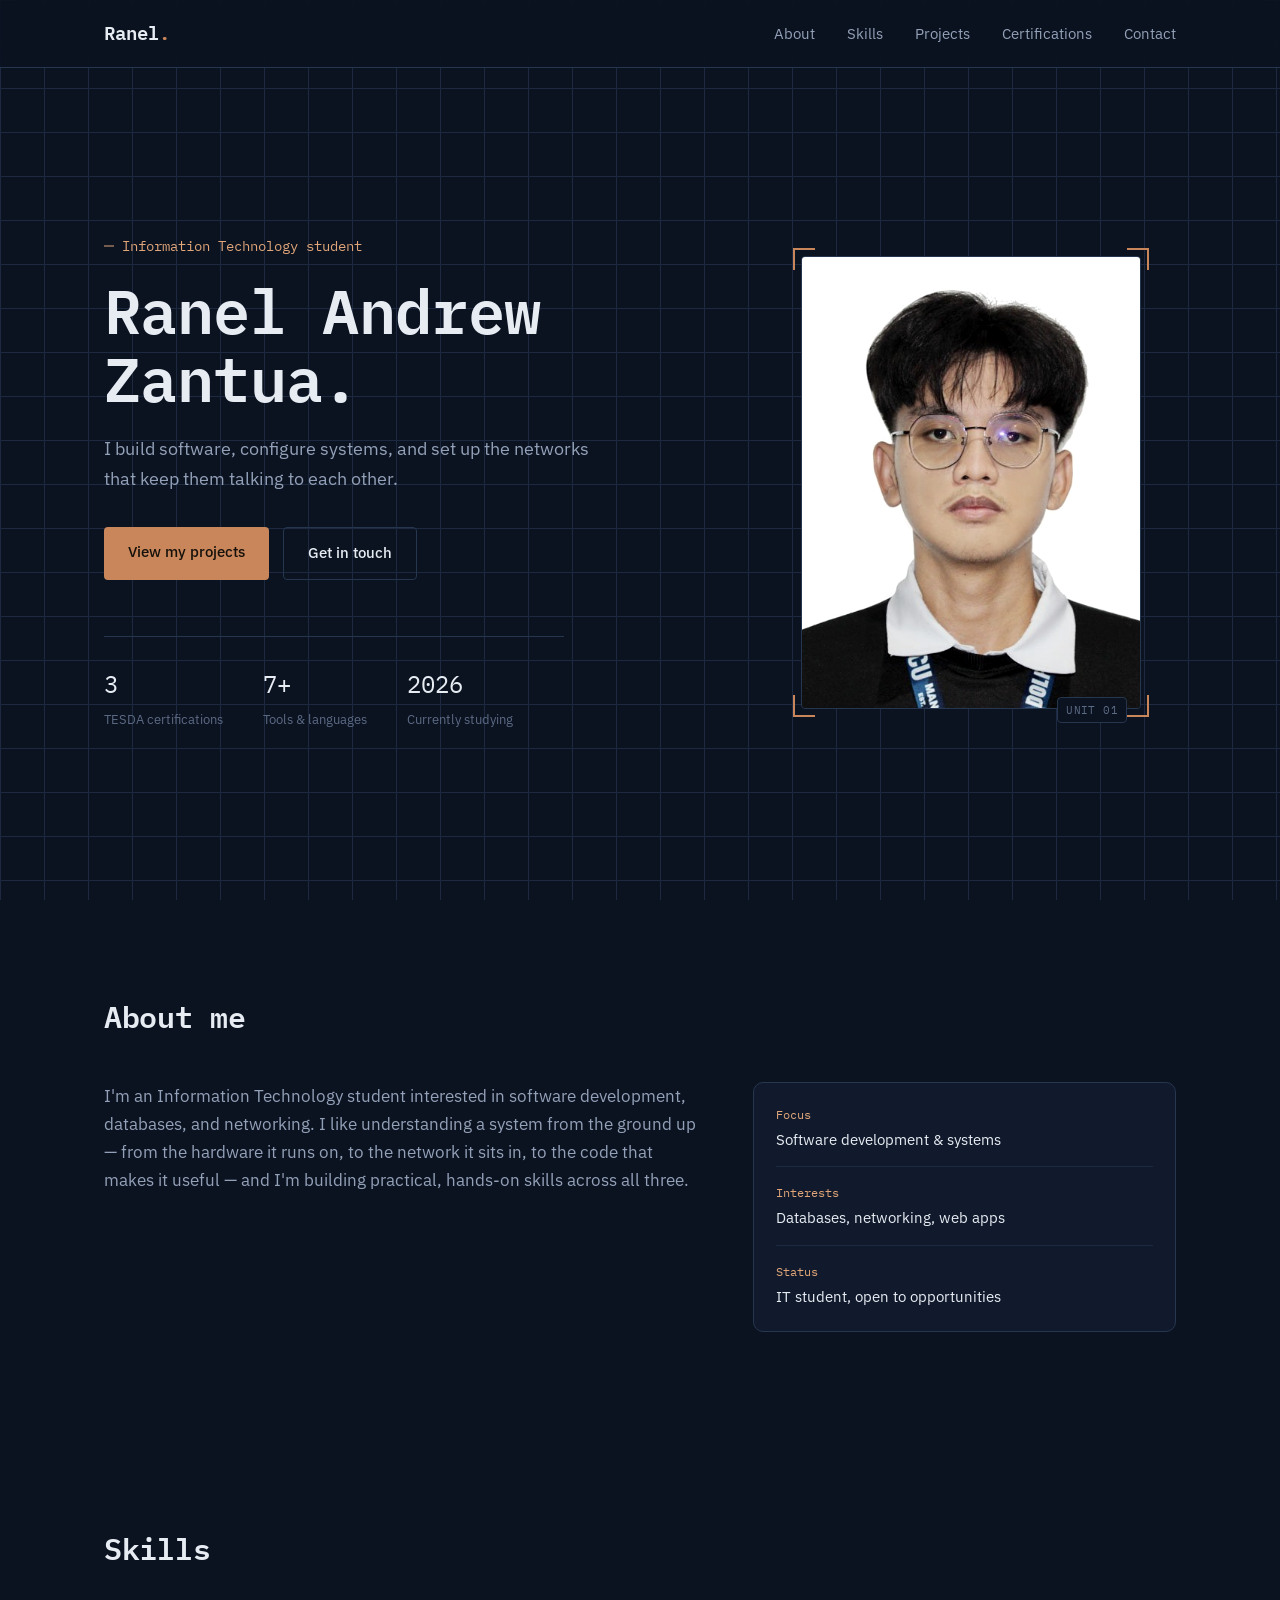
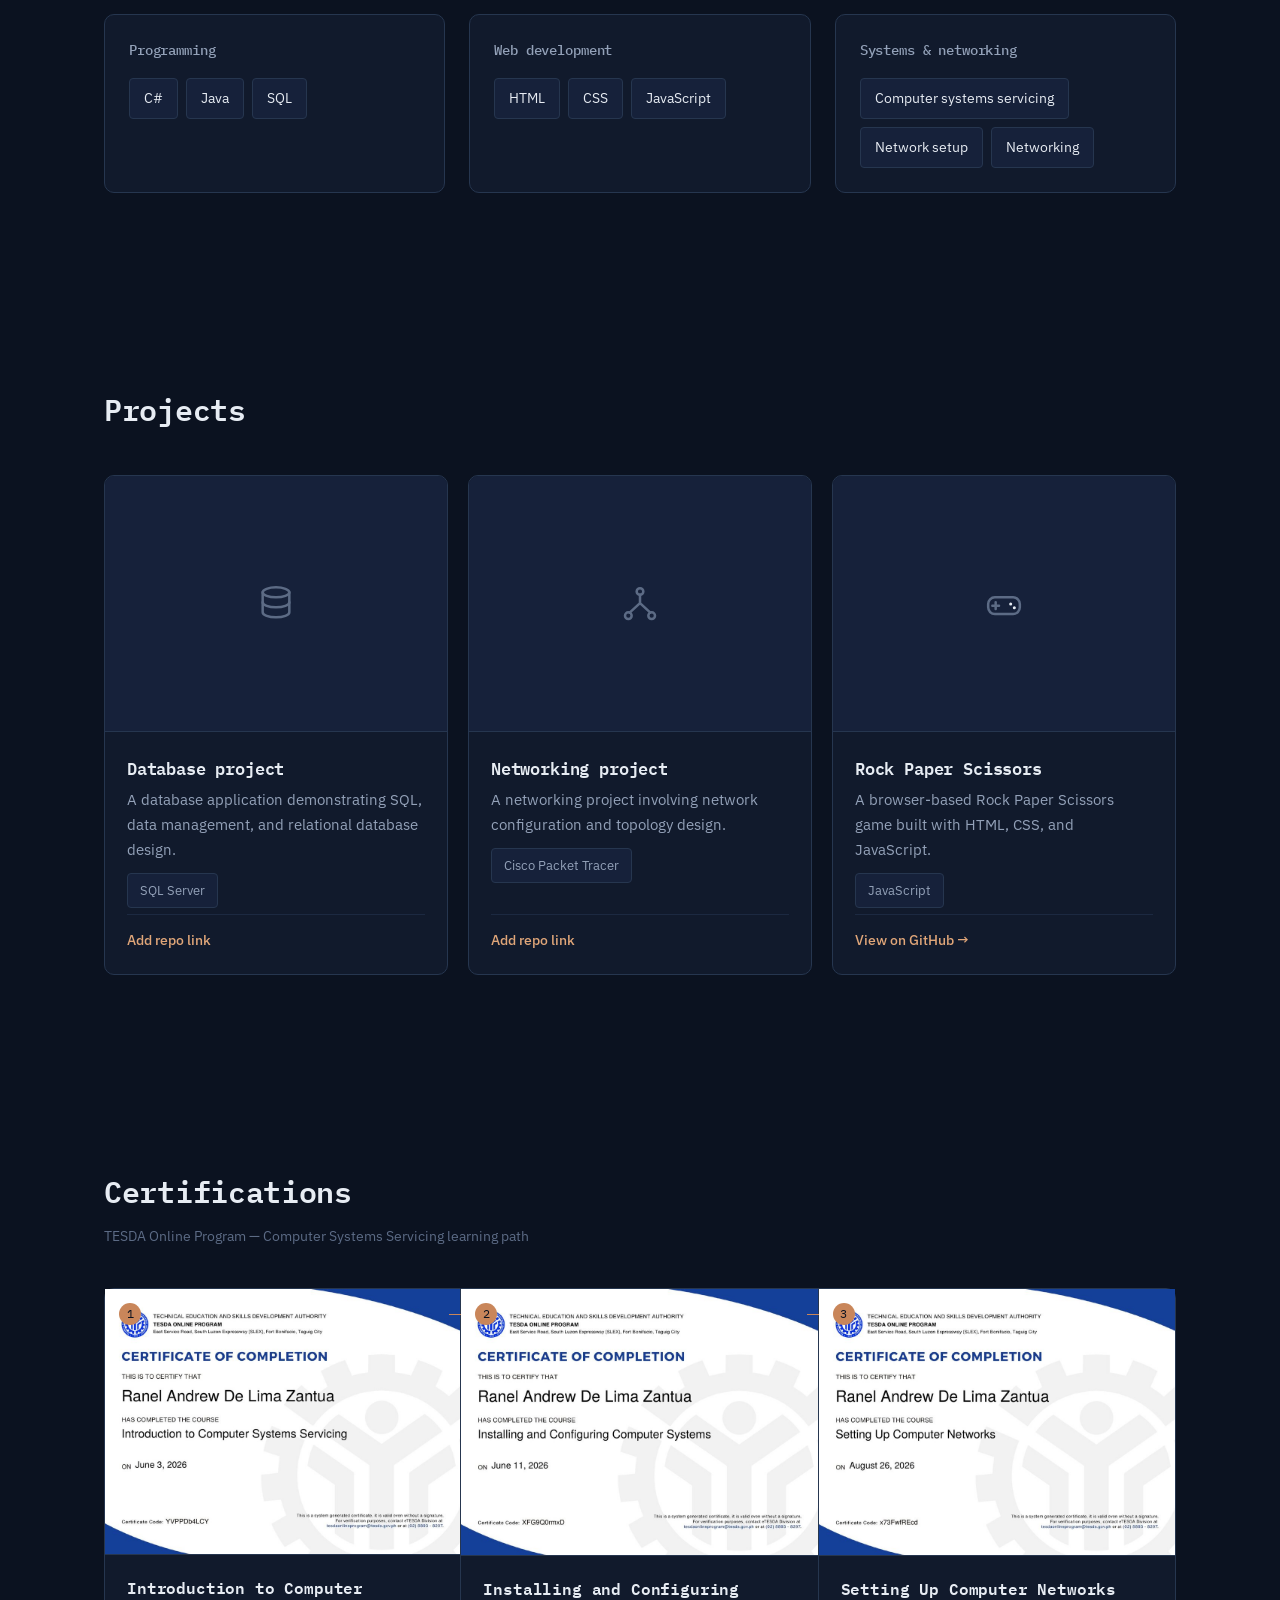
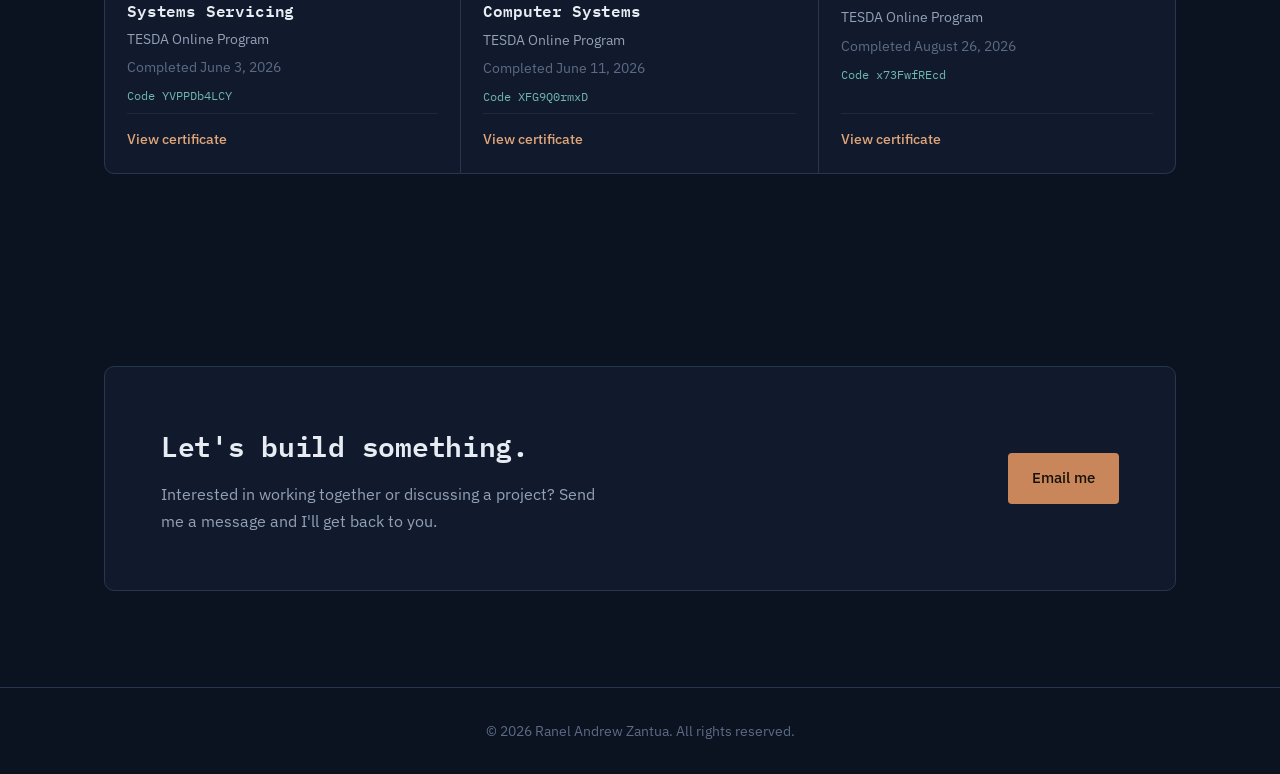
==== index.html @ e92982bd "Add files via upload" ====
<!DOCTYPE html>
<html lang="en">

<head>
    <meta charset="UTF-8">
    <meta name="viewport" content="width=device-width, initial-scale=1.0">

    <title>Ranel Zantua — IT Student & Developer</title>
    <meta name="description" content="Portfolio of Ranel Andrew Zantua, an Information Technology student focused on software development, databases, and networking.">

    <link rel="preconnect" href="https://fonts.googleapis.com">
    <link rel="preconnect" href="https://fonts.gstatic.com" crossorigin>
    <link href="https://fonts.googleapis.com/css2?family=IBM+Plex+Mono:wght@400;500;600&family=IBM+Plex+Sans:wght@400;500;600;700&display=swap" rel="stylesheet">

    <link rel="stylesheet" href="style.css">
</head>

<body>

    <header>
        <nav>
            <a href="#top" class="logo">Ranel<span>.</span></a>

            <button class="nav-toggle" id="navToggle" aria-label="Toggle menu" aria-expanded="false">
                <span></span><span></span><span></span>
            </button>

            <ul id="navList">
                <li><a href="#about">About</a></li>
                <li><a href="#skills">Skills</a></li>
                <li><a href="#projects">Projects</a></li>
                <li><a href="#certifications">Certifications</a></li>
                <li><a href="#contact">Contact</a></li>
            </ul>
        </nav>
    </header>


    <main id="top">

        <section id="hero">
            <div class="hero-copy">
                <p class="hero-kicker">Information Technology student</p>

                <h1>Ranel Andrew Zantua.</h1>

                <p class="hero-lede">
                    I build software, configure systems, and set up the networks
                    that keep them talking to each other.
                </p>

                <div class="hero-actions">
                    <a href="#projects" class="btn btn-primary">View my projects</a>
                    <a href="#contact" class="btn btn-ghost">Get in touch</a>
                </div>

                <dl class="hero-stats">
                    <div>
                        <dt>3</dt>
                        <dd>TESDA certifications</dd>
                    </div>
                    <div>
                        <dt>7+</dt>
                        <dd>Tools &amp; languages</dd>
                    </div>
                    <div>
                        <dt>2026</dt>
                        <dd>Currently studying</dd>
                    </div>
                </dl>
            </div>

            <div class="hero-frame">
                <div class="hero-frame-inner">
                    <img src="assets/img/profile.jpg" alt="Portrait of Ranel Andrew Zantua">
                </div>
                <span class="corner corner-tl"></span>
                <span class="corner corner-tr"></span>
                <span class="corner corner-bl"></span>
                <span class="corner corner-br"></span>
                <span class="hero-frame-tag">UNIT&nbsp;01</span>
            </div>
        </section>


        <section id="about">
            <div class="section-head">
                <h2>About me</h2>
            </div>

            <div class="about-grid">
                <p class="about-text">
                    I'm an Information Technology student interested in software development,
                    databases, and networking. I like understanding a system from the ground up —
                    from the hardware it runs on, to the network it sits in, to the code that
                    makes it useful — and I'm building practical, hands-on skills across all three.
                </p>

                <ul class="about-facts">
                    <li>
                        <span class="fact-label">Focus</span>
                        <span>Software development &amp; systems</span>
                    </li>
                    <li>
                        <span class="fact-label">Interests</span>
                        <span>Databases, networking, web apps</span>
                    </li>
                    <li>
                        <span class="fact-label">Status</span>
                        <span>IT student, open to opportunities</span>
                    </li>
                </ul>
            </div>
        </section>


        <section id="skills">
            <div class="section-head">
                <h2>Skills</h2>
            </div>

            <div class="skills-grid">
                <div class="skill-group">
                    <h3>Programming</h3>
                    <div class="tag-row">
                        <span class="tag">C#</span>
                        <span class="tag">Java</span>
                        <span class="tag">SQL</span>
                    </div>
                </div>

                <div class="skill-group">
                    <h3>Web development</h3>
                    <div class="tag-row">
                        <span class="tag">HTML</span>
                        <span class="tag">CSS</span>
                        <span class="tag">JavaScript</span>
                    </div>
                </div>

                <div class="skill-group">
                    <h3>Systems &amp; networking</h3>
                    <div class="tag-row">
                        <span class="tag">Computer systems servicing</span>
                        <span class="tag">Network setup</span>
                        <span class="tag">Networking</span>
                    </div>
                </div>
            </div>
        </section>


        <section id="projects">
            <div class="section-head">
                <h2>Projects</h2>
            </div>

            <div class="project-grid">
                <article class="project-card">
                    <div class="project-thumb">
                        <svg viewBox="0 0 24 24" fill="none" stroke-width="1.5" stroke-linecap="round" stroke-linejoin="round" aria-hidden="true">
                            <ellipse cx="12" cy="5" rx="8" ry="3"></ellipse>
                            <path d="M4 5v6c0 1.66 3.58 3 8 3s8-1.34 8-3V5"></path>
                            <path d="M4 11v6c0 1.66 3.58 3 8 3s8-1.34 8-3v-6"></path>
                        </svg>
                    </div>

                    <div class="project-body">
                        <h3>Database project</h3>

                        <p>
                            A database application demonstrating SQL, data management,
                            and relational database design.
                        </p>

                        <div class="tag-row">
                            <span class="tag tag-small">SQL Server</span>
                        </div>

                        <!-- TODO: swap href="#" for the real repo/demo link once available -->
                        <a href="#" class="project-link">Add repo link</a>
                    </div>
                </article>


                <article class="project-card">
                    <div class="project-thumb">
                        <svg viewBox="0 0 24 24" fill="none" stroke-width="1.5" stroke-linecap="round" stroke-linejoin="round" aria-hidden="true">
                            <circle cx="12" cy="4.5" r="2"></circle>
                            <circle cx="5" cy="19" r="2"></circle>
                            <circle cx="19" cy="19" r="2"></circle>
                            <path d="M12 6.5v5M12 11.5l-6.2 5.7M12 11.5l6.2 5.7"></path>
                        </svg>
                    </div>

                    <div class="project-body">
                        <h3>Networking project</h3>

                        <p>
                            A networking project involving network configuration
                            and topology design.
                        </p>

                        <div class="tag-row">
                            <span class="tag tag-small">Cisco Packet Tracer</span>
                        </div>

                        <!-- TODO: swap href="#" for the real repo/demo link once available -->
                        <a href="#" class="project-link">Add repo link</a>
                    </div>
                </article>


                <article class="project-card">
                    <div class="project-thumb">
                        <svg viewBox="0 0 24 24" fill="none" stroke-width="1.5" stroke-linecap="round" stroke-linejoin="round" aria-hidden="true">
                            <rect x="2.5" y="8" width="19" height="10" rx="4"></rect>
                            <path d="M7 11v4M5 13h4"></path>
                            <circle cx="16" cy="12" r="0.9" fill="currentColor" stroke="none"></circle>
                            <circle cx="18.2" cy="14.2" r="0.9" fill="currentColor" stroke="none"></circle>
                        </svg>
                    </div>

                    <div class="project-body">
                        <h3>Rock Paper Scissors</h3>

                        <p>
                            A browser-based Rock Paper Scissors game built with HTML, CSS,
                            and JavaScript.
                        </p>

                        <div class="tag-row">
                            <span class="tag tag-small">JavaScript</span>
                        </div>

                        <a href="https://rzantua022.github.io/rock-paper-scissors/" target="_blank" rel="noopener" class="project-link">
                            View on GitHub →
                        </a>
                    </div>
                </article>
            </div>
        </section>


        <section id="certifications">
            <div class="section-head">
                <h2>Certifications</h2>
                <p class="section-note">TESDA Online Program — Computer Systems Servicing learning path</p>
            </div>

            <ol class="certification-container">

                <li class="certification-card">
                    <button class="cert-thumb" data-cert="intro" aria-label="View Introduction to Computer Systems Servicing certificate">
                        <img src="assets/certs/intro-computer-systems-servicing.jpg" alt="Certificate: Introduction to Computer Systems Servicing">
                    </button>

                    <div class="cert-body">
                        <h3>Introduction to Computer Systems Servicing</h3>
                        <p class="issuer">TESDA Online Program</p>
                        <p class="date">Completed June 3, 2026</p>
                        <p class="cert-code">Code&nbsp;YVPPDb4LCY</p>
                        <a href="assets/certs/intro-computer-systems-servicing.pdf" target="_blank" rel="noopener">
                            View certificate
                        </a>
                    </div>
                </li>


                <li class="certification-card">
                    <button class="cert-thumb" data-cert="install" aria-label="View Installing and Configuring Computer Systems certificate">
                        <img src="assets/certs/installing-configuring-computer-systems.jpg" alt="Certificate: Installing and Configuring Computer Systems">
                    </button>

                    <div class="cert-body">
                        <h3>Installing and Configuring Computer Systems</h3>
                        <p class="issuer">TESDA Online Program</p>
                        <p class="date">Completed June 11, 2026</p>
                        <p class="cert-code">Code&nbsp;XFG9Q0rmxD</p>
                        <a href="assets/certs/installing-configuring-computer-systems.pdf" target="_blank" rel="noopener">
                            View certificate
                        </a>
                    </div>
                </li>


                <li class="certification-card">
                    <button class="cert-thumb" data-cert="network" aria-label="View Setting Up Computer Networks certificate">
                        <img src="assets/certs/setting-up-computer-networks.jpg" alt="Certificate: Setting Up Computer Networks">
                    </button>

                    <div class="cert-body">
                        <h3>Setting Up Computer Networks</h3>
                        <p class="issuer">TESDA Online Program</p>
                        <p class="date">Completed August 26, 2026</p>
                        <p class="cert-code">Code&nbsp;x73FwfREcd</p>
                        <a href="assets/certs/setting-up-computer-networks.pdf" target="_blank" rel="noopener">
                            View certificate
                        </a>
                    </div>
                </li>

            </ol>
        </section>


        <section id="contact">
            <div class="contact-panel">
                <div>
                    <h2>Let's build something.</h2>
                    <p>
                        Interested in working together or discussing a project?
                        Send me a message and I'll get back to you.
                    </p>
                </div>

                <a href="mailto:ranel.zantua28@gmail.com" class="btn btn-primary">Email me</a>
            </div>
        </section>

    </main>


    <footer>
        <p>&copy; 2026 Ranel Andrew Zantua. All rights reserved.</p>
    </footer>

    <div class="lightbox" id="certLightbox" hidden>
        <div class="lightbox-backdrop" data-close></div>
        <div class="lightbox-content">
            <button class="lightbox-close" data-close aria-label="Close">&times;</button>
            <img src="" alt="" id="lightboxImage">
        </div>
    </div>

    <script src="script.js"></script>

</body>

</html>
---- style.css ----
/* -------------------------------------------------------
   Tokens
------------------------------------------------------- */
:root {
    --bg: #0b1220;
    --panel: #111a2c;
    --panel-raised: #16213a;
    --line: #26364f;
    --line-soft: #1c2941;

    --text: #e7ecf3;
    --text-muted: #93a1b8;
    --text-faint: #5c6b85;

    --copper: #c9865a;
    --copper-bright: #e0a679;
    --teal: #6fb7ae;

    --font-mono: 'IBM Plex Mono', ui-monospace, 'SFMono-Regular', Menlo, monospace;
    --font-sans: 'IBM Plex Sans', -apple-system, BlinkMacSystemFont, 'Segoe UI', sans-serif;

    --radius-s: 4px;
    --radius-m: 10px;

    --content-w: 1120px;
}

* {
    margin: 0;
    padding: 0;
    box-sizing: border-box;
}

html {
    scroll-behavior: smooth;
}

@media (prefers-reduced-motion: reduce) {
    html {
        scroll-behavior: auto;
    }
    * {
        animation-duration: 0.001ms !important;
        transition-duration: 0.001ms !important;
    }
}

body {
    font-family: var(--font-sans);
    font-size: 16px;
    line-height: 1.65;
    background:
        linear-gradient(var(--line-soft) 1px, transparent 1px) 0 0 / 100% 44px,
        linear-gradient(90deg, var(--line-soft) 1px, transparent 1px) 0 0 / 44px 100%,
        var(--bg);
    background-attachment: fixed;
    color: var(--text);
}

::selection {
    background: var(--copper);
    color: #14100c;
}

a {
    color: inherit;
}

img {
    display: block;
    max-width: 100%;
}

:focus-visible {
    outline: 2px solid var(--copper-bright);
    outline-offset: 3px;
}

h1, h2, h3 {
    font-family: var(--font-mono);
    font-weight: 600;
    letter-spacing: -0.01em;
}

/* -------------------------------------------------------
   Header / nav
------------------------------------------------------- */
header {
    position: sticky;
    top: 0;
    z-index: 1000;
    background: rgba(11, 18, 32, 0.86);
    backdrop-filter: blur(10px);
    border-bottom: 1px solid var(--line);
}

nav {
    max-width: var(--content-w);
    margin: auto;
    padding: 18px 24px;

    display: flex;
    justify-content: space-between;
    align-items: center;
}

.logo {
    font-family: var(--font-mono);
    font-size: 19px;
    font-weight: 600;
    text-decoration: none;
    color: var(--text);
}

.logo span {
    color: var(--copper);
}

nav ul {
    list-style: none;
    display: flex;
    gap: 32px;
}

nav ul a {
    font-family: var(--font-sans);
    font-size: 15px;
    color: var(--text-muted);
    text-decoration: none;
    padding-bottom: 2px;
    border-bottom: 1px solid transparent;
    transition: color 0.15s ease, border-color 0.15s ease;
}

nav ul a:hover {
    color: var(--text);
    border-color: var(--copper);
}

.nav-toggle {
    display: none;
    flex-direction: column;
    justify-content: center;
    gap: 5px;
    width: 34px;
    height: 34px;
    background: none;
    border: 1px solid var(--line);
    border-radius: var(--radius-s);
    cursor: pointer;
}

.nav-toggle span {
    display: block;
    height: 2px;
    background: var(--text);
    margin: 0 7px;
}

/* -------------------------------------------------------
   Layout helpers
------------------------------------------------------- */
section {
    max-width: var(--content-w);
    margin: auto;
    padding: 96px 24px;
}

.section-head {
    margin-bottom: 40px;
}

.section-head h2 {
    font-size: 30px;
    color: var(--text);
}

.section-note {
    margin-top: 8px;
    color: var(--text-faint);
    font-size: 14px;
}

/* -------------------------------------------------------
   Hero
------------------------------------------------------- */
#hero {
    min-height: 92vh;
    display: grid;
    grid-template-columns: 1.2fr 0.8fr;
    gap: 48px;
    align-items: center;
    padding-top: 60px;
    padding-bottom: 60px;
}

.hero-kicker {
    font-family: var(--font-mono);
    font-size: 14px;
    color: var(--copper-bright);
    margin-bottom: 18px;
    position: relative;
    padding-left: 18px;
}

.hero-kicker::before {
    content: '';
    position: absolute;
    left: 0;
    top: 50%;
    transform: translateY(-50%);
    width: 10px;
    height: 1px;
    background: var(--copper-bright);
}

#hero h1 {
    font-size: clamp(38px, 5.4vw, 62px);
    line-height: 1.1;
    color: var(--text);
    max-width: 13ch;
    animation: rise 0.7s ease both;
}

.hero-lede {
    margin-top: 22px;
    max-width: 46ch;
    color: var(--text-muted);
    font-size: 18px;
    animation: rise 0.7s 0.08s ease both;
}

.hero-actions {
    display: flex;
    gap: 14px;
    margin-top: 34px;
    flex-wrap: wrap;
    animation: rise 0.7s 0.16s ease both;
}

.btn {
    display: inline-block;
    padding: 13px 24px;
    border-radius: var(--radius-s);
    font-size: 15px;
    font-weight: 500;
    text-decoration: none;
    transition: transform 0.15s ease, background 0.15s ease, border-color 0.15s ease;
}

.btn-primary {
    background: var(--copper);
    color: #16110b;
}

.btn-primary:hover {
    background: var(--copper-bright);
    transform: translateY(-1px);
}

.btn-ghost {
    border: 1px solid var(--line);
    color: var(--text);
}

.btn-ghost:hover {
    border-color: var(--copper);
    color: var(--copper-bright);
}

.hero-stats {
    display: flex;
    gap: 40px;
    margin-top: 56px;
    padding-top: 28px;
    border-top: 1px solid var(--line);
    max-width: 46ch;
    animation: rise 0.7s 0.24s ease both;
}

.hero-stats dt {
    font-family: var(--font-mono);
    font-size: 24px;
    color: var(--text);
}

.hero-stats dd {
    font-size: 13px;
    color: var(--text-faint);
    margin-top: 4px;
}

@keyframes rise {
    from { opacity: 0; transform: translateY(14px); }
    to { opacity: 1; transform: translateY(0); }
}

/* Hero photo — schematic component frame */
.hero-frame {
    position: relative;
    justify-self: center;
    width: min(340px, 100%);
    aspect-ratio: 3 / 4;
    animation: rise 0.8s 0.1s ease both;
}

.hero-frame-inner {
    width: 100%;
    height: 100%;
    overflow: hidden;
    border-radius: var(--radius-s);
    border: 1px solid var(--line);
    background: var(--panel);
}

.hero-frame-inner img {
    width: 100%;
    height: 100%;
    object-fit: cover;
    filter: grayscale(0.25) contrast(1.03);
}

.corner {
    position: absolute;
    width: 22px;
    height: 22px;
    border: 2px solid var(--copper);
}

.corner-tl { top: -8px; left: -8px; border-right: none; border-bottom: none; }
.corner-tr { top: -8px; right: -8px; border-left: none; border-bottom: none; }
.corner-bl { bottom: -8px; left: -8px; border-right: none; border-top: none; }
.corner-br { bottom: -8px; right: -8px; border-left: none; border-top: none; }

.hero-frame-tag {
    position: absolute;
    bottom: -14px;
    right: 14px;
    background: var(--bg);
    border: 1px solid var(--line);
    color: var(--text-faint);
    font-family: var(--font-mono);
    font-size: 11px;
    padding: 3px 8px;
    border-radius: var(--radius-s);
    letter-spacing: 0.04em;
}

/* -------------------------------------------------------
   About
------------------------------------------------------- */
.about-grid {
    display: grid;
    grid-template-columns: 1.4fr 1fr;
    gap: 56px;
    align-items: start;
}

.about-text {
    color: var(--text-muted);
    font-size: 17px;
    max-width: 60ch;
}

.about-facts {
    list-style: none;
    display: flex;
    flex-direction: column;
    gap: 16px;
    padding: 22px;
    background: var(--panel);
    border: 1px solid var(--line);
    border-radius: var(--radius-m);
}

.about-facts li {
    display: flex;
    flex-direction: column;
    gap: 3px;
    font-size: 15px;
    padding-bottom: 14px;
    border-bottom: 1px solid var(--line-soft);
}

.about-facts li:last-child {
    border-bottom: none;
    padding-bottom: 0;
}

.fact-label {
    font-family: var(--font-mono);
    font-size: 12px;
    color: var(--copper-bright);
}

/* -------------------------------------------------------
   Skills
------------------------------------------------------- */
.skills-grid {
    display: grid;
    grid-template-columns: repeat(3, 1fr);
    gap: 24px;
}

.skill-group {
    padding: 24px;
    background: var(--panel);
    border: 1px solid var(--line);
    border-radius: var(--radius-m);
}

.skill-group h3 {
    font-size: 14px;
    color: var(--text-muted);
    font-weight: 500;
    margin-bottom: 16px;
}

.tag-row {
    display: flex;
    flex-wrap: wrap;
    gap: 8px;
}

.tag {
    padding: 8px 14px;
    border: 1px solid var(--line);
    border-radius: var(--radius-s);
    font-size: 14px;
    color: var(--text);
    background: var(--panel-raised);
}

.tag-small {
    font-size: 13px;
    padding: 6px 12px;
    color: var(--text-muted);
}

/* -------------------------------------------------------
   Certifications
------------------------------------------------------- */
.certification-container {
    list-style: none;
    display: grid;
    grid-template-columns: repeat(3, 1fr);
    gap: 0;
    counter-reset: cert;
    position: relative;
}

.certification-card {
    position: relative;
    display: flex;
    flex-direction: column;
    background: var(--panel);
    border: 1px solid var(--line);
}

.certification-card + .certification-card {
    border-left: none;
}

.certification-card:first-child {
    border-radius: var(--radius-m) 0 0 var(--radius-m);
}

.certification-card:last-child {
    border-radius: 0 var(--radius-m) var(--radius-m) 0;
}

.certification-card::before {
    counter-increment: cert;
    content: counter(cert);
    position: absolute;
    top: 14px;
    left: 14px;
    z-index: 2;
    width: 22px;
    height: 22px;
    display: flex;
    align-items: center;
    justify-content: center;
    font-family: var(--font-mono);
    font-size: 12px;
    color: var(--bg);
    background: var(--copper);
    border-radius: 50%;
}

.certification-card:not(:last-child)::after {
    content: '';
    position: absolute;
    top: 25px;
    right: -1px;
    width: 12px;
    height: 1px;
    background: var(--copper);
    z-index: 3;
}

.cert-thumb {
    display: block;
    width: 100%;
    aspect-ratio: 4 / 3;
    padding: 0;
    border: none;
    border-bottom: 1px solid var(--line);
    background: #fff;
    cursor: zoom-in;
    overflow: hidden;
}

.cert-thumb img {
    width: 100%;
    height: 100%;
    object-fit: cover;
    object-position: top;
    transition: transform 0.25s ease;
}

.cert-thumb:hover img {
    transform: scale(1.04);
}

.cert-body {
    padding: 22px;
    display: flex;
    flex-direction: column;
    gap: 6px;
    flex: 1;
}

.cert-body h3 {
    font-size: 16px;
    line-height: 1.4;
    color: var(--text);
}

.issuer {
    font-size: 13.5px;
    color: var(--text-muted);
}

.date {
    font-size: 13.5px;
    color: var(--text-faint);
}

.cert-code {
    font-family: var(--font-mono);
    font-size: 12px;
    color: var(--teal);
    margin-top: 2px;
}

.cert-body a {
    margin-top: auto;
    padding-top: 14px;
    font-size: 14px;
    font-weight: 500;
    color: var(--copper-bright);
    text-decoration: none;
    border-top: 1px solid var(--line-soft);
}

.cert-body a:hover {
    color: var(--copper);
}

/* -------------------------------------------------------
   Projects
------------------------------------------------------- */
.project-grid {
    display: grid;
    grid-template-columns: repeat(3, 1fr);
    gap: 20px;
}

.project-card {
    display: flex;
    flex-direction: column;
    border: 1px solid var(--line);
    border-radius: var(--radius-m);
    background: var(--panel);
    overflow: hidden;
    transition: border-color 0.15s ease;
}

.project-card:hover {
    border-color: var(--copper);
}

.project-thumb {
    width: 100%;
    aspect-ratio: 4 / 3;
    display: flex;
    align-items: center;
    justify-content: center;
    background: var(--panel-raised);
    border-bottom: 1px solid var(--line);
}

.project-thumb svg {
    width: 40px;
    height: 40px;
    stroke: var(--text-faint);
}

.project-body {
    padding: 22px;
    display: flex;
    flex-direction: column;
    gap: 6px;
    flex: 1;
}

.project-body h3 {
    font-size: 17px;
    color: var(--text);
}

.project-body p {
    color: var(--text-muted);
    font-size: 15px;
    margin-bottom: 4px;
}

.project-link {
    display: inline-block;
    margin-top: auto;
    padding-top: 14px;
    border-top: 1px solid var(--line-soft);
    font-size: 14px;
    font-weight: 500;
    color: var(--copper-bright);
    text-decoration: none;
}

.project-link:hover {
    color: var(--copper);
}

/* -------------------------------------------------------
   Contact
------------------------------------------------------- */
.contact-panel {
    background: var(--panel);
    border: 1px solid var(--line);
    border-radius: var(--radius-m);
    padding: 56px;
    display: flex;
    justify-content: space-between;
    align-items: center;
    gap: 32px;
}

.contact-panel h2 {
    font-size: 28px;
    margin-bottom: 12px;
}

.contact-panel p {
    color: var(--text-muted);
    max-width: 46ch;
}

/* -------------------------------------------------------
   Footer
------------------------------------------------------- */
footer {
    text-align: center;
    padding: 32px;
    border-top: 1px solid var(--line);
    color: var(--text-faint);
    font-size: 13.5px;
}

/* -------------------------------------------------------
   Lightbox
------------------------------------------------------- */
.lightbox {
    position: fixed;
    inset: 0;
    z-index: 2000;
    display: flex;
    align-items: center;
    justify-content: center;
    padding: 40px;
}

.lightbox[hidden] {
    display: none;
}

.lightbox-backdrop {
    position: absolute;
    inset: 0;
    background: rgba(6, 10, 18, 0.88);
    backdrop-filter: blur(2px);
}

.lightbox-content {
    position: relative;
    z-index: 1;
    max-width: min(900px, 100%);
    max-height: 100%;
}

.lightbox-content img {
    max-width: 100%;
    max-height: 82vh;
    border-radius: var(--radius-s);
    border: 1px solid var(--line);
}

.lightbox-close {
    position: absolute;
    top: -42px;
    right: 0;
    width: 34px;
    height: 34px;
    border-radius: 50%;
    border: 1px solid var(--line);
    background: var(--panel);
    color: var(--text);
    font-size: 20px;
    line-height: 1;
    cursor: pointer;
}

.lightbox-close:hover {
    border-color: var(--copper);
    color: var(--copper-bright);
}

/* -------------------------------------------------------
   Responsive
------------------------------------------------------- */
@media (max-width: 860px) {
    .about-grid {
        grid-template-columns: 1fr;
    }

    .skills-grid {
        grid-template-columns: 1fr;
    }

    .certification-container {
        grid-template-columns: 1fr;
    }

    .certification-card,
    .certification-card:first-child,
    .certification-card:last-child {
        border-radius: var(--radius-m);
    }

    .certification-card + .certification-card {
        border-left: 1px solid var(--line);
        margin-top: 20px;
    }

    .certification-card:not(:last-child)::after {
        display: none;
    }

    .project-grid {
        grid-template-columns: 1fr;
    }

    .contact-panel {
        flex-direction: column;
        align-items: flex-start;
        padding: 36px;
    }
}

@media (max-width: 760px) {
    nav ul {
        position: absolute;
        top: 100%;
        left: 0;
        right: 0;
        flex-direction: column;
        gap: 0;
        background: var(--bg);
        border-bottom: 1px solid var(--line);
        max-height: 0;
        overflow: hidden;
        transition: max-height 0.25s ease;
    }

    nav ul.open {
        max-height: 300px;
    }

    nav ul li {
        border-top: 1px solid var(--line-soft);
    }

    nav ul a {
        display: block;
        padding: 16px 24px;
        border-bottom: none;
    }

    .nav-toggle {
        display: flex;
    }

    #hero {
        grid-template-columns: 1fr;
        text-align: left;
        padding-top: 40px;
    }

    .hero-frame {
        order: -1;
        width: min(240px, 60vw);
        margin: 0 auto 20px;
    }

    .hero-stats {
        gap: 24px;
    }

    section {
        padding: 64px 20px;
    }
}
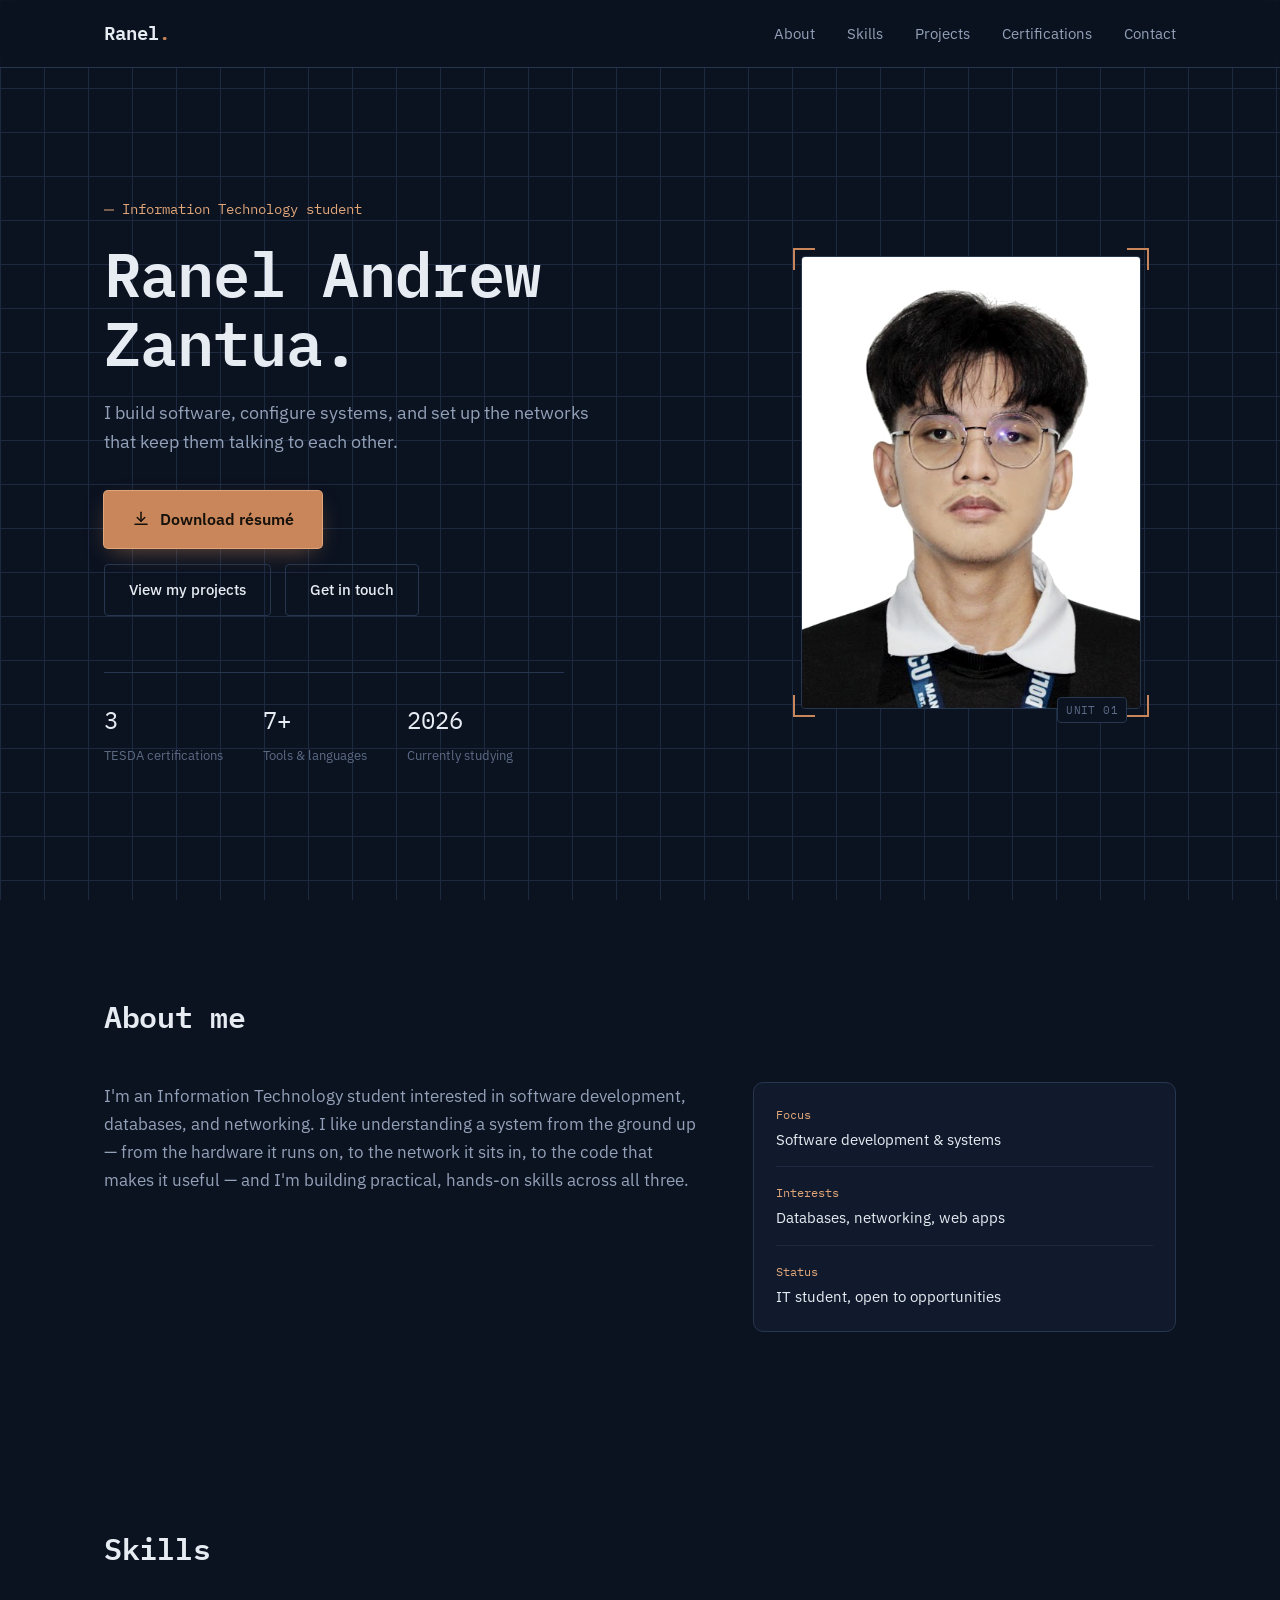
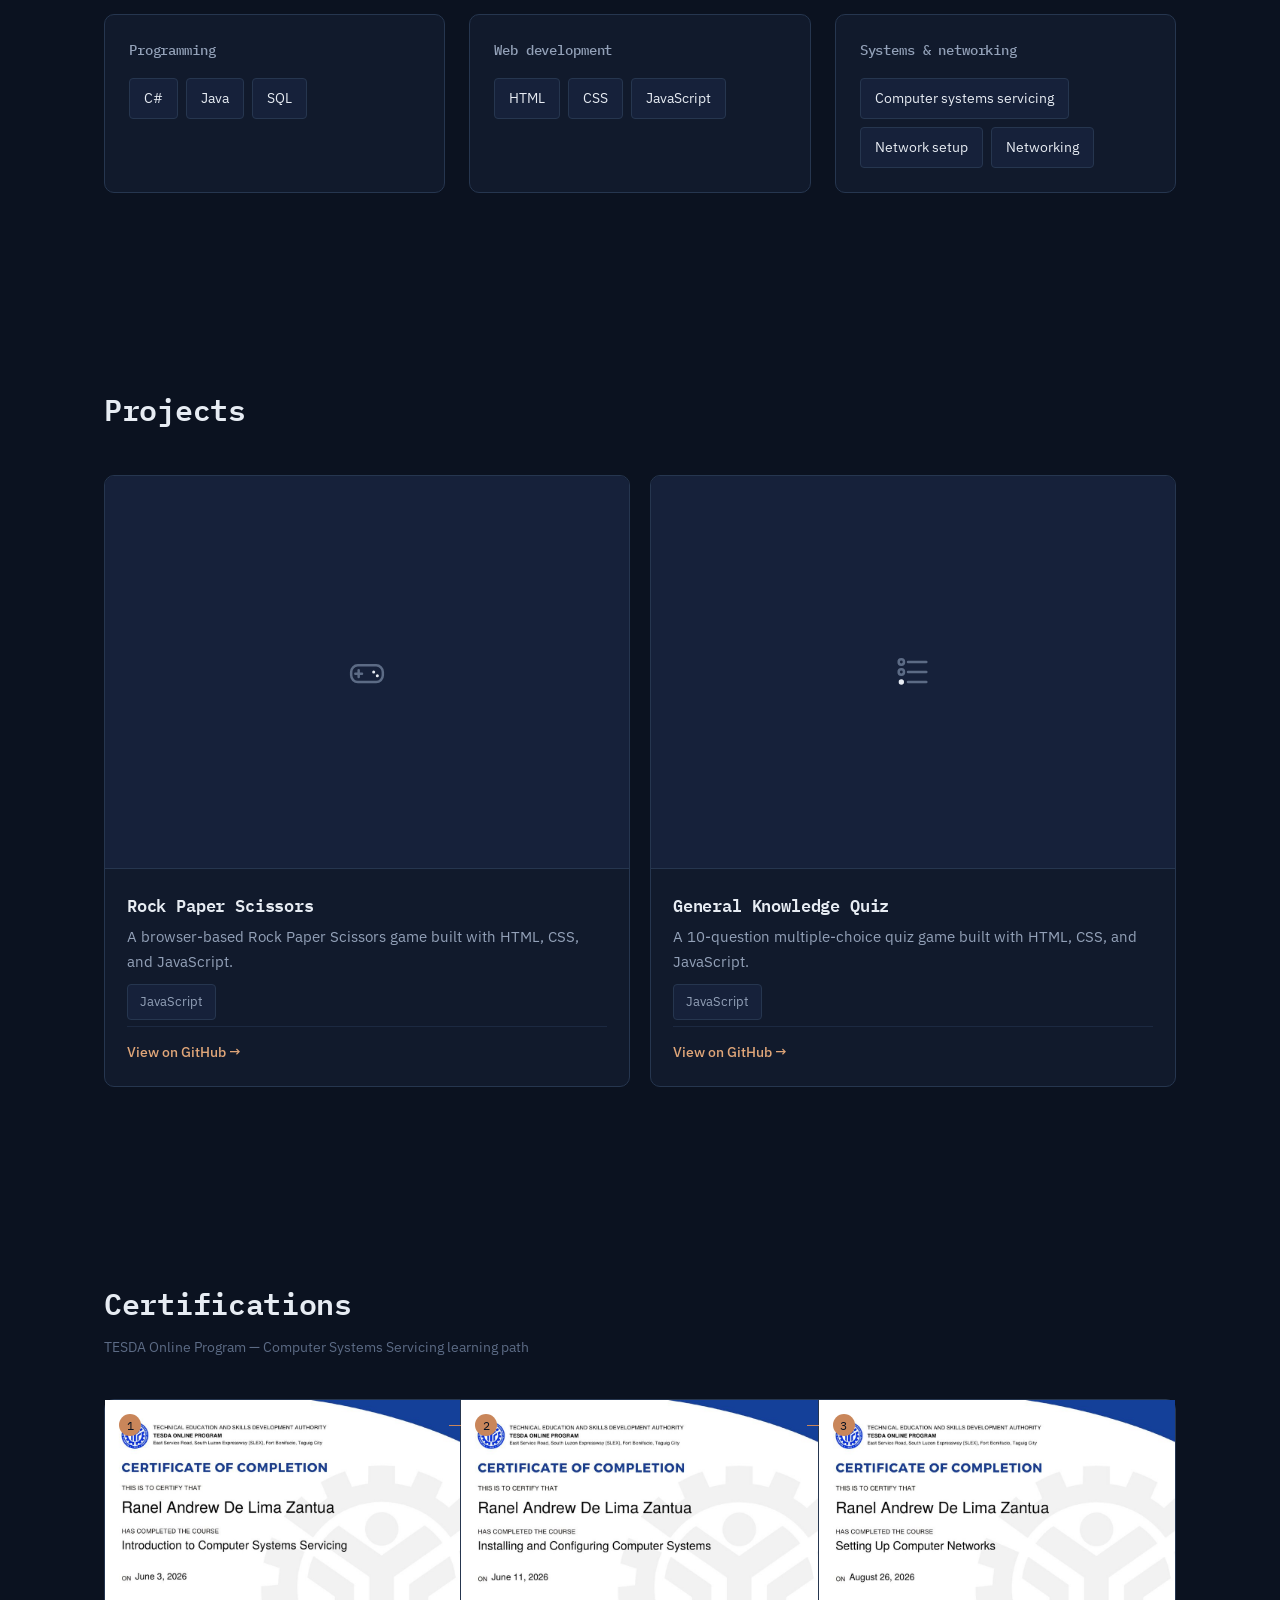
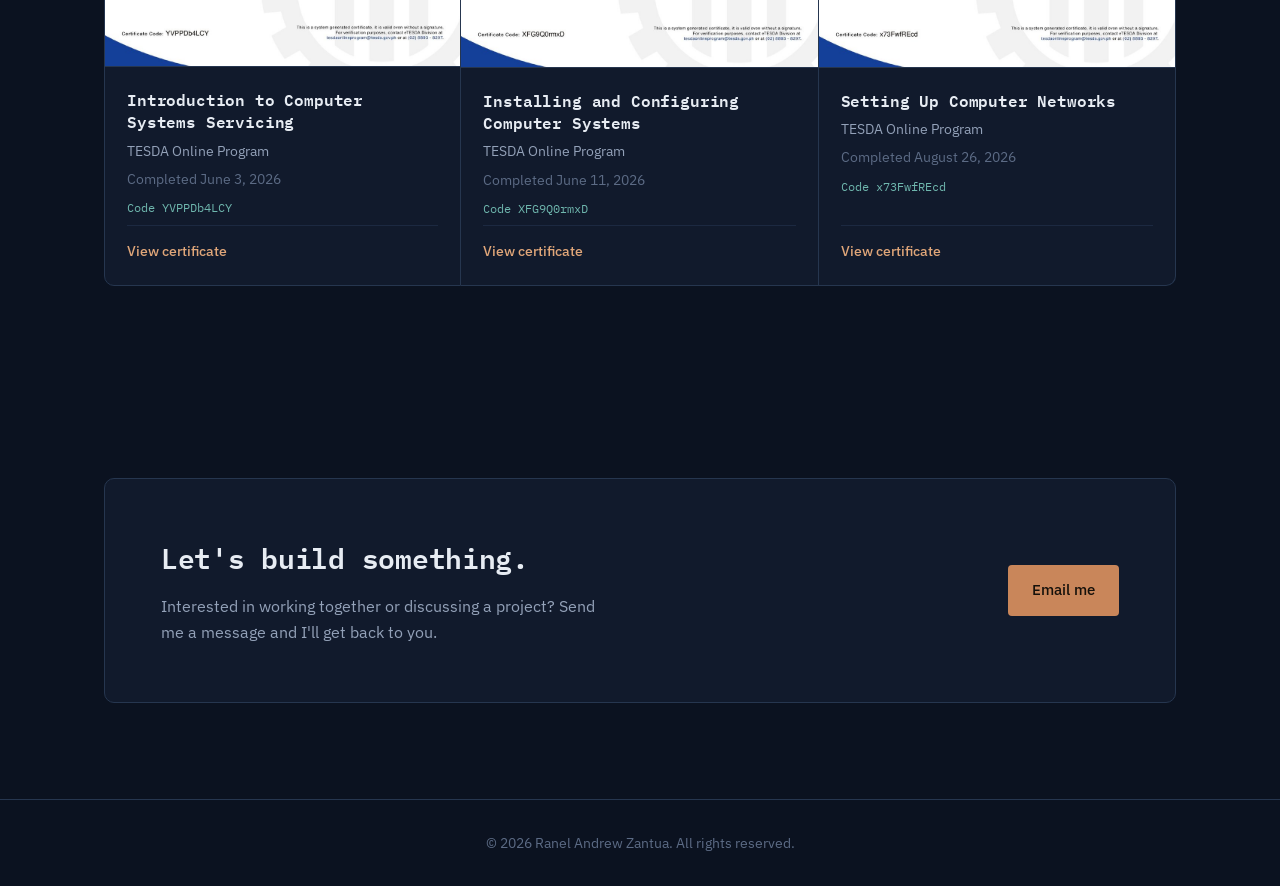
==== commit 93a0d5f2: "Add files via upload" ====
--- a/index.html
+++ b/index.html
@@ -49,8 +49,18 @@
                     that keep them talking to each other.
                 </p>
 
+                <!-- To activate: add your resume file at assets/resume/resume.pdf -->
+                <a href="assets/resume/resume.pdf" download class="btn btn-resume">
+                    <svg viewBox="0 0 24 24" fill="none" stroke="currentColor" stroke-width="2" stroke-linecap="round" stroke-linejoin="round" aria-hidden="true">
+                        <path d="M12 3v12"></path>
+                        <path d="M7 10l5 5 5-5"></path>
+                        <path d="M4 19h16"></path>
+                    </svg>
+                    Download résumé
+                </a>
+
                 <div class="hero-actions">
-                    <a href="#projects" class="btn btn-primary">View my projects</a>
+                    <a href="#projects" class="btn btn-ghost">View my projects</a>
                     <a href="#contact" class="btn btn-ghost">Get in touch</a>
                 </div>
 
@@ -159,61 +169,6 @@
                 <article class="project-card">
                     <div class="project-thumb">
                         <svg viewBox="0 0 24 24" fill="none" stroke-width="1.5" stroke-linecap="round" stroke-linejoin="round" aria-hidden="true">
-                            <ellipse cx="12" cy="5" rx="8" ry="3"></ellipse>
-                            <path d="M4 5v6c0 1.66 3.58 3 8 3s8-1.34 8-3V5"></path>
-                            <path d="M4 11v6c0 1.66 3.58 3 8 3s8-1.34 8-3v-6"></path>
-                        </svg>
-                    </div>
-
-                    <div class="project-body">
-                        <h3>Database project</h3>
-
-                        <p>
-                            A database application demonstrating SQL, data management,
-                            and relational database design.
-                        </p>
-
-                        <div class="tag-row">
-                            <span class="tag tag-small">SQL Server</span>
-                        </div>
-
-                        <!-- TODO: swap href="#" for the real repo/demo link once available -->
-                        <a href="#" class="project-link">Add repo link</a>
-                    </div>
-                </article>
-
-
-                <article class="project-card">
-                    <div class="project-thumb">
-                        <svg viewBox="0 0 24 24" fill="none" stroke-width="1.5" stroke-linecap="round" stroke-linejoin="round" aria-hidden="true">
-                            <circle cx="12" cy="4.5" r="2"></circle>
-                            <circle cx="5" cy="19" r="2"></circle>
-                            <circle cx="19" cy="19" r="2"></circle>
-                            <path d="M12 6.5v5M12 11.5l-6.2 5.7M12 11.5l6.2 5.7"></path>
-                        </svg>
-                    </div>
-
-                    <div class="project-body">
-                        <h3>Networking project</h3>
-
-                        <p>
-                            A networking project involving network configuration
-                            and topology design.
-                        </p>
-
-                        <div class="tag-row">
-                            <span class="tag tag-small">Cisco Packet Tracer</span>
-                        </div>
-
-                        <!-- TODO: swap href="#" for the real repo/demo link once available -->
-                        <a href="#" class="project-link">Add repo link</a>
-                    </div>
-                </article>
-
-
-                <article class="project-card">
-                    <div class="project-thumb">
-                        <svg viewBox="0 0 24 24" fill="none" stroke-width="1.5" stroke-linecap="round" stroke-linejoin="round" aria-hidden="true">
                             <rect x="2.5" y="8" width="19" height="10" rx="4"></rect>
                             <path d="M7 11v4M5 13h4"></path>
                             <circle cx="16" cy="12" r="0.9" fill="currentColor" stroke="none"></circle>
@@ -234,6 +189,37 @@
                         </div>
 
                         <a href="https://rzantua022.github.io/rock-paper-scissors/" target="_blank" rel="noopener" class="project-link">
+                            View on GitHub →
+                        </a>
+                    </div>
+                </article>
+
+
+                <article class="project-card">
+                    <div class="project-thumb">
+                        <svg viewBox="0 0 24 24" fill="none" stroke-width="1.5" stroke-linecap="round" stroke-linejoin="round" aria-hidden="true">
+                            <circle cx="5" cy="6" r="1.6"></circle>
+                            <path d="M9 6h11"></path>
+                            <circle cx="5" cy="12" r="1.6"></circle>
+                            <path d="M9 12h11"></path>
+                            <circle cx="5" cy="18" r="1.6" fill="currentColor" stroke="none"></circle>
+                            <path d="M9 18h11"></path>
+                        </svg>
+                    </div>
+
+                    <div class="project-body">
+                        <h3>General Knowledge Quiz</h3>
+
+                        <p>
+                            A 10-question multiple-choice quiz game built with HTML, CSS,
+                            and JavaScript.
+                        </p>
+
+                        <div class="tag-row">
+                            <span class="tag tag-small">JavaScript</span>
+                        </div>
+
+                        <a href="https://github.com/rzantua022/10-questions-multiple-choices-game" target="_blank" rel="noopener" class="project-link">
                             View on GitHub →
                         </a>
                     </div>
--- a/style.css
+++ b/style.css
@@ -233,9 +233,9 @@
 .hero-actions {
     display: flex;
     gap: 14px;
-    margin-top: 34px;
+    margin-top: 16px;
     flex-wrap: wrap;
-    animation: rise 0.7s 0.16s ease both;
+    animation: rise 0.7s 0.22s ease both;
 }
 
 .btn {
@@ -245,7 +245,7 @@
     font-size: 15px;
     font-weight: 500;
     text-decoration: none;
-    transition: transform 0.15s ease, background 0.15s ease, border-color 0.15s ease;
+    transition: transform 0.15s ease, background 0.15s ease, border-color 0.15s ease, box-shadow 0.15s ease;
 }
 
 .btn-primary {
@@ -266,6 +266,31 @@
 .btn-ghost:hover {
     border-color: var(--copper);
     color: var(--copper-bright);
+}
+
+.btn-resume {
+    display: inline-flex;
+    align-items: center;
+    gap: 10px;
+    margin-top: 34px;
+    padding: 15px 28px;
+    background: var(--copper);
+    color: #16110b;
+    font-size: 16px;
+    font-weight: 600;
+    box-shadow: 0 0 0 1px var(--copper-bright), 0 8px 24px -8px rgba(201, 134, 90, 0.6);
+    animation: rise 0.7s 0.16s ease both;
+}
+
+.btn-resume svg {
+    width: 18px;
+    height: 18px;
+}
+
+.btn-resume:hover {
+    background: var(--copper-bright);
+    box-shadow: 0 0 0 1px var(--copper-bright), 0 10px 28px -6px rgba(201, 134, 90, 0.75);
+    transform: translateY(-1px);
 }
 
 .hero-stats {
@@ -573,7 +598,7 @@
 ------------------------------------------------------- */
 .project-grid {
     display: grid;
-    grid-template-columns: repeat(3, 1fr);
+    grid-template-columns: repeat(2, 1fr);
     gap: 20px;
 }
 
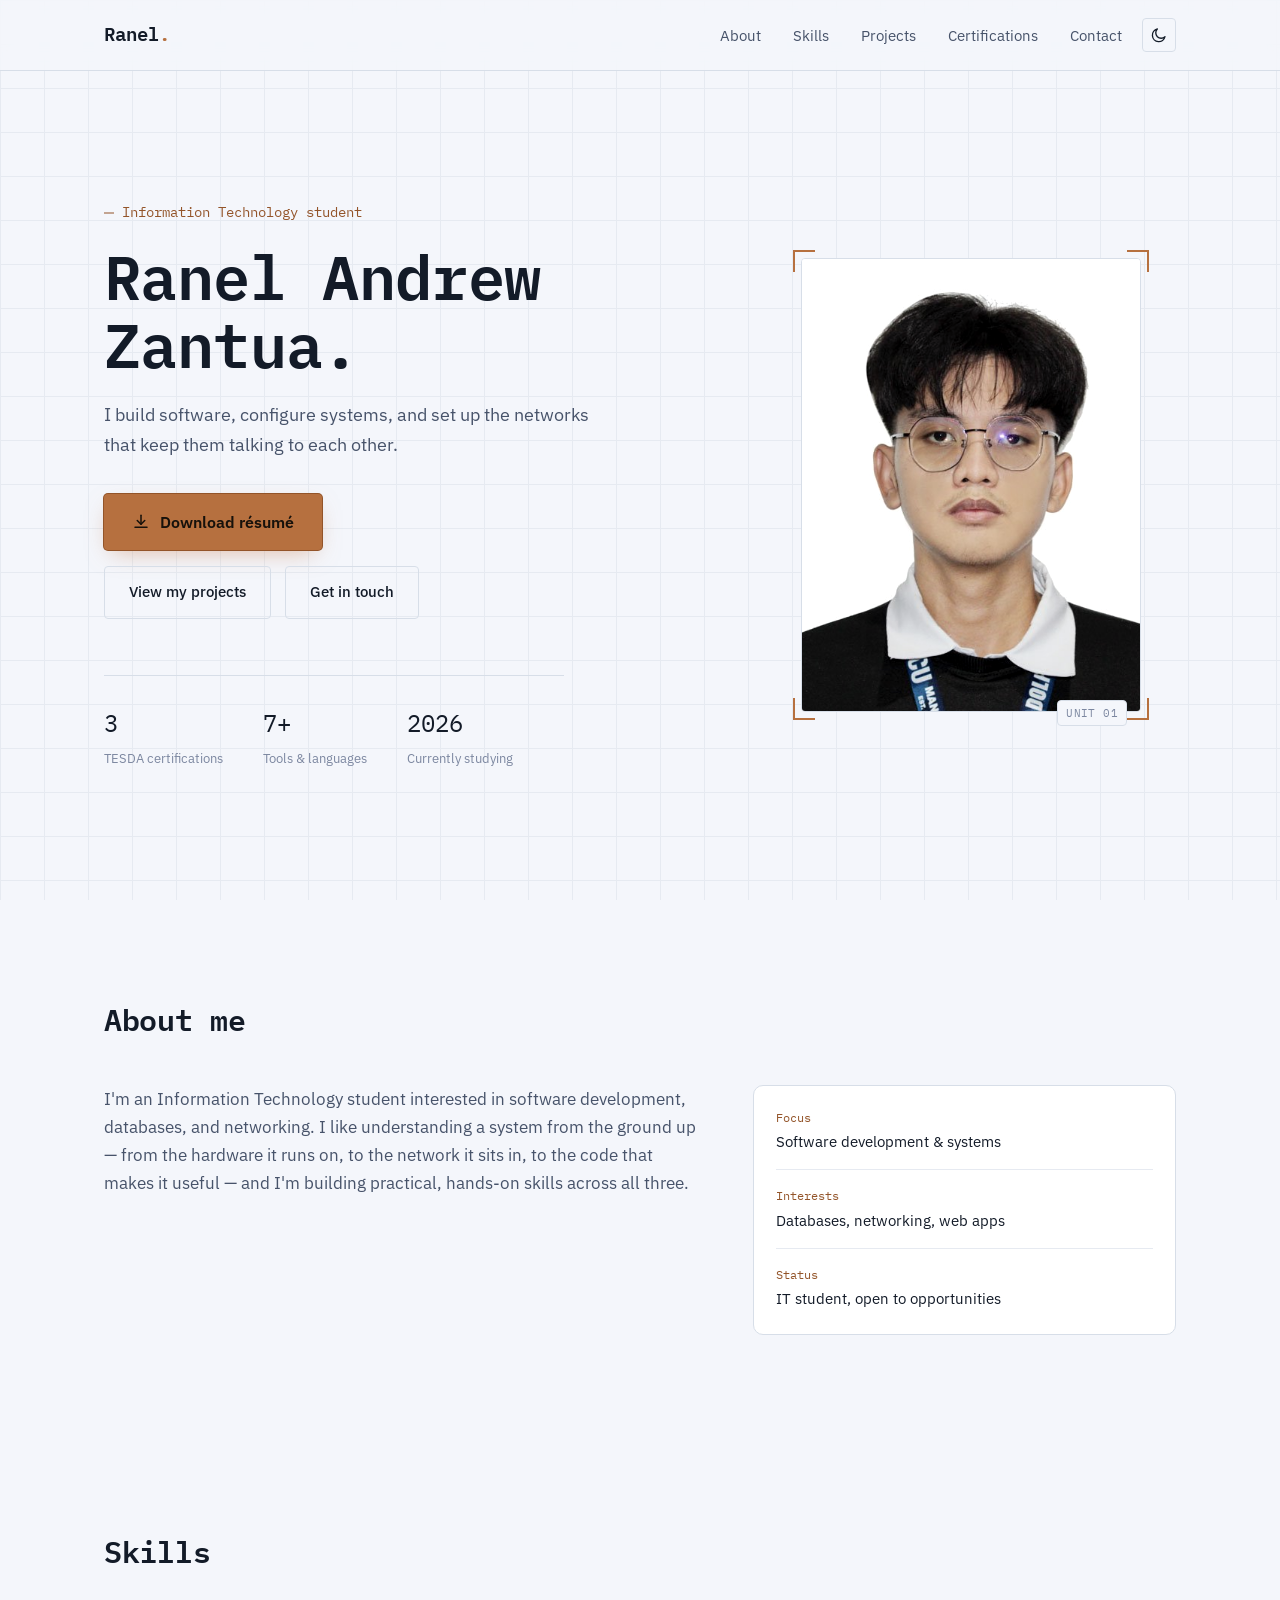
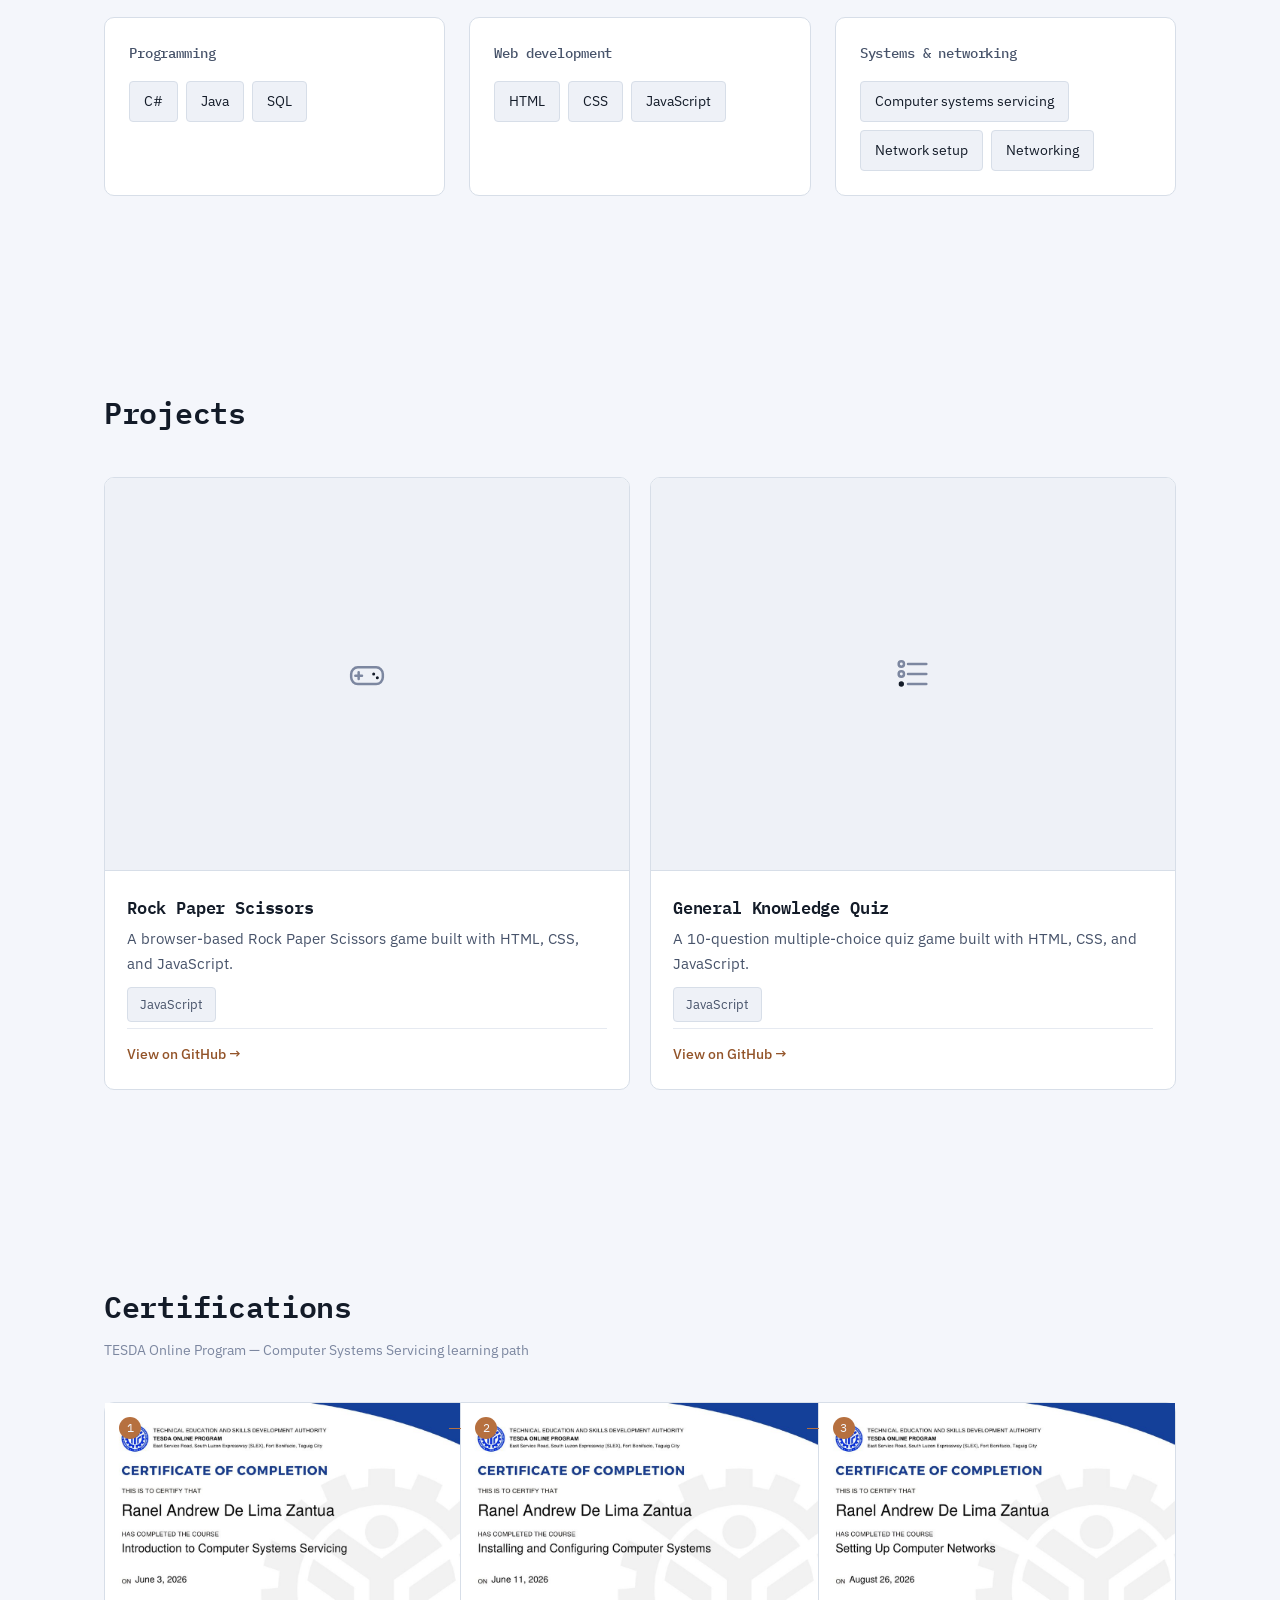
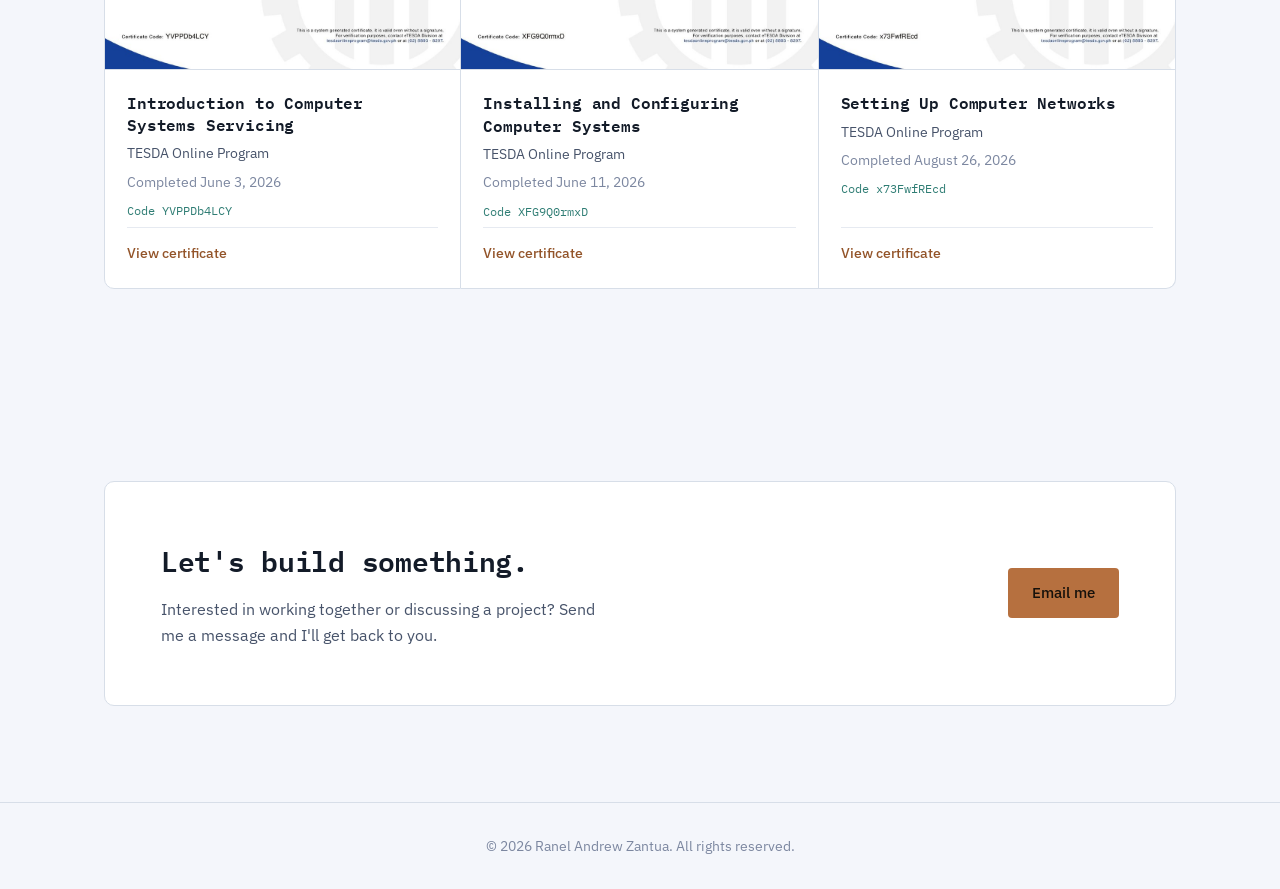
==== commit 6d81cc04: "Add files via upload" ====
--- a/index.html
+++ b/index.html
@@ -5,6 +5,21 @@
     <meta charset="UTF-8">
     <meta name="viewport" content="width=device-width, initial-scale=1.0">
 
+    <!-- Runs before paint: prevents a flash of the wrong theme and flags JS as available -->
+    <script>
+        (function () {
+            document.documentElement.classList.add('js');
+            try {
+                var stored = localStorage.getItem('theme');
+                if (stored === 'light') {
+                    document.documentElement.setAttribute('data-theme', 'light');
+                } else if (!stored && window.matchMedia && window.matchMedia('(prefers-color-scheme: light)').matches) {
+                    document.documentElement.setAttribute('data-theme', 'light');
+                }
+            } catch (e) {}
+        })();
+    </script>
+
     <title>Ranel Zantua — IT Student & Developer</title>
     <meta name="description" content="Portfolio of Ranel Andrew Zantua, an Information Technology student focused on software development, databases, and networking.">
 
@@ -17,21 +32,40 @@
 
 <body>
 
+    <div class="page-loader" id="pageLoader" aria-hidden="true">
+        <p class="loader-mark">Ranel<span>.</span></p>
+        <div class="loader-bar"><span></span></div>
+    </div>
+
+    <div class="scroll-progress" id="scrollProgress"></div>
+
     <header>
         <nav>
             <a href="#top" class="logo">Ranel<span>.</span></a>
 
-            <button class="nav-toggle" id="navToggle" aria-label="Toggle menu" aria-expanded="false">
-                <span></span><span></span><span></span>
-            </button>
-
-            <ul id="navList">
-                <li><a href="#about">About</a></li>
-                <li><a href="#skills">Skills</a></li>
-                <li><a href="#projects">Projects</a></li>
-                <li><a href="#certifications">Certifications</a></li>
-                <li><a href="#contact">Contact</a></li>
-            </ul>
+            <div class="nav-right">
+                <ul id="navList">
+                    <li><a href="#about">About</a></li>
+                    <li><a href="#skills">Skills</a></li>
+                    <li><a href="#projects">Projects</a></li>
+                    <li><a href="#certifications">Certifications</a></li>
+                    <li><a href="#contact">Contact</a></li>
+                </ul>
+
+                <button class="theme-toggle" id="themeToggle" aria-label="Switch to light theme" aria-pressed="false">
+                    <svg class="icon-sun" viewBox="0 0 24 24" fill="none" stroke="currentColor" stroke-width="1.8" stroke-linecap="round" stroke-linejoin="round" aria-hidden="true">
+                        <circle cx="12" cy="12" r="4.2"></circle>
+                        <path d="M12 2.5v2.4M12 19.1v2.4M4.2 4.2l1.7 1.7M18.1 18.1l1.7 1.7M2.5 12h2.4M19.1 12h2.4M4.2 19.8l1.7-1.7M18.1 5.9l1.7-1.7"></path>
+                    </svg>
+                    <svg class="icon-moon" viewBox="0 0 24 24" fill="none" stroke="currentColor" stroke-width="1.8" stroke-linecap="round" stroke-linejoin="round" aria-hidden="true">
+                        <path d="M20 14.2A8.5 8.5 0 1 1 9.8 4a6.6 6.6 0 0 0 10.2 10.2Z"></path>
+                    </svg>
+                </button>
+
+                <button class="nav-toggle" id="navToggle" aria-label="Toggle menu" aria-expanded="false">
+                    <span></span><span></span><span></span>
+                </button>
+            </div>
         </nav>
     </header>
 
@@ -94,19 +128,19 @@
 
 
         <section id="about">
-            <div class="section-head">
+            <div class="section-head reveal">
                 <h2>About me</h2>
             </div>
 
             <div class="about-grid">
-                <p class="about-text">
+                <p class="about-text reveal">
                     I'm an Information Technology student interested in software development,
                     databases, and networking. I like understanding a system from the ground up —
                     from the hardware it runs on, to the network it sits in, to the code that
                     makes it useful — and I'm building practical, hands-on skills across all three.
                 </p>
 
-                <ul class="about-facts">
+                <ul class="about-facts reveal">
                     <li>
                         <span class="fact-label">Focus</span>
                         <span>Software development &amp; systems</span>
@@ -125,12 +159,12 @@
 
 
         <section id="skills">
-            <div class="section-head">
+            <div class="section-head reveal">
                 <h2>Skills</h2>
             </div>
 
             <div class="skills-grid">
-                <div class="skill-group">
+                <div class="skill-group reveal">
                     <h3>Programming</h3>
                     <div class="tag-row">
                         <span class="tag">C#</span>
@@ -139,7 +173,7 @@
                     </div>
                 </div>
 
-                <div class="skill-group">
+                <div class="skill-group reveal">
                     <h3>Web development</h3>
                     <div class="tag-row">
                         <span class="tag">HTML</span>
@@ -148,7 +182,7 @@
                     </div>
                 </div>
 
-                <div class="skill-group">
+                <div class="skill-group reveal">
                     <h3>Systems &amp; networking</h3>
                     <div class="tag-row">
                         <span class="tag">Computer systems servicing</span>
@@ -161,12 +195,12 @@
 
 
         <section id="projects">
-            <div class="section-head">
+            <div class="section-head reveal">
                 <h2>Projects</h2>
             </div>
 
             <div class="project-grid">
-                <article class="project-card">
+                <article class="project-card reveal">
                     <div class="project-thumb">
                         <svg viewBox="0 0 24 24" fill="none" stroke-width="1.5" stroke-linecap="round" stroke-linejoin="round" aria-hidden="true">
                             <rect x="2.5" y="8" width="19" height="10" rx="4"></rect>
@@ -195,7 +229,7 @@
                 </article>
 
 
-                <article class="project-card">
+                <article class="project-card reveal">
                     <div class="project-thumb">
                         <svg viewBox="0 0 24 24" fill="none" stroke-width="1.5" stroke-linecap="round" stroke-linejoin="round" aria-hidden="true">
                             <circle cx="5" cy="6" r="1.6"></circle>
@@ -229,14 +263,14 @@
 
 
         <section id="certifications">
-            <div class="section-head">
+            <div class="section-head reveal">
                 <h2>Certifications</h2>
                 <p class="section-note">TESDA Online Program — Computer Systems Servicing learning path</p>
             </div>
 
             <ol class="certification-container">
 
-                <li class="certification-card">
+                <li class="certification-card reveal">
                     <button class="cert-thumb" data-cert="intro" aria-label="View Introduction to Computer Systems Servicing certificate">
                         <img src="assets/certs/intro-computer-systems-servicing.jpg" alt="Certificate: Introduction to Computer Systems Servicing">
                     </button>
@@ -253,7 +287,7 @@
                 </li>
 
 
-                <li class="certification-card">
+                <li class="certification-card reveal">
                     <button class="cert-thumb" data-cert="install" aria-label="View Installing and Configuring Computer Systems certificate">
                         <img src="assets/certs/installing-configuring-computer-systems.jpg" alt="Certificate: Installing and Configuring Computer Systems">
                     </button>
@@ -270,7 +304,7 @@
                 </li>
 
 
-                <li class="certification-card">
+                <li class="certification-card reveal">
                     <button class="cert-thumb" data-cert="network" aria-label="View Setting Up Computer Networks certificate">
                         <img src="assets/certs/setting-up-computer-networks.jpg" alt="Certificate: Setting Up Computer Networks">
                     </button>
@@ -291,7 +325,7 @@
 
 
         <section id="contact">
-            <div class="contact-panel">
+            <div class="contact-panel reveal">
                 <div>
                     <h2>Let's build something.</h2>
                     <p>
@@ -315,10 +349,43 @@
         <div class="lightbox-backdrop" data-close></div>
         <div class="lightbox-content">
             <button class="lightbox-close" data-close aria-label="Close">&times;</button>
-            <img src="" alt="" id="lightboxImage">
+            <img src="assets/certs/intro-computer-systems-servicing.jpg" alt="Certificate preview" id="lightboxImage">
         </div>
     </div>
 
+    <div class="fab-contact">
+        <div class="fab-menu" id="fabMenu">
+            <a href="mailto:ranel.zantua28@gmail.com" class="fab-item">
+                <svg viewBox="0 0 24 24" fill="none" stroke="currentColor" stroke-width="1.8" stroke-linecap="round" stroke-linejoin="round" aria-hidden="true">
+                    <rect x="3" y="5" width="18" height="14" rx="2"></rect>
+                    <path d="m4 7 8 6 8-6"></path>
+                </svg>
+                <span>Email</span>
+            </a>
+            <a href="https://github.com/rzantua022" target="_blank" rel="noopener" class="fab-item">
+                <svg viewBox="0 0 24 24" fill="none" stroke="currentColor" stroke-width="1.8" stroke-linecap="round" stroke-linejoin="round" aria-hidden="true">
+                    <path d="M9 19c-4.3 1.4-4.3-2.5-6-3m12 5v-3.5c0-1 .1-1.4-.5-2 2.8-.3 5.5-1.4 5.5-6a4.6 4.6 0 0 0-1.3-3.2 4.2 4.2 0 0 0-.1-3.2s-1.1-.3-3.5 1.3a12.3 12.3 0 0 0-6.2 0C6.5 2.8 5.4 3.1 5.4 3.1a4.2 4.2 0 0 0-.1 3.2A4.6 4.6 0 0 0 4 9.5c0 4.6 2.7 5.7 5.5 6-.6.6-.6 1.2-.5 2V21"></path>
+                </svg>
+                <span>GitHub</span>
+            </a>
+        </div>
+
+        <button class="fab-toggle" id="fabToggle" aria-label="Contact options" aria-expanded="false">
+            <svg class="icon-plus" viewBox="0 0 24 24" fill="none" stroke="currentColor" stroke-width="2" stroke-linecap="round" stroke-linejoin="round" aria-hidden="true">
+                <path d="M4 12h16M12 4v16"></path>
+            </svg>
+            <svg class="icon-close" viewBox="0 0 24 24" fill="none" stroke="currentColor" stroke-width="2" stroke-linecap="round" stroke-linejoin="round" aria-hidden="true">
+                <path d="M6 6l12 12M18 6 6 18"></path>
+            </svg>
+        </button>
+    </div>
+
+    <button class="back-to-top" id="backToTop" aria-label="Back to top">
+        <svg viewBox="0 0 24 24" fill="none" stroke="currentColor" stroke-width="2" stroke-linecap="round" stroke-linejoin="round" aria-hidden="true">
+            <path d="M12 19V5M5 12l7-7 7 7"></path>
+        </svg>
+    </button>
+
     <script src="script.js"></script>
 
 </body>
--- a/style.css
+++ b/style.css
@@ -3,6 +3,7 @@
 ------------------------------------------------------- */
 :root {
     --bg: #0b1220;
+    --bg-rgb: 11, 18, 32;
     --panel: #111a2c;
     --panel-raised: #16213a;
     --line: #26364f;
@@ -23,6 +24,23 @@
     --radius-m: 10px;
 
     --content-w: 1120px;
+}
+
+[data-theme="light"] {
+    --bg: #f4f6fb;
+    --bg-rgb: 244, 246, 251;
+    --panel: #ffffff;
+    --panel-raised: #eef1f7;
+    --line: #d7dee8;
+    --line-soft: #e6eaf1;
+
+    --text: #131b28;
+    --text-muted: #47536a;
+    --text-faint: #7c87a0;
+
+    --copper: #b6703f;
+    --copper-bright: #935429;
+    --teal: #2f7d74;
 }
 
 * {
@@ -55,6 +73,7 @@
         var(--bg);
     background-attachment: fixed;
     color: var(--text);
+    transition: background-color 0.25s ease, color 0.25s ease;
 }
 
 ::selection {
@@ -82,6 +101,25 @@
     letter-spacing: -0.01em;
 }
 
+/* Scroll-in reveal — only active once JS confirms it can drive it,
+   so content stays visible by default without JavaScript. */
+.js .reveal {
+    opacity: 0;
+    transform: translateY(16px);
+    transition: opacity 0.6s ease, transform 0.6s ease;
+}
+
+.js .reveal.in-view {
+    opacity: 1;
+    transform: none;
+}
+
+.js .skills-grid .reveal:nth-child(2) { transition-delay: 0.08s; }
+.js .skills-grid .reveal:nth-child(3) { transition-delay: 0.16s; }
+.js .project-grid .reveal:nth-child(2) { transition-delay: 0.1s; }
+.js .certification-container .reveal:nth-child(2) { transition-delay: 0.08s; }
+.js .certification-container .reveal:nth-child(3) { transition-delay: 0.16s; }
+
 /* -------------------------------------------------------
    Header / nav
 ------------------------------------------------------- */
@@ -89,7 +127,7 @@
     position: sticky;
     top: 0;
     z-index: 1000;
-    background: rgba(11, 18, 32, 0.86);
+    background: rgba(var(--bg-rgb), 0.86);
     backdrop-filter: blur(10px);
     border-bottom: 1px solid var(--line);
 }
@@ -110,10 +148,21 @@
     font-weight: 600;
     text-decoration: none;
     color: var(--text);
+    transition: opacity 0.15s ease;
+}
+
+.logo:hover {
+    opacity: 0.75;
 }
 
 .logo span {
     color: var(--copper);
+}
+
+.nav-right {
+    display: flex;
+    align-items: center;
+    gap: 20px;
 }
 
 nav ul {
@@ -137,24 +186,61 @@
     border-color: var(--copper);
 }
 
+.theme-toggle,
 .nav-toggle {
-    display: none;
-    flex-direction: column;
+    display: inline-flex;
+    align-items: center;
     justify-content: center;
-    gap: 5px;
     width: 34px;
     height: 34px;
     background: none;
     border: 1px solid var(--line);
     border-radius: var(--radius-s);
+    color: var(--text);
     cursor: pointer;
+    transition: border-color 0.15s ease, color 0.15s ease, transform 0.15s ease;
+}
+
+.theme-toggle:hover,
+.nav-toggle:hover {
+    border-color: var(--copper);
+    color: var(--copper-bright);
+    transform: translateY(-1px);
+}
+
+.theme-toggle svg {
+    width: 18px;
+    height: 18px;
+}
+
+.theme-toggle .icon-moon {
+    display: none;
+}
+
+[data-theme="light"] .theme-toggle .icon-sun {
+    display: none;
+}
+
+[data-theme="light"] .theme-toggle .icon-moon {
+    display: block;
+}
+
+.nav-toggle {
+    flex-direction: column;
+    gap: 5px;
+    display: none;
 }
 
 .nav-toggle span {
     display: block;
     height: 2px;
+    width: 20px;
     background: var(--text);
-    margin: 0 7px;
+    transition: background 0.15s ease;
+}
+
+.nav-toggle:hover span {
+    background: var(--copper-bright);
 }
 
 /* -------------------------------------------------------
@@ -432,6 +518,11 @@
     background: var(--panel);
     border: 1px solid var(--line);
     border-radius: var(--radius-m);
+    transition: border-color 0.15s ease;
+}
+
+.skill-group:hover {
+    border-color: var(--copper);
 }
 
 .skill-group h3 {
@@ -480,6 +571,11 @@
     flex-direction: column;
     background: var(--panel);
     border: 1px solid var(--line);
+    transition: border-color 0.15s ease;
+}
+
+.certification-card:hover {
+    border-color: var(--copper);
 }
 
 .certification-card + .certification-card {
@@ -757,6 +853,227 @@
 .lightbox-close:hover {
     border-color: var(--copper);
     color: var(--copper-bright);
+}
+
+/* -------------------------------------------------------
+   Page loader
+------------------------------------------------------- */
+.page-loader {
+    position: fixed;
+    inset: 0;
+    z-index: 5000;
+    display: flex;
+    flex-direction: column;
+    align-items: center;
+    justify-content: center;
+    gap: 18px;
+    background: var(--bg);
+    transition: opacity 0.4s ease, visibility 0.4s ease;
+}
+
+.page-loader.loaded {
+    opacity: 0;
+    visibility: hidden;
+    pointer-events: none;
+}
+
+.loader-mark {
+    font-family: var(--font-mono);
+    font-size: 20px;
+    font-weight: 600;
+    color: var(--text);
+}
+
+.loader-mark span {
+    color: var(--copper);
+}
+
+.loader-bar {
+    width: 140px;
+    height: 3px;
+    background: var(--line);
+    border-radius: 2px;
+    overflow: hidden;
+}
+
+.loader-bar span {
+    display: block;
+    height: 100%;
+    width: 30%;
+    background: linear-gradient(90deg, var(--copper), var(--teal));
+    animation: loaderSlide 1s ease-in-out infinite;
+}
+
+@keyframes loaderSlide {
+    0% { transform: translateX(-100%); }
+    100% { transform: translateX(350%); }
+}
+
+/* -------------------------------------------------------
+   Scroll progress bar
+------------------------------------------------------- */
+.scroll-progress {
+    position: fixed;
+    top: 0;
+    left: 0;
+    height: 3px;
+    width: 0%;
+    background: linear-gradient(90deg, var(--copper), var(--teal));
+    z-index: 3000;
+    transition: width 0.1s ease-out;
+}
+
+/* -------------------------------------------------------
+   Back to top
+------------------------------------------------------- */
+.back-to-top {
+    position: fixed;
+    right: 24px;
+    bottom: 24px;
+    width: 46px;
+    height: 46px;
+    border-radius: 50%;
+    border: 1px solid var(--line);
+    background: var(--panel);
+    color: var(--text);
+    display: flex;
+    align-items: center;
+    justify-content: center;
+    cursor: pointer;
+    box-shadow: 0 8px 20px -8px rgba(0, 0, 0, 0.5);
+    opacity: 0;
+    transform: translateY(12px);
+    pointer-events: none;
+    transition: opacity 0.2s ease, transform 0.2s ease, border-color 0.15s ease, color 0.15s ease;
+    z-index: 900;
+}
+
+.back-to-top.visible {
+    opacity: 1;
+    transform: translateY(0);
+    pointer-events: auto;
+}
+
+.back-to-top:hover {
+    border-color: var(--copper);
+    color: var(--copper-bright);
+    transform: translateY(-2px);
+}
+
+.back-to-top svg {
+    width: 20px;
+    height: 20px;
+}
+
+/* -------------------------------------------------------
+   Floating contact button
+------------------------------------------------------- */
+.fab-contact {
+    position: fixed;
+    left: 24px;
+    bottom: 24px;
+    z-index: 900;
+    display: flex;
+    flex-direction: column;
+    align-items: flex-start;
+    opacity: 0;
+    transform: translateY(12px);
+    pointer-events: none;
+    transition: opacity 0.2s ease, transform 0.2s ease;
+}
+
+.fab-contact.visible {
+    opacity: 1;
+    transform: translateY(0);
+    pointer-events: auto;
+}
+
+.fab-menu {
+    display: flex;
+    flex-direction: column;
+    gap: 10px;
+    margin-bottom: 14px;
+    opacity: 0;
+    transform: translateY(8px);
+    pointer-events: none;
+    transition: opacity 0.2s ease, transform 0.2s ease;
+}
+
+.fab-menu.open {
+    opacity: 1;
+    transform: translateY(0);
+    pointer-events: auto;
+}
+
+.fab-item {
+    display: flex;
+    align-items: center;
+    gap: 10px;
+    padding: 10px 16px;
+    border-radius: 999px;
+    border: 1px solid var(--line);
+    background: var(--panel);
+    color: var(--text);
+    text-decoration: none;
+    font-size: 14px;
+    white-space: nowrap;
+    box-shadow: 0 8px 20px -10px rgba(0, 0, 0, 0.5);
+    transition: border-color 0.15s ease, color 0.15s ease, transform 0.15s ease;
+}
+
+.fab-item:hover {
+    border-color: var(--copper);
+    color: var(--copper-bright);
+    transform: translateX(3px);
+}
+
+.fab-item svg {
+    width: 16px;
+    height: 16px;
+    flex-shrink: 0;
+}
+
+.fab-toggle {
+    position: relative;
+    width: 52px;
+    height: 52px;
+    border-radius: 50%;
+    border: none;
+    background: var(--copper);
+    color: #16110b;
+    display: flex;
+    align-items: center;
+    justify-content: center;
+    cursor: pointer;
+    box-shadow: 0 10px 24px -8px rgba(201, 134, 90, 0.6);
+    transition: background 0.15s ease, transform 0.15s ease, box-shadow 0.15s ease;
+}
+
+.fab-toggle:hover {
+    background: var(--copper-bright);
+    transform: translateY(-2px) scale(1.03);
+}
+
+.fab-toggle svg {
+    width: 22px;
+    height: 22px;
+    position: absolute;
+    transition: opacity 0.15s ease, transform 0.15s ease;
+}
+
+.fab-toggle .icon-close {
+    opacity: 0;
+    transform: rotate(-45deg);
+}
+
+.fab-toggle.open .icon-plus {
+    opacity: 0;
+    transform: rotate(45deg);
+}
+
+.fab-toggle.open .icon-close {
+    opacity: 1;
+    transform: rotate(0deg);
 }
 
 /* -------------------------------------------------------
@@ -834,6 +1151,10 @@
         display: flex;
     }
 
+    .nav-right {
+        gap: 14px;
+    }
+
     #hero {
         grid-template-columns: 1fr;
         text-align: left;
@@ -853,4 +1174,87 @@
     section {
         padding: 64px 20px;
     }
-}
+
+    .back-to-top {
+        right: 16px;
+        bottom: 16px;
+        width: 42px;
+        height: 42px;
+    }
+
+    .fab-contact {
+        left: 16px;
+        bottom: 16px;
+    }
+
+    .fab-toggle {
+        width: 48px;
+        height: 48px;
+    }
+
+    .fab-item span {
+        font-size: 13px;
+    }
+}
+
+/* -------------------------------------------------------
+   Theme-switch polish
+   Placed last so it wins the cascade over the component
+   rules above, giving a smooth fade instead of a hard snap
+   when the theme toggle changes CSS variable values.
+------------------------------------------------------- */
+header,
+.skill-group,
+.about-facts,
+.project-card,
+.certification-card,
+.contact-panel,
+.cert-thumb,
+.tag,
+.hero-frame-inner,
+.hero-frame-tag,
+.fab-item,
+.back-to-top {
+    transition-property: background-color, border-color, color, box-shadow, opacity, transform;
+    transition-duration: 0.25s;
+    transition-timing-function: ease;
+}
+
+/* -------------------------------------------------------
+   404 page
+------------------------------------------------------- */
+.error-section {
+    min-height: 68vh;
+    display: flex;
+    flex-direction: column;
+    align-items: flex-start;
+    justify-content: center;
+}
+
+.error-code {
+    font-size: clamp(72px, 14vw, 160px);
+    line-height: 1;
+    color: var(--text);
+    margin: 10px 0 14px;
+    animation: rise 0.7s ease both;
+}
+
+.error-message {
+    color: var(--text-muted);
+    font-size: 17px;
+    max-width: 52ch;
+    margin-bottom: 8px;
+    animation: rise 0.7s 0.08s ease both;
+}
+
+.error-actions {
+    display: flex;
+    gap: 14px;
+    flex-wrap: wrap;
+    margin-top: 26px;
+    animation: rise 0.7s 0.16s ease both;
+}
+
+.error-actions .btn-resume {
+    margin-top: 0;
+}
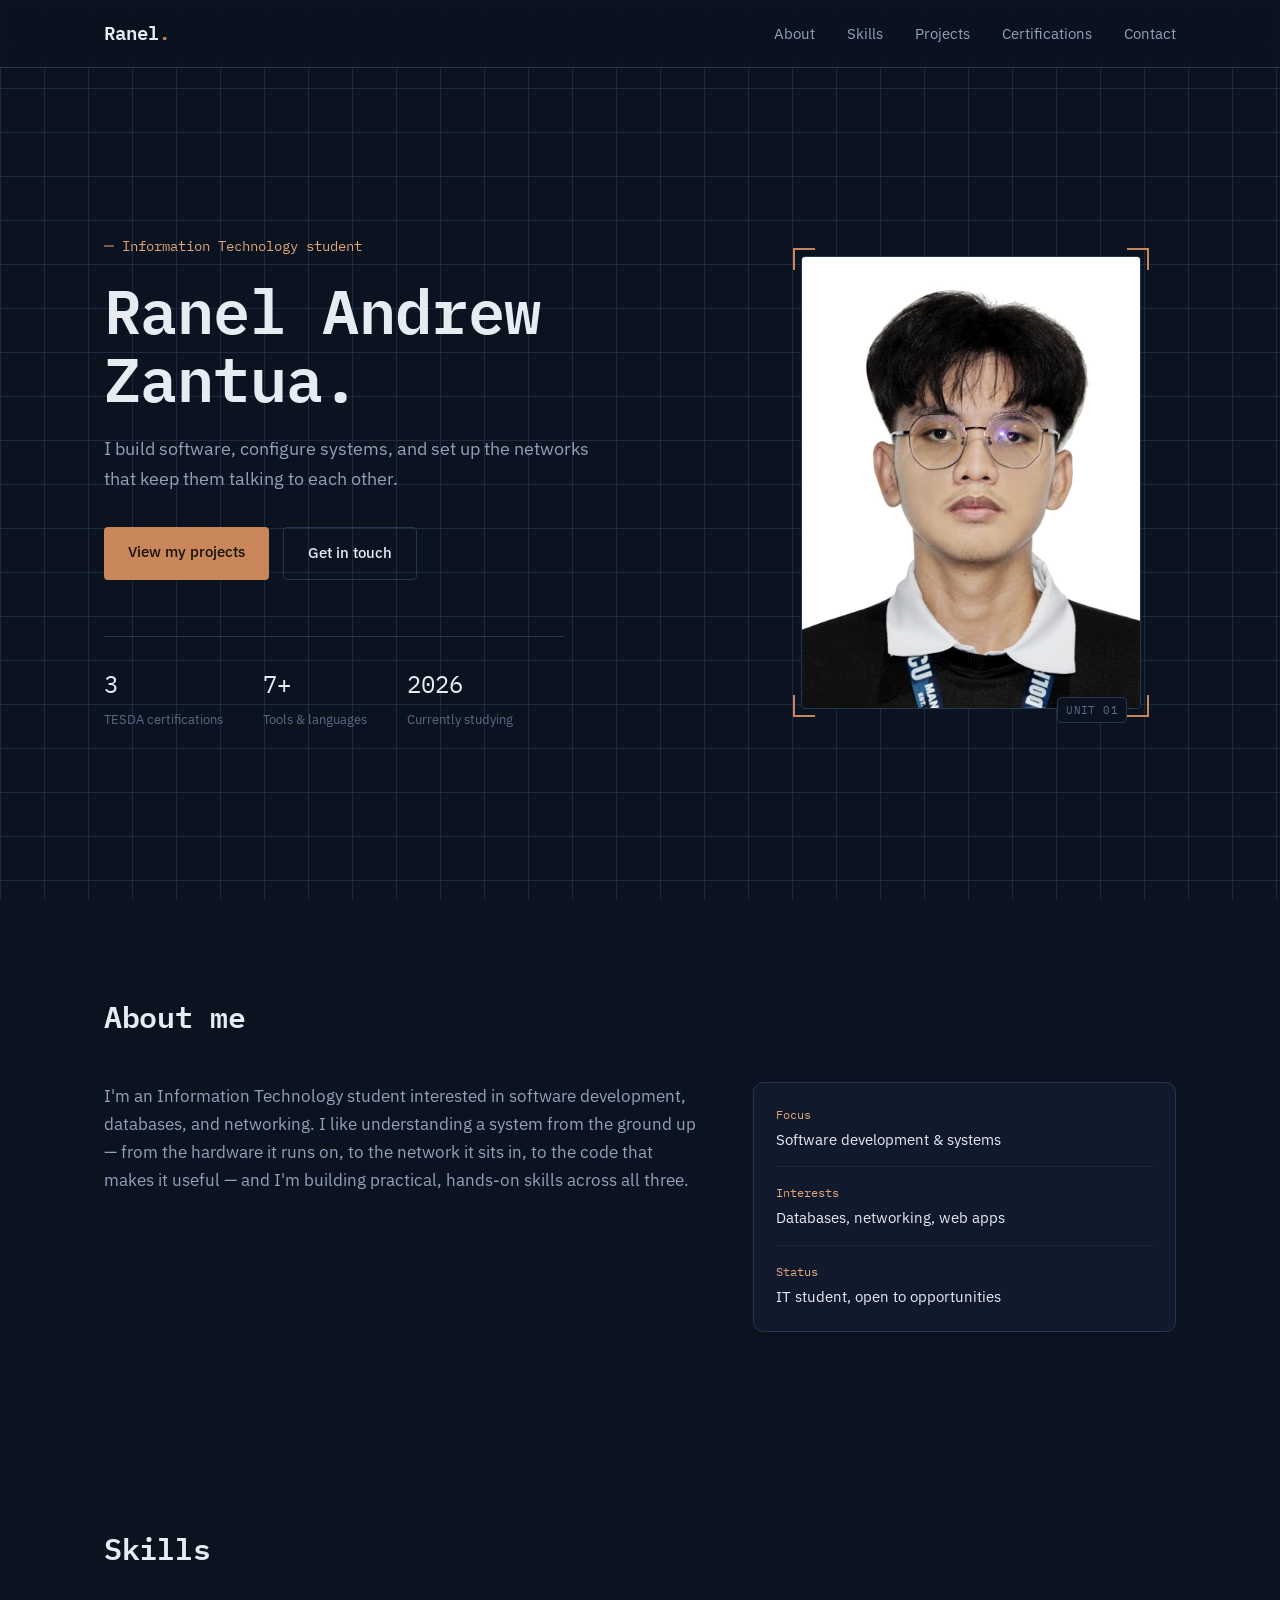
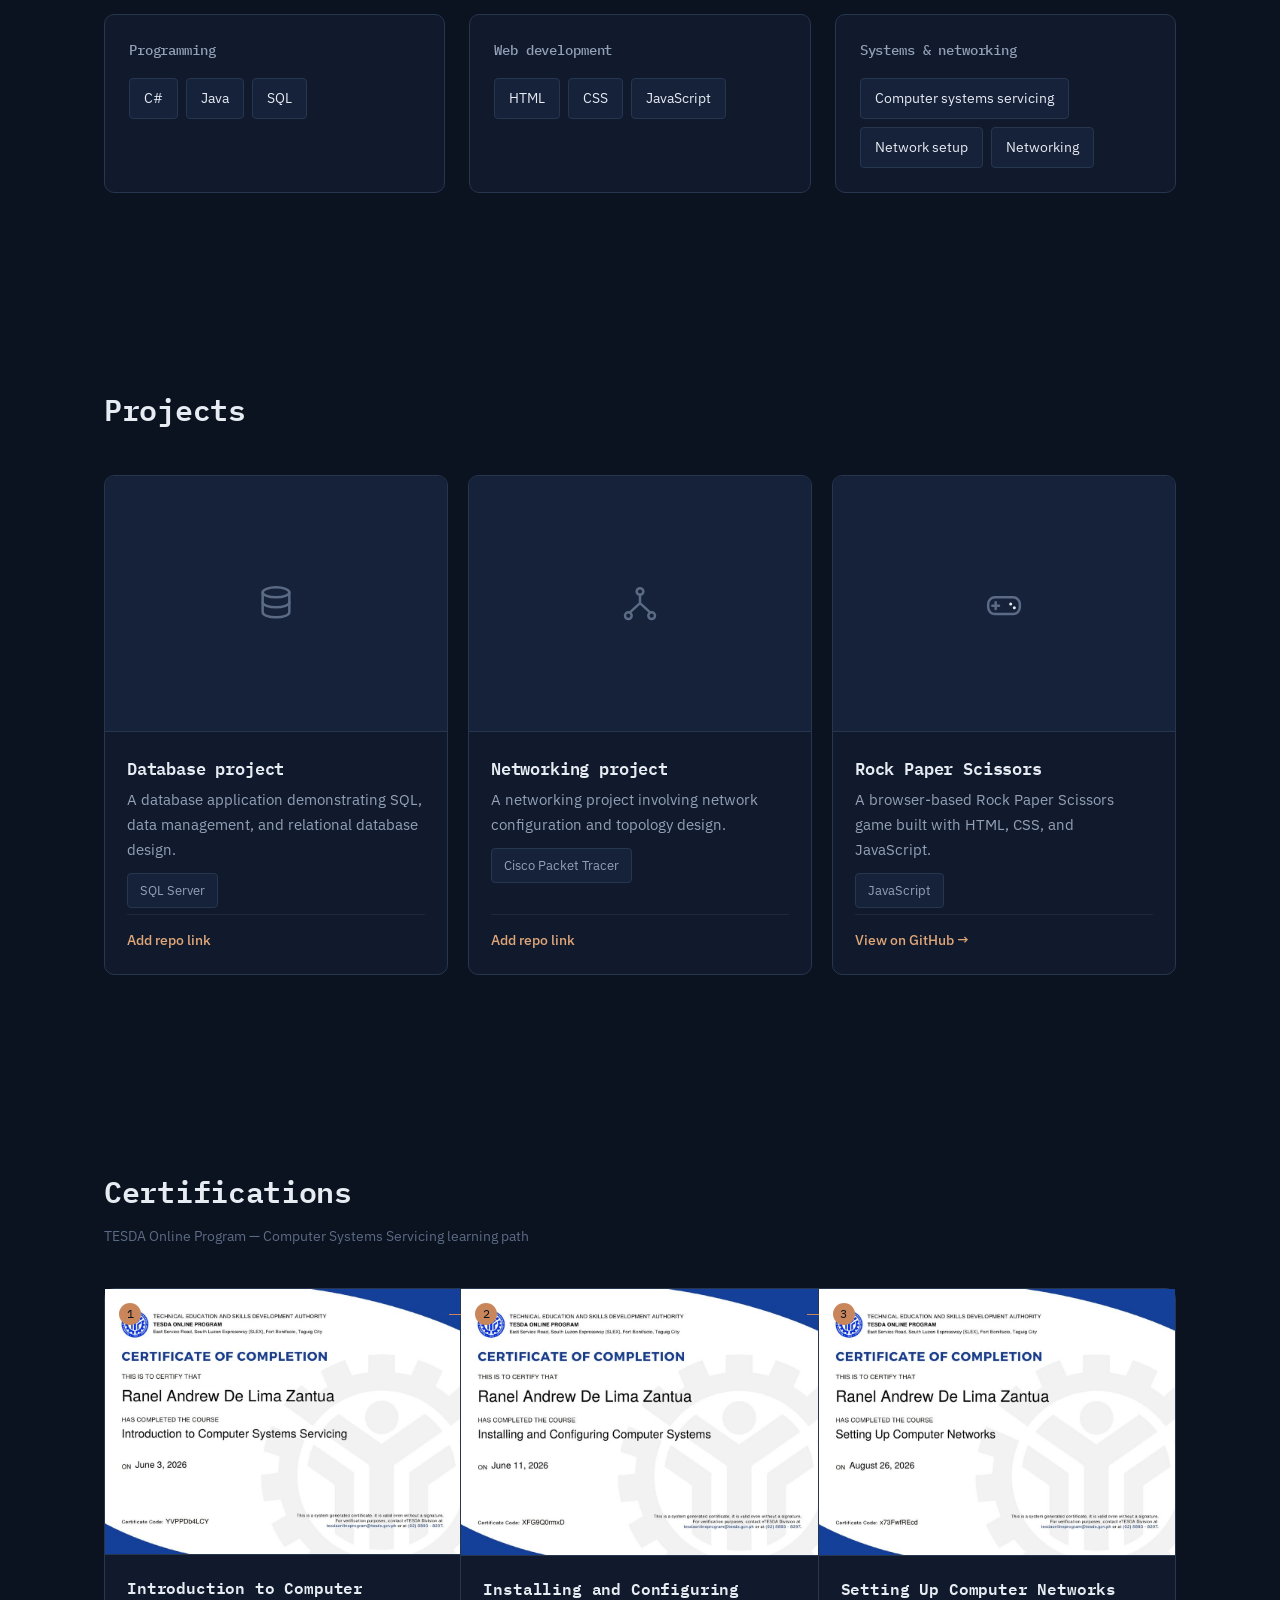
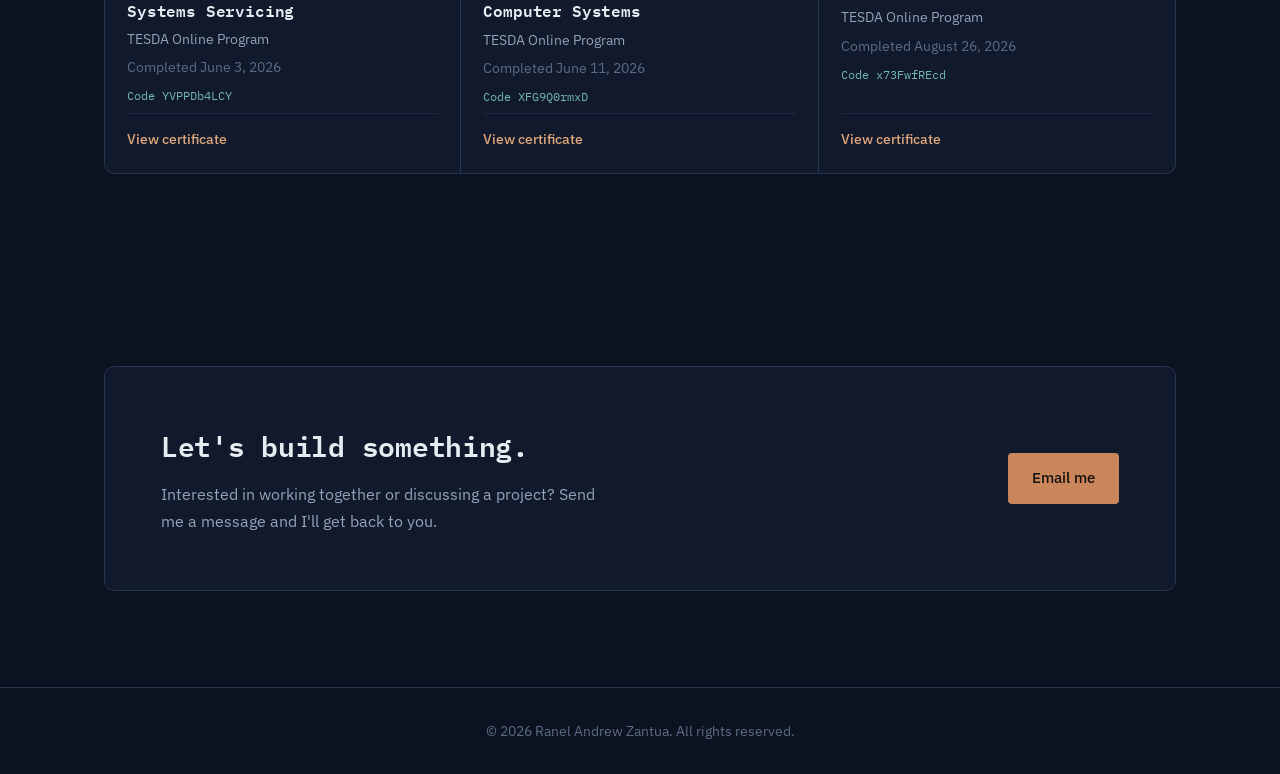
==== commit 99552642: "Add files via upload" ====
--- a/index.html
+++ b/index.html
@@ -1,71 +1,74 @@
 <!DOCTYPE html>
 <html lang="en">
-
+<script>document.documentElement.classList.add('js');</script>
 <head>
     <meta charset="UTF-8">
     <meta name="viewport" content="width=device-width, initial-scale=1.0">
 
-    <!-- Runs before paint: prevents a flash of the wrong theme and flags JS as available -->
-    <script>
-        (function () {
-            document.documentElement.classList.add('js');
-            try {
-                var stored = localStorage.getItem('theme');
-                if (stored === 'light') {
-                    document.documentElement.setAttribute('data-theme', 'light');
-                } else if (!stored && window.matchMedia && window.matchMedia('(prefers-color-scheme: light)').matches) {
-                    document.documentElement.setAttribute('data-theme', 'light');
-                }
-            } catch (e) {}
-        })();
-    </script>
-
     <title>Ranel Zantua — IT Student & Developer</title>
     <meta name="description" content="Portfolio of Ranel Andrew Zantua, an Information Technology student focused on software development, databases, and networking.">
+    <meta name="robots" content="index, follow">
+    <link rel="canonical" href="https://rzantua022.github.io/My-Portfolio/">
+    <meta name="theme-color" content="#0b1220">
+
+    <link rel="icon" href="assets/favicon.svg" type="image/svg+xml">
+    <link rel="alternate icon" href="assets/favicon-32.png" type="image/png">
+    <link rel="apple-touch-icon" href="assets/apple-touch-icon.png">
+
+    <!-- Open Graph / social preview -->
+    <meta property="og:type" content="website">
+    <meta property="og:url" content="https://rzantua022.github.io/My-Portfolio/">
+    <meta property="og:site_name" content="Ranel Zantua">
+    <meta property="og:title" content="Ranel Zantua — IT Student & Developer">
+    <meta property="og:description" content="Portfolio of Ranel Andrew Zantua, an Information Technology student focused on software development, databases, and networking.">
+    <meta property="og:image" content="https://rzantua022.github.io/My-Portfolio/assets/og/og-cover.png">
+    <meta property="og:image:width" content="1200">
+    <meta property="og:image:height" content="630">
+    <meta property="og:image:alt" content="Ranel Andrew Zantua — Information Technology student">
+    <meta property="og:locale" content="en_PH">
+
+    <meta name="twitter:card" content="summary_large_image">
+    <meta name="twitter:title" content="Ranel Zantua — IT Student & Developer">
+    <meta name="twitter:description" content="Portfolio of Ranel Andrew Zantua, an Information Technology student focused on software development, databases, and networking.">
+    <meta name="twitter:image" content="https://rzantua022.github.io/My-Portfolio/assets/og/og-cover.png">
 
     <link rel="preconnect" href="https://fonts.googleapis.com">
     <link rel="preconnect" href="https://fonts.gstatic.com" crossorigin>
     <link href="https://fonts.googleapis.com/css2?family=IBM+Plex+Mono:wght@400;500;600&family=IBM+Plex+Sans:wght@400;500;600;700&display=swap" rel="stylesheet">
 
     <link rel="stylesheet" href="style.css">
+
+    <script type="application/ld+json">
+    {
+        "@context": "https://schema.org",
+        "@type": "Person",
+        "name": "Ranel Andrew Zantua",
+        "url": "https://rzantua022.github.io/My-Portfolio/",
+        "image": "https://rzantua022.github.io/My-Portfolio/assets/img/profile.jpg",
+        "jobTitle": "Information Technology Student",
+        "description": "Information Technology student focused on software development, databases, and networking.",
+        "email": "mailto:ranel.zantua28@gmail.com"
+    }
+    </script>
 </head>
 
 <body>
-
-    <div class="page-loader" id="pageLoader" aria-hidden="true">
-        <p class="loader-mark">Ranel<span>.</span></p>
-        <div class="loader-bar"><span></span></div>
-    </div>
-
-    <div class="scroll-progress" id="scrollProgress"></div>
 
     <header>
         <nav>
             <a href="#top" class="logo">Ranel<span>.</span></a>
 
-            <div class="nav-right">
-                <ul id="navList">
-                    <li><a href="#about">About</a></li>
-                    <li><a href="#skills">Skills</a></li>
-                    <li><a href="#projects">Projects</a></li>
-                    <li><a href="#certifications">Certifications</a></li>
-                    <li><a href="#contact">Contact</a></li>
-                </ul>
-
-                <button class="theme-toggle" id="themeToggle" aria-label="Switch to light theme" aria-pressed="false">
-                    <svg class="icon-sun" viewBox="0 0 24 24" fill="none" stroke="currentColor" stroke-width="1.8" stroke-linecap="round" stroke-linejoin="round" aria-hidden="true">
-                        <circle cx="12" cy="12" r="4.2"></circle>
-                        <path d="M12 2.5v2.4M12 19.1v2.4M4.2 4.2l1.7 1.7M18.1 18.1l1.7 1.7M2.5 12h2.4M19.1 12h2.4M4.2 19.8l1.7-1.7M18.1 5.9l1.7-1.7"></path>
-                    </svg>
-                    <svg class="icon-moon" viewBox="0 0 24 24" fill="none" stroke="currentColor" stroke-width="1.8" stroke-linecap="round" stroke-linejoin="round" aria-hidden="true">
-                        <path d="M20 14.2A8.5 8.5 0 1 1 9.8 4a6.6 6.6 0 0 0 10.2 10.2Z"></path>
-                    </svg>
-                </button>
-
-                <button class="nav-toggle" id="navToggle" aria-label="Toggle menu" aria-expanded="false">
-                    <span></span><span></span><span></span>
-                </button>
-            </div>
+            <button class="nav-toggle" id="navToggle" aria-label="Toggle menu" aria-expanded="false">
+                <span></span><span></span><span></span>
+            </button>
+
+            <ul id="navList">
+                <li><a href="#about">About</a></li>
+                <li><a href="#skills">Skills</a></li>
+                <li><a href="#projects">Projects</a></li>
+                <li><a href="#certifications">Certifications</a></li>
+                <li><a href="#contact">Contact</a></li>
+            </ul>
         </nav>
     </header>
 
@@ -83,18 +86,8 @@
                     that keep them talking to each other.
                 </p>
 
-                <!-- To activate: add your resume file at assets/resume/resume.pdf -->
-                <a href="assets/resume/resume.pdf" download class="btn btn-resume">
-                    <svg viewBox="0 0 24 24" fill="none" stroke="currentColor" stroke-width="2" stroke-linecap="round" stroke-linejoin="round" aria-hidden="true">
-                        <path d="M12 3v12"></path>
-                        <path d="M7 10l5 5 5-5"></path>
-                        <path d="M4 19h16"></path>
-                    </svg>
-                    Download résumé
-                </a>
-
                 <div class="hero-actions">
-                    <a href="#projects" class="btn btn-ghost">View my projects</a>
+                    <a href="#projects" class="btn btn-primary">View my projects</a>
                     <a href="#contact" class="btn btn-ghost">Get in touch</a>
                 </div>
 
@@ -127,20 +120,20 @@
         </section>
 
 
-        <section id="about">
-            <div class="section-head reveal">
+        <section id="about" class="reveal">
+            <div class="section-head">
                 <h2>About me</h2>
             </div>
 
             <div class="about-grid">
-                <p class="about-text reveal">
+                <p class="about-text">
                     I'm an Information Technology student interested in software development,
                     databases, and networking. I like understanding a system from the ground up —
                     from the hardware it runs on, to the network it sits in, to the code that
                     makes it useful — and I'm building practical, hands-on skills across all three.
                 </p>
 
-                <ul class="about-facts reveal">
+                <ul class="about-facts">
                     <li>
                         <span class="fact-label">Focus</span>
                         <span>Software development &amp; systems</span>
@@ -158,13 +151,13 @@
         </section>
 
 
-        <section id="skills">
-            <div class="section-head reveal">
+        <section id="skills" class="reveal">
+            <div class="section-head">
                 <h2>Skills</h2>
             </div>
 
             <div class="skills-grid">
-                <div class="skill-group reveal">
+                <div class="skill-group">
                     <h3>Programming</h3>
                     <div class="tag-row">
                         <span class="tag">C#</span>
@@ -173,7 +166,7 @@
                     </div>
                 </div>
 
-                <div class="skill-group reveal">
+                <div class="skill-group">
                     <h3>Web development</h3>
                     <div class="tag-row">
                         <span class="tag">HTML</span>
@@ -182,7 +175,7 @@
                     </div>
                 </div>
 
-                <div class="skill-group reveal">
+                <div class="skill-group">
                     <h3>Systems &amp; networking</h3>
                     <div class="tag-row">
                         <span class="tag">Computer systems servicing</span>
@@ -194,13 +187,68 @@
         </section>
 
 
-        <section id="projects">
-            <div class="section-head reveal">
+        <section id="projects" class="reveal">
+            <div class="section-head">
                 <h2>Projects</h2>
             </div>
 
             <div class="project-grid">
-                <article class="project-card reveal">
+                <article class="project-card">
+                    <div class="project-thumb">
+                        <svg viewBox="0 0 24 24" fill="none" stroke-width="1.5" stroke-linecap="round" stroke-linejoin="round" aria-hidden="true">
+                            <ellipse cx="12" cy="5" rx="8" ry="3"></ellipse>
+                            <path d="M4 5v6c0 1.66 3.58 3 8 3s8-1.34 8-3V5"></path>
+                            <path d="M4 11v6c0 1.66 3.58 3 8 3s8-1.34 8-3v-6"></path>
+                        </svg>
+                    </div>
+
+                    <div class="project-body">
+                        <h3>Database project</h3>
+
+                        <p>
+                            A database application demonstrating SQL, data management,
+                            and relational database design.
+                        </p>
+
+                        <div class="tag-row">
+                            <span class="tag tag-small">SQL Server</span>
+                        </div>
+
+                        <!-- TODO: swap href="#" for the real repo/demo link once available -->
+                        <a href="#" class="project-link">Add repo link</a>
+                    </div>
+                </article>
+
+
+                <article class="project-card">
+                    <div class="project-thumb">
+                        <svg viewBox="0 0 24 24" fill="none" stroke-width="1.5" stroke-linecap="round" stroke-linejoin="round" aria-hidden="true">
+                            <circle cx="12" cy="4.5" r="2"></circle>
+                            <circle cx="5" cy="19" r="2"></circle>
+                            <circle cx="19" cy="19" r="2"></circle>
+                            <path d="M12 6.5v5M12 11.5l-6.2 5.7M12 11.5l6.2 5.7"></path>
+                        </svg>
+                    </div>
+
+                    <div class="project-body">
+                        <h3>Networking project</h3>
+
+                        <p>
+                            A networking project involving network configuration
+                            and topology design.
+                        </p>
+
+                        <div class="tag-row">
+                            <span class="tag tag-small">Cisco Packet Tracer</span>
+                        </div>
+
+                        <!-- TODO: swap href="#" for the real repo/demo link once available -->
+                        <a href="#" class="project-link">Add repo link</a>
+                    </div>
+                </article>
+
+
+                <article class="project-card">
                     <div class="project-thumb">
                         <svg viewBox="0 0 24 24" fill="none" stroke-width="1.5" stroke-linecap="round" stroke-linejoin="round" aria-hidden="true">
                             <rect x="2.5" y="8" width="19" height="10" rx="4"></rect>
@@ -227,50 +275,19 @@
                         </a>
                     </div>
                 </article>
-
-
-                <article class="project-card reveal">
-                    <div class="project-thumb">
-                        <svg viewBox="0 0 24 24" fill="none" stroke-width="1.5" stroke-linecap="round" stroke-linejoin="round" aria-hidden="true">
-                            <circle cx="5" cy="6" r="1.6"></circle>
-                            <path d="M9 6h11"></path>
-                            <circle cx="5" cy="12" r="1.6"></circle>
-                            <path d="M9 12h11"></path>
-                            <circle cx="5" cy="18" r="1.6" fill="currentColor" stroke="none"></circle>
-                            <path d="M9 18h11"></path>
-                        </svg>
-                    </div>
-
-                    <div class="project-body">
-                        <h3>General Knowledge Quiz</h3>
-
-                        <p>
-                            A 10-question multiple-choice quiz game built with HTML, CSS,
-                            and JavaScript.
-                        </p>
-
-                        <div class="tag-row">
-                            <span class="tag tag-small">JavaScript</span>
-                        </div>
-
-                        <a href="https://github.com/rzantua022/10-questions-multiple-choices-game" target="_blank" rel="noopener" class="project-link">
-                            View on GitHub →
-                        </a>
-                    </div>
-                </article>
-            </div>
-        </section>
-
-
-        <section id="certifications">
-            <div class="section-head reveal">
+            </div>
+        </section>
+
+
+        <section id="certifications" class="reveal">
+            <div class="section-head">
                 <h2>Certifications</h2>
                 <p class="section-note">TESDA Online Program — Computer Systems Servicing learning path</p>
             </div>
 
             <ol class="certification-container">
 
-                <li class="certification-card reveal">
+                <li class="certification-card">
                     <button class="cert-thumb" data-cert="intro" aria-label="View Introduction to Computer Systems Servicing certificate">
                         <img src="assets/certs/intro-computer-systems-servicing.jpg" alt="Certificate: Introduction to Computer Systems Servicing">
                     </button>
@@ -287,7 +304,7 @@
                 </li>
 
 
-                <li class="certification-card reveal">
+                <li class="certification-card">
                     <button class="cert-thumb" data-cert="install" aria-label="View Installing and Configuring Computer Systems certificate">
                         <img src="assets/certs/installing-configuring-computer-systems.jpg" alt="Certificate: Installing and Configuring Computer Systems">
                     </button>
@@ -304,7 +321,7 @@
                 </li>
 
 
-                <li class="certification-card reveal">
+                <li class="certification-card">
                     <button class="cert-thumb" data-cert="network" aria-label="View Setting Up Computer Networks certificate">
                         <img src="assets/certs/setting-up-computer-networks.jpg" alt="Certificate: Setting Up Computer Networks">
                     </button>
@@ -324,8 +341,8 @@
         </section>
 
 
-        <section id="contact">
-            <div class="contact-panel reveal">
+        <section id="contact" class="reveal">
+            <div class="contact-panel">
                 <div>
                     <h2>Let's build something.</h2>
                     <p>
@@ -349,43 +366,10 @@
         <div class="lightbox-backdrop" data-close></div>
         <div class="lightbox-content">
             <button class="lightbox-close" data-close aria-label="Close">&times;</button>
-            <img src="assets/certs/intro-computer-systems-servicing.jpg" alt="Certificate preview" id="lightboxImage">
+            <img src="" alt="" id="lightboxImage">
         </div>
     </div>
 
-    <div class="fab-contact">
-        <div class="fab-menu" id="fabMenu">
-            <a href="mailto:ranel.zantua28@gmail.com" class="fab-item">
-                <svg viewBox="0 0 24 24" fill="none" stroke="currentColor" stroke-width="1.8" stroke-linecap="round" stroke-linejoin="round" aria-hidden="true">
-                    <rect x="3" y="5" width="18" height="14" rx="2"></rect>
-                    <path d="m4 7 8 6 8-6"></path>
-                </svg>
-                <span>Email</span>
-            </a>
-            <a href="https://github.com/rzantua022" target="_blank" rel="noopener" class="fab-item">
-                <svg viewBox="0 0 24 24" fill="none" stroke="currentColor" stroke-width="1.8" stroke-linecap="round" stroke-linejoin="round" aria-hidden="true">
-                    <path d="M9 19c-4.3 1.4-4.3-2.5-6-3m12 5v-3.5c0-1 .1-1.4-.5-2 2.8-.3 5.5-1.4 5.5-6a4.6 4.6 0 0 0-1.3-3.2 4.2 4.2 0 0 0-.1-3.2s-1.1-.3-3.5 1.3a12.3 12.3 0 0 0-6.2 0C6.5 2.8 5.4 3.1 5.4 3.1a4.2 4.2 0 0 0-.1 3.2A4.6 4.6 0 0 0 4 9.5c0 4.6 2.7 5.7 5.5 6-.6.6-.6 1.2-.5 2V21"></path>
-                </svg>
-                <span>GitHub</span>
-            </a>
-        </div>
-
-        <button class="fab-toggle" id="fabToggle" aria-label="Contact options" aria-expanded="false">
-            <svg class="icon-plus" viewBox="0 0 24 24" fill="none" stroke="currentColor" stroke-width="2" stroke-linecap="round" stroke-linejoin="round" aria-hidden="true">
-                <path d="M4 12h16M12 4v16"></path>
-            </svg>
-            <svg class="icon-close" viewBox="0 0 24 24" fill="none" stroke="currentColor" stroke-width="2" stroke-linecap="round" stroke-linejoin="round" aria-hidden="true">
-                <path d="M6 6l12 12M18 6 6 18"></path>
-            </svg>
-        </button>
-    </div>
-
-    <button class="back-to-top" id="backToTop" aria-label="Back to top">
-        <svg viewBox="0 0 24 24" fill="none" stroke="currentColor" stroke-width="2" stroke-linecap="round" stroke-linejoin="round" aria-hidden="true">
-            <path d="M12 19V5M5 12l7-7 7 7"></path>
-        </svg>
-    </button>
-
     <script src="script.js"></script>
 
 </body>
--- a/style.css
+++ b/style.css
@@ -3,7 +3,6 @@
 ------------------------------------------------------- */
 :root {
     --bg: #0b1220;
-    --bg-rgb: 11, 18, 32;
     --panel: #111a2c;
     --panel-raised: #16213a;
     --line: #26364f;
@@ -24,23 +23,6 @@
     --radius-m: 10px;
 
     --content-w: 1120px;
-}
-
-[data-theme="light"] {
-    --bg: #f4f6fb;
-    --bg-rgb: 244, 246, 251;
-    --panel: #ffffff;
-    --panel-raised: #eef1f7;
-    --line: #d7dee8;
-    --line-soft: #e6eaf1;
-
-    --text: #131b28;
-    --text-muted: #47536a;
-    --text-faint: #7c87a0;
-
-    --copper: #b6703f;
-    --copper-bright: #935429;
-    --teal: #2f7d74;
 }
 
 * {
@@ -73,7 +55,6 @@
         var(--bg);
     background-attachment: fixed;
     color: var(--text);
-    transition: background-color 0.25s ease, color 0.25s ease;
 }
 
 ::selection {
@@ -101,24 +82,63 @@
     letter-spacing: -0.01em;
 }
 
-/* Scroll-in reveal — only active once JS confirms it can drive it,
-   so content stays visible by default without JavaScript. */
-.js .reveal {
+/* -------------------------------------------------------
+   Scroll reveal
+------------------------------------------------------- */
+.reveal {
+    transition: opacity 0.6s cubic-bezier(0.16, 1, 0.3, 1), transform 0.6s cubic-bezier(0.16, 1, 0.3, 1);
+}
+
+/* Only pre-hide sections once JS confirms it can run and un-hide them —
+   prevents permanently invisible content if JS fails to load. */
+html.js .reveal {
+    opacity: 0;
+    transform: translateY(24px);
+}
+
+html.js .reveal.is-visible {
+    opacity: 1;
+    transform: translateY(0);
+}
+
+html.js .reveal .project-card,
+html.js .reveal .certification-card,
+html.js .reveal .skill-group {
     opacity: 0;
     transform: translateY(16px);
-    transition: opacity 0.6s ease, transform 0.6s ease;
-}
-
-.js .reveal.in-view {
+}
+
+html.js .reveal.is-visible .project-card,
+html.js .reveal.is-visible .certification-card,
+html.js .reveal.is-visible .skill-group {
     opacity: 1;
-    transform: none;
-}
-
-.js .skills-grid .reveal:nth-child(2) { transition-delay: 0.08s; }
-.js .skills-grid .reveal:nth-child(3) { transition-delay: 0.16s; }
-.js .project-grid .reveal:nth-child(2) { transition-delay: 0.1s; }
-.js .certification-container .reveal:nth-child(2) { transition-delay: 0.08s; }
-.js .certification-container .reveal:nth-child(3) { transition-delay: 0.16s; }
+    transform: translateY(0);
+}
+
+/* Stagger the entrance only — hover transitions (defined on the base
+   card rules) keep their own faster timing and no delay, since this
+   longhand only overrides transition-delay, not duration/property. */
+.project-grid .project-card:nth-child(1),
+.certification-container .certification-card:nth-child(1),
+.skills-grid .skill-group:nth-child(1) { transition-delay: 0.05s; }
+.project-grid .project-card:nth-child(2),
+.certification-container .certification-card:nth-child(2),
+.skills-grid .skill-group:nth-child(2) { transition-delay: 0.14s; }
+.project-grid .project-card:nth-child(3),
+.certification-container .certification-card:nth-child(3),
+.skills-grid .skill-group:nth-child(3) { transition-delay: 0.23s; }
+
+.project-card:hover,
+.certification-card:hover {
+    transition-delay: 0s;
+}
+
+@media (prefers-reduced-motion: reduce) {
+    .reveal {
+        opacity: 1;
+        transform: none;
+    }
+}
 
 /* -------------------------------------------------------
    Header / nav
@@ -127,7 +147,7 @@
     position: sticky;
     top: 0;
     z-index: 1000;
-    background: rgba(var(--bg-rgb), 0.86);
+    background: rgba(11, 18, 32, 0.86);
     backdrop-filter: blur(10px);
     border-bottom: 1px solid var(--line);
 }
@@ -148,21 +168,10 @@
     font-weight: 600;
     text-decoration: none;
     color: var(--text);
-    transition: opacity 0.15s ease;
-}
-
-.logo:hover {
-    opacity: 0.75;
 }
 
 .logo span {
     color: var(--copper);
-}
-
-.nav-right {
-    display: flex;
-    align-items: center;
-    gap: 20px;
 }
 
 nav ul {
@@ -186,61 +195,24 @@
     border-color: var(--copper);
 }
 
-.theme-toggle,
 .nav-toggle {
-    display: inline-flex;
-    align-items: center;
+    display: none;
+    flex-direction: column;
     justify-content: center;
+    gap: 5px;
     width: 34px;
     height: 34px;
     background: none;
     border: 1px solid var(--line);
     border-radius: var(--radius-s);
-    color: var(--text);
     cursor: pointer;
-    transition: border-color 0.15s ease, color 0.15s ease, transform 0.15s ease;
-}
-
-.theme-toggle:hover,
-.nav-toggle:hover {
-    border-color: var(--copper);
-    color: var(--copper-bright);
-    transform: translateY(-1px);
-}
-
-.theme-toggle svg {
-    width: 18px;
-    height: 18px;
-}
-
-.theme-toggle .icon-moon {
-    display: none;
-}
-
-[data-theme="light"] .theme-toggle .icon-sun {
-    display: none;
-}
-
-[data-theme="light"] .theme-toggle .icon-moon {
-    display: block;
-}
-
-.nav-toggle {
-    flex-direction: column;
-    gap: 5px;
-    display: none;
 }
 
 .nav-toggle span {
     display: block;
     height: 2px;
-    width: 20px;
     background: var(--text);
-    transition: background 0.15s ease;
-}
-
-.nav-toggle:hover span {
-    background: var(--copper-bright);
+    margin: 0 7px;
 }
 
 /* -------------------------------------------------------
@@ -319,9 +291,9 @@
 .hero-actions {
     display: flex;
     gap: 14px;
-    margin-top: 16px;
+    margin-top: 34px;
     flex-wrap: wrap;
-    animation: rise 0.7s 0.22s ease both;
+    animation: rise 0.7s 0.16s ease both;
 }
 
 .btn {
@@ -331,7 +303,11 @@
     font-size: 15px;
     font-weight: 500;
     text-decoration: none;
-    transition: transform 0.15s ease, background 0.15s ease, border-color 0.15s ease, box-shadow 0.15s ease;
+    transition: transform 0.25s cubic-bezier(0.16, 1, 0.3, 1), background 0.2s ease, border-color 0.2s ease, color 0.2s ease;
+}
+
+.btn:active {
+    transform: translateY(0) scale(0.97);
 }
 
 .btn-primary {
@@ -341,7 +317,7 @@
 
 .btn-primary:hover {
     background: var(--copper-bright);
-    transform: translateY(-1px);
+    transform: translateY(-2px);
 }
 
 .btn-ghost {
@@ -352,36 +328,13 @@
 .btn-ghost:hover {
     border-color: var(--copper);
     color: var(--copper-bright);
-}
-
-.btn-resume {
-    display: inline-flex;
-    align-items: center;
-    gap: 10px;
-    margin-top: 34px;
-    padding: 15px 28px;
-    background: var(--copper);
-    color: #16110b;
-    font-size: 16px;
-    font-weight: 600;
-    box-shadow: 0 0 0 1px var(--copper-bright), 0 8px 24px -8px rgba(201, 134, 90, 0.6);
-    animation: rise 0.7s 0.16s ease both;
-}
-
-.btn-resume svg {
-    width: 18px;
-    height: 18px;
-}
-
-.btn-resume:hover {
-    background: var(--copper-bright);
-    box-shadow: 0 0 0 1px var(--copper-bright), 0 10px 28px -6px rgba(201, 134, 90, 0.75);
-    transform: translateY(-1px);
+    transform: translateY(-2px);
 }
 
 .hero-stats {
     display: flex;
-    gap: 40px;
+    flex-wrap: wrap;
+    gap: 28px 40px;
     margin-top: 56px;
     padding-top: 28px;
     border-top: 1px solid var(--line);
@@ -518,7 +471,7 @@
     background: var(--panel);
     border: 1px solid var(--line);
     border-radius: var(--radius-m);
-    transition: border-color 0.15s ease;
+    transition: opacity 0.4s cubic-bezier(0.16, 1, 0.3, 1), transform 0.4s cubic-bezier(0.16, 1, 0.3, 1), border-color 0.2s ease;
 }
 
 .skill-group:hover {
@@ -571,11 +524,14 @@
     flex-direction: column;
     background: var(--panel);
     border: 1px solid var(--line);
-    transition: border-color 0.15s ease;
+    transition: opacity 0.4s cubic-bezier(0.16, 1, 0.3, 1), border-color 0.2s ease, transform 0.3s cubic-bezier(0.16, 1, 0.3, 1), box-shadow 0.3s cubic-bezier(0.16, 1, 0.3, 1);
 }
 
 .certification-card:hover {
     border-color: var(--copper);
+    transform: translateY(-4px);
+    box-shadow: 0 12px 28px -14px rgba(0, 0, 0, 0.55);
+    z-index: 4;
 }
 
 .certification-card + .certification-card {
@@ -694,7 +650,7 @@
 ------------------------------------------------------- */
 .project-grid {
     display: grid;
-    grid-template-columns: repeat(2, 1fr);
+    grid-template-columns: repeat(3, 1fr);
     gap: 20px;
 }
 
@@ -705,11 +661,13 @@
     border-radius: var(--radius-m);
     background: var(--panel);
     overflow: hidden;
-    transition: border-color 0.15s ease;
+    transition: opacity 0.4s cubic-bezier(0.16, 1, 0.3, 1), border-color 0.2s ease, transform 0.3s cubic-bezier(0.16, 1, 0.3, 1), box-shadow 0.3s cubic-bezier(0.16, 1, 0.3, 1);
 }
 
 .project-card:hover {
     border-color: var(--copper);
+    transform: translateY(-4px);
+    box-shadow: 0 12px 28px -14px rgba(0, 0, 0, 0.55);
 }
 
 .project-thumb {
@@ -856,224 +814,64 @@
 }
 
 /* -------------------------------------------------------
-   Page loader
-------------------------------------------------------- */
-.page-loader {
-    position: fixed;
-    inset: 0;
-    z-index: 5000;
-    display: flex;
-    flex-direction: column;
-    align-items: center;
-    justify-content: center;
-    gap: 18px;
-    background: var(--bg);
-    transition: opacity 0.4s ease, visibility 0.4s ease;
-}
-
-.page-loader.loaded {
-    opacity: 0;
-    visibility: hidden;
-    pointer-events: none;
-}
-
-.loader-mark {
-    font-family: var(--font-mono);
-    font-size: 20px;
-    font-weight: 600;
-    color: var(--text);
-}
-
-.loader-mark span {
-    color: var(--copper);
-}
-
-.loader-bar {
-    width: 140px;
-    height: 3px;
-    background: var(--line);
-    border-radius: 2px;
-    overflow: hidden;
-}
-
-.loader-bar span {
-    display: block;
-    height: 100%;
-    width: 30%;
-    background: linear-gradient(90deg, var(--copper), var(--teal));
-    animation: loaderSlide 1s ease-in-out infinite;
-}
-
-@keyframes loaderSlide {
-    0% { transform: translateX(-100%); }
-    100% { transform: translateX(350%); }
-}
-
-/* -------------------------------------------------------
-   Scroll progress bar
-------------------------------------------------------- */
-.scroll-progress {
-    position: fixed;
-    top: 0;
-    left: 0;
-    height: 3px;
-    width: 0%;
-    background: linear-gradient(90deg, var(--copper), var(--teal));
-    z-index: 3000;
-    transition: width 0.1s ease-out;
-}
-
-/* -------------------------------------------------------
-   Back to top
-------------------------------------------------------- */
-.back-to-top {
-    position: fixed;
-    right: 24px;
-    bottom: 24px;
-    width: 46px;
-    height: 46px;
-    border-radius: 50%;
-    border: 1px solid var(--line);
-    background: var(--panel);
-    color: var(--text);
-    display: flex;
-    align-items: center;
-    justify-content: center;
-    cursor: pointer;
-    box-shadow: 0 8px 20px -8px rgba(0, 0, 0, 0.5);
-    opacity: 0;
-    transform: translateY(12px);
-    pointer-events: none;
-    transition: opacity 0.2s ease, transform 0.2s ease, border-color 0.15s ease, color 0.15s ease;
-    z-index: 900;
-}
-
-.back-to-top.visible {
-    opacity: 1;
-    transform: translateY(0);
-    pointer-events: auto;
-}
-
-.back-to-top:hover {
-    border-color: var(--copper);
-    color: var(--copper-bright);
-    transform: translateY(-2px);
-}
-
-.back-to-top svg {
-    width: 20px;
-    height: 20px;
-}
-
-/* -------------------------------------------------------
-   Floating contact button
-------------------------------------------------------- */
-.fab-contact {
-    position: fixed;
-    left: 24px;
-    bottom: 24px;
-    z-index: 900;
+   404 page
+------------------------------------------------------- */
+.not-found {
+    min-height: calc(100vh - 73px);
     display: flex;
     flex-direction: column;
     align-items: flex-start;
-    opacity: 0;
-    transform: translateY(12px);
+    justify-content: center;
+}
+
+.not-found .hero-kicker {
+    animation: rise 0.6s ease both;
+}
+
+.not-found-code {
+    font-family: var(--font-mono);
+    font-size: clamp(72px, 14vw, 140px);
+    line-height: 1;
+    color: var(--text);
+    letter-spacing: -0.02em;
+    animation: rise 0.7s 0.06s ease both;
+}
+
+.not-found-code span {
+    color: var(--copper);
+}
+
+.not-found-lede {
+    margin-top: 18px;
+    max-width: 46ch;
+    color: var(--text-muted);
+    font-size: 18px;
+    animation: rise 0.7s 0.12s ease both;
+}
+
+.not-found-actions {
+    display: flex;
+    gap: 14px;
+    margin-top: 32px;
+    flex-wrap: wrap;
+    animation: rise 0.7s 0.18s ease both;
+}
+
+.not-found-grid {
+    position: absolute;
+    inset: 0;
     pointer-events: none;
-    transition: opacity 0.2s ease, transform 0.2s ease;
-}
-
-.fab-contact.visible {
-    opacity: 1;
-    transform: translateY(0);
-    pointer-events: auto;
-}
-
-.fab-menu {
-    display: flex;
-    flex-direction: column;
-    gap: 10px;
-    margin-bottom: 14px;
-    opacity: 0;
-    transform: translateY(8px);
-    pointer-events: none;
-    transition: opacity 0.2s ease, transform 0.2s ease;
-}
-
-.fab-menu.open {
-    opacity: 1;
-    transform: translateY(0);
-    pointer-events: auto;
-}
-
-.fab-item {
-    display: flex;
-    align-items: center;
-    gap: 10px;
-    padding: 10px 16px;
-    border-radius: 999px;
-    border: 1px solid var(--line);
-    background: var(--panel);
-    color: var(--text);
-    text-decoration: none;
-    font-size: 14px;
-    white-space: nowrap;
-    box-shadow: 0 8px 20px -10px rgba(0, 0, 0, 0.5);
-    transition: border-color 0.15s ease, color 0.15s ease, transform 0.15s ease;
-}
-
-.fab-item:hover {
-    border-color: var(--copper);
-    color: var(--copper-bright);
-    transform: translateX(3px);
-}
-
-.fab-item svg {
-    width: 16px;
-    height: 16px;
-    flex-shrink: 0;
-}
-
-.fab-toggle {
-    position: relative;
-    width: 52px;
-    height: 52px;
-    border-radius: 50%;
-    border: none;
-    background: var(--copper);
-    color: #16110b;
-    display: flex;
-    align-items: center;
-    justify-content: center;
-    cursor: pointer;
-    box-shadow: 0 10px 24px -8px rgba(201, 134, 90, 0.6);
-    transition: background 0.15s ease, transform 0.15s ease, box-shadow 0.15s ease;
-}
-
-.fab-toggle:hover {
-    background: var(--copper-bright);
-    transform: translateY(-2px) scale(1.03);
-}
-
-.fab-toggle svg {
-    width: 22px;
-    height: 22px;
+    overflow: hidden;
+    z-index: -1;
+}
+
+.not-found-grid::before {
+    content: '';
     position: absolute;
-    transition: opacity 0.15s ease, transform 0.15s ease;
-}
-
-.fab-toggle .icon-close {
-    opacity: 0;
-    transform: rotate(-45deg);
-}
-
-.fab-toggle.open .icon-plus {
-    opacity: 0;
-    transform: rotate(45deg);
-}
-
-.fab-toggle.open .icon-close {
-    opacity: 1;
-    transform: rotate(0deg);
+    inset: 0;
+    background:
+        radial-gradient(circle at 20% 30%, rgba(201, 134, 90, 0.06), transparent 40%),
+        radial-gradient(circle at 80% 70%, rgba(111, 183, 174, 0.05), transparent 40%);
 }
 
 /* -------------------------------------------------------
@@ -1151,10 +949,6 @@
         display: flex;
     }
 
-    .nav-right {
-        gap: 14px;
-    }
-
     #hero {
         grid-template-columns: 1fr;
         text-align: left;
@@ -1168,93 +962,38 @@
     }
 
     .hero-stats {
-        gap: 24px;
+        gap: 20px 24px;
     }
 
     section {
         padding: 64px 20px;
     }
-
-    .back-to-top {
-        right: 16px;
-        bottom: 16px;
-        width: 42px;
-        height: 42px;
-    }
-
-    .fab-contact {
-        left: 16px;
-        bottom: 16px;
-    }
-
-    .fab-toggle {
-        width: 48px;
-        height: 48px;
-    }
-
-    .fab-item span {
-        font-size: 13px;
-    }
-}
-
-/* -------------------------------------------------------
-   Theme-switch polish
-   Placed last so it wins the cascade over the component
-   rules above, giving a smooth fade instead of a hard snap
-   when the theme toggle changes CSS variable values.
-------------------------------------------------------- */
-header,
-.skill-group,
-.about-facts,
-.project-card,
-.certification-card,
-.contact-panel,
-.cert-thumb,
-.tag,
-.hero-frame-inner,
-.hero-frame-tag,
-.fab-item,
-.back-to-top {
-    transition-property: background-color, border-color, color, box-shadow, opacity, transform;
-    transition-duration: 0.25s;
-    transition-timing-function: ease;
-}
-
-/* -------------------------------------------------------
-   404 page
-------------------------------------------------------- */
-.error-section {
-    min-height: 68vh;
-    display: flex;
-    flex-direction: column;
-    align-items: flex-start;
-    justify-content: center;
-}
-
-.error-code {
-    font-size: clamp(72px, 14vw, 160px);
-    line-height: 1;
-    color: var(--text);
-    margin: 10px 0 14px;
-    animation: rise 0.7s ease both;
-}
-
-.error-message {
-    color: var(--text-muted);
-    font-size: 17px;
-    max-width: 52ch;
-    margin-bottom: 8px;
-    animation: rise 0.7s 0.08s ease both;
-}
-
-.error-actions {
-    display: flex;
-    gap: 14px;
-    flex-wrap: wrap;
-    margin-top: 26px;
-    animation: rise 0.7s 0.16s ease both;
-}
-
-.error-actions .btn-resume {
-    margin-top: 0;
-}
+}
+
+@media (max-width: 420px) {
+    nav {
+        padding: 14px 16px;
+    }
+
+    .hero-stats {
+        gap: 18px 22px;
+    }
+
+    .hero-stats dt {
+        font-size: 21px;
+    }
+
+    .contact-panel {
+        padding: 28px 20px;
+    }
+
+    .about-facts,
+    .skill-group {
+        padding: 18px;
+    }
+
+    .cert-body,
+    .project-body {
+        padding: 18px;
+    }
+}
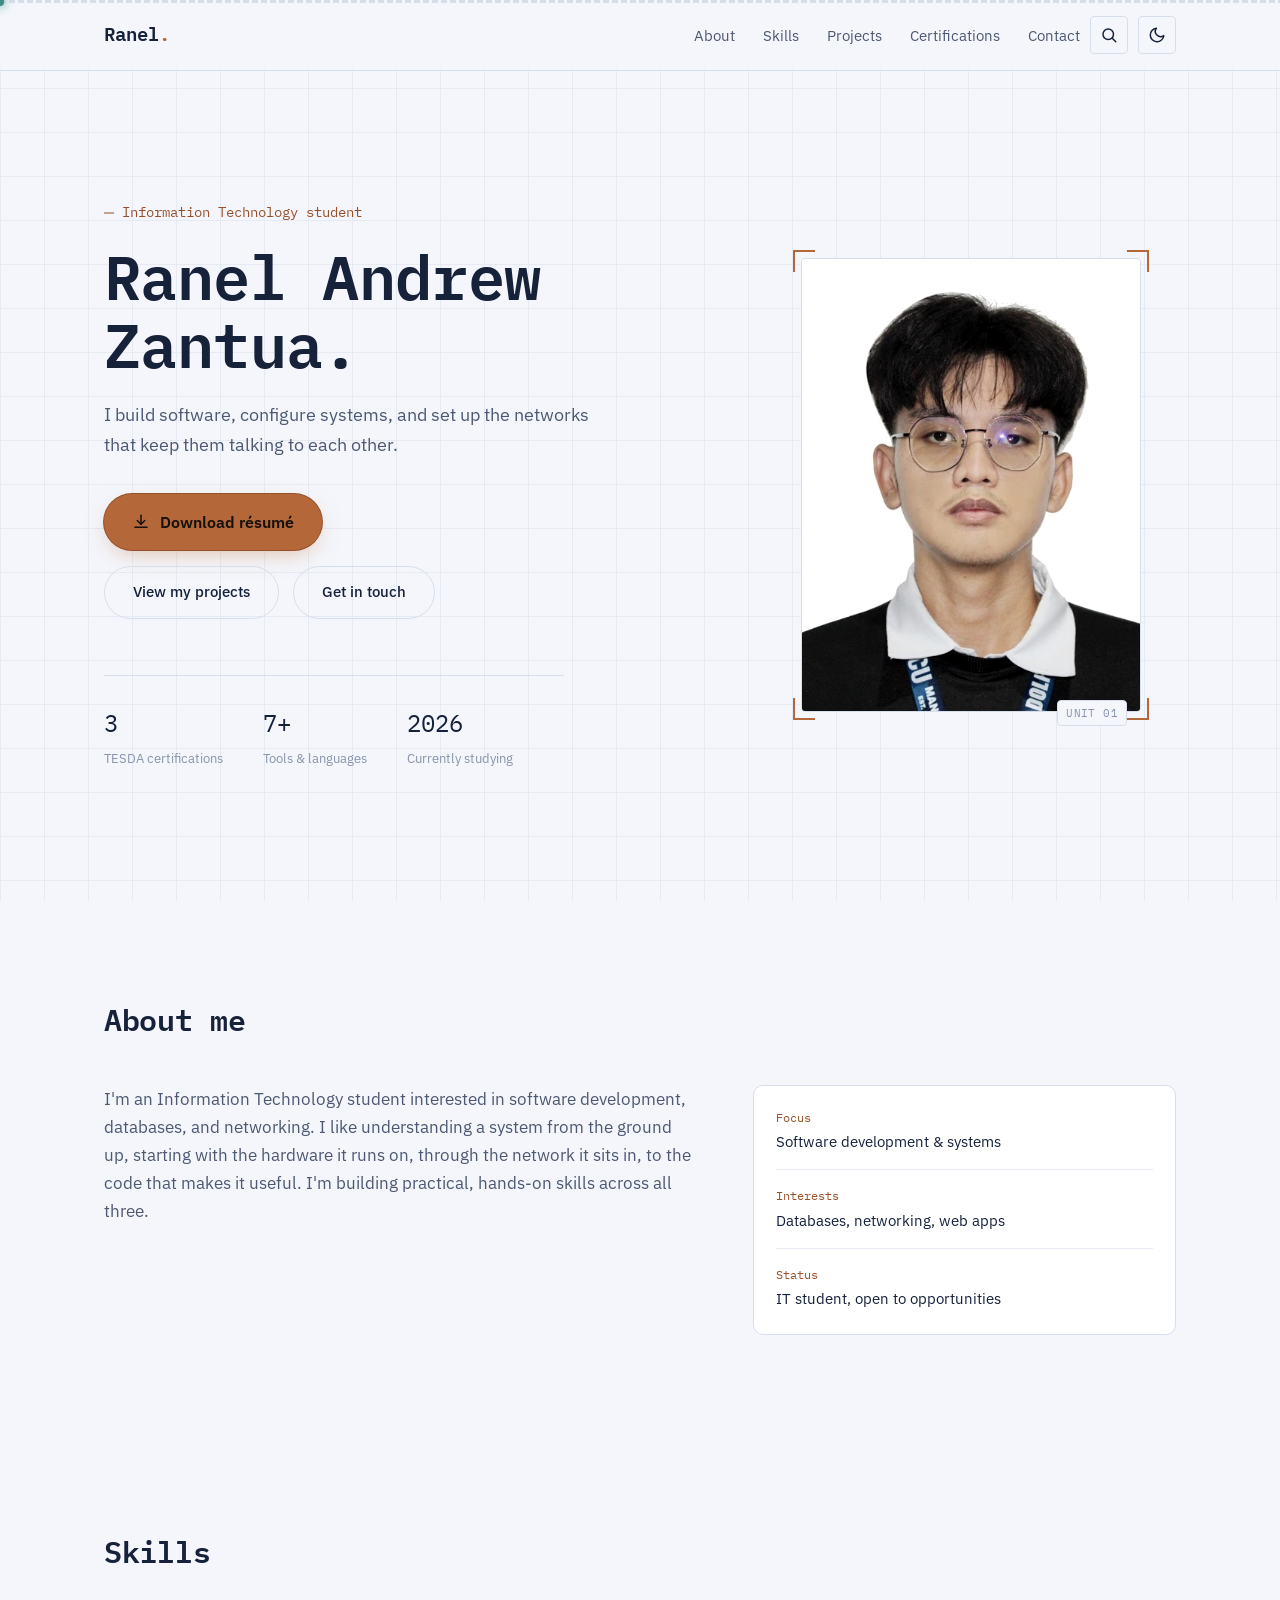
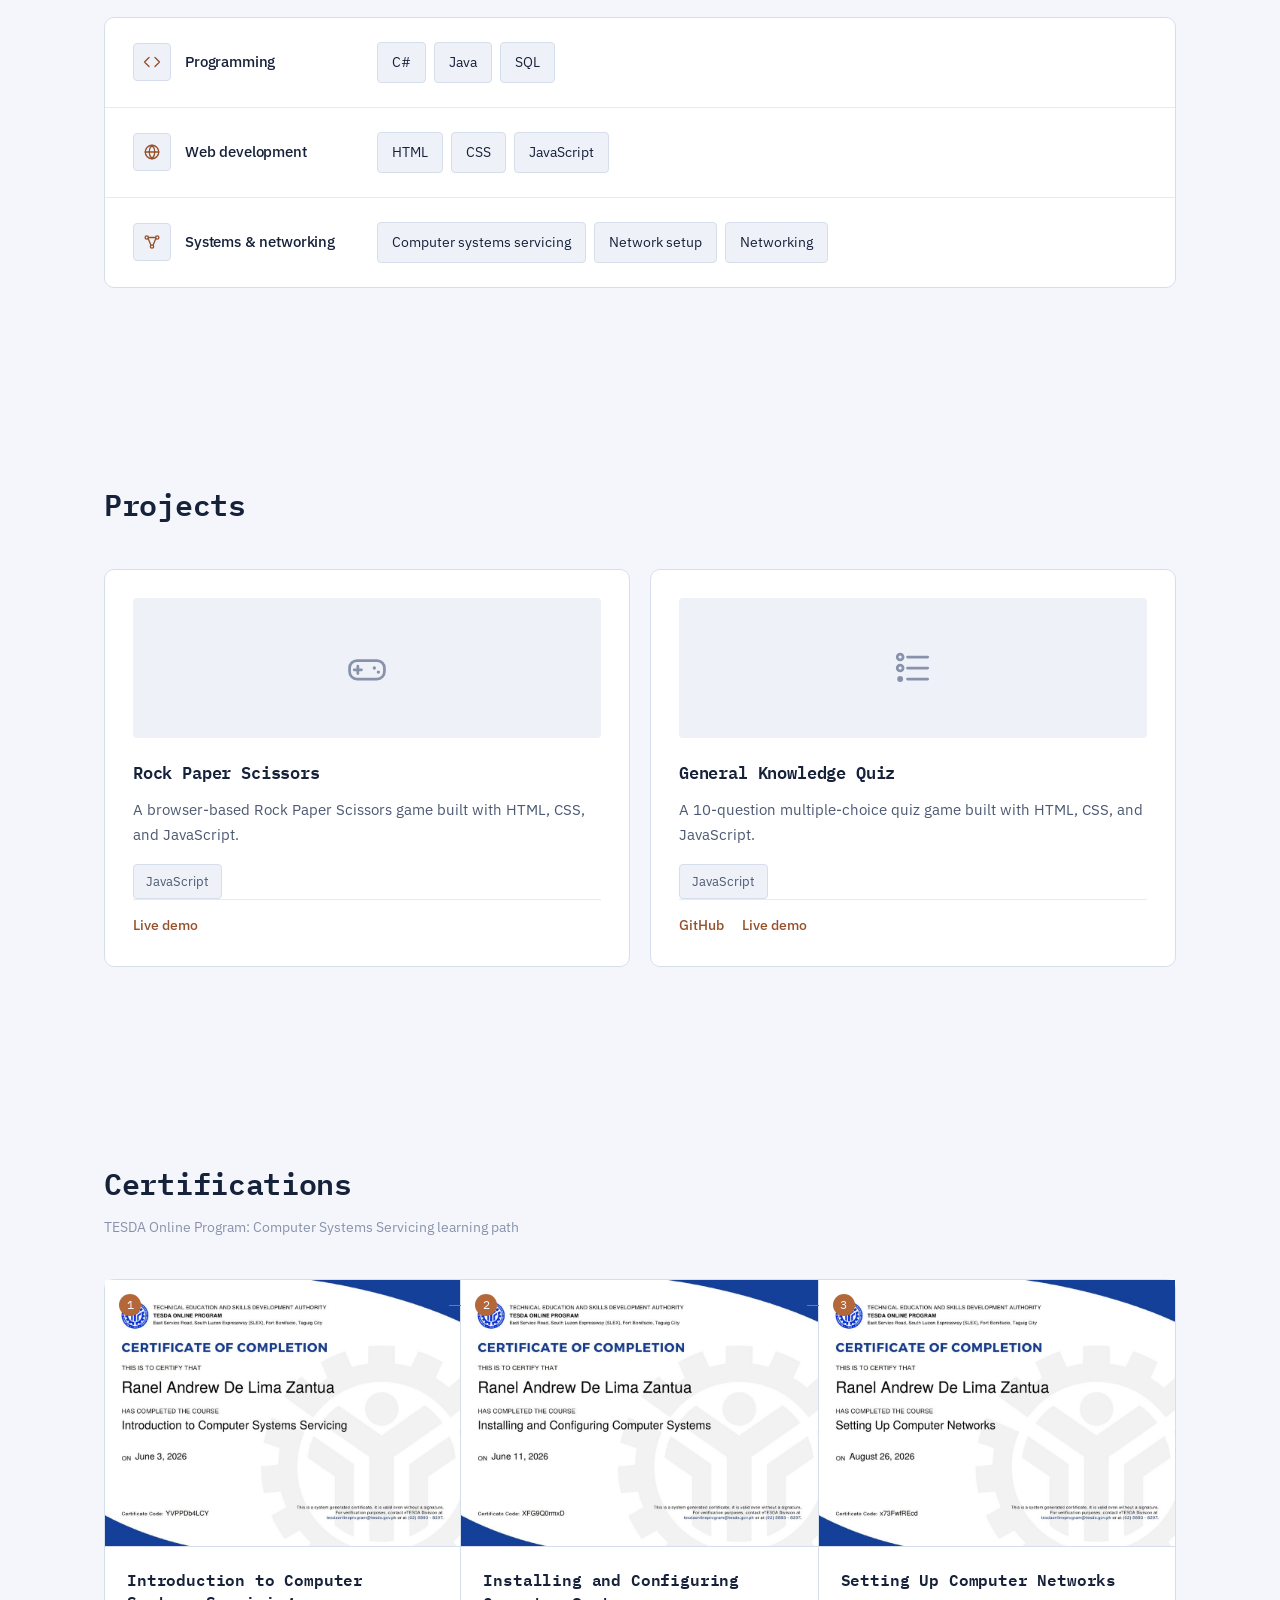
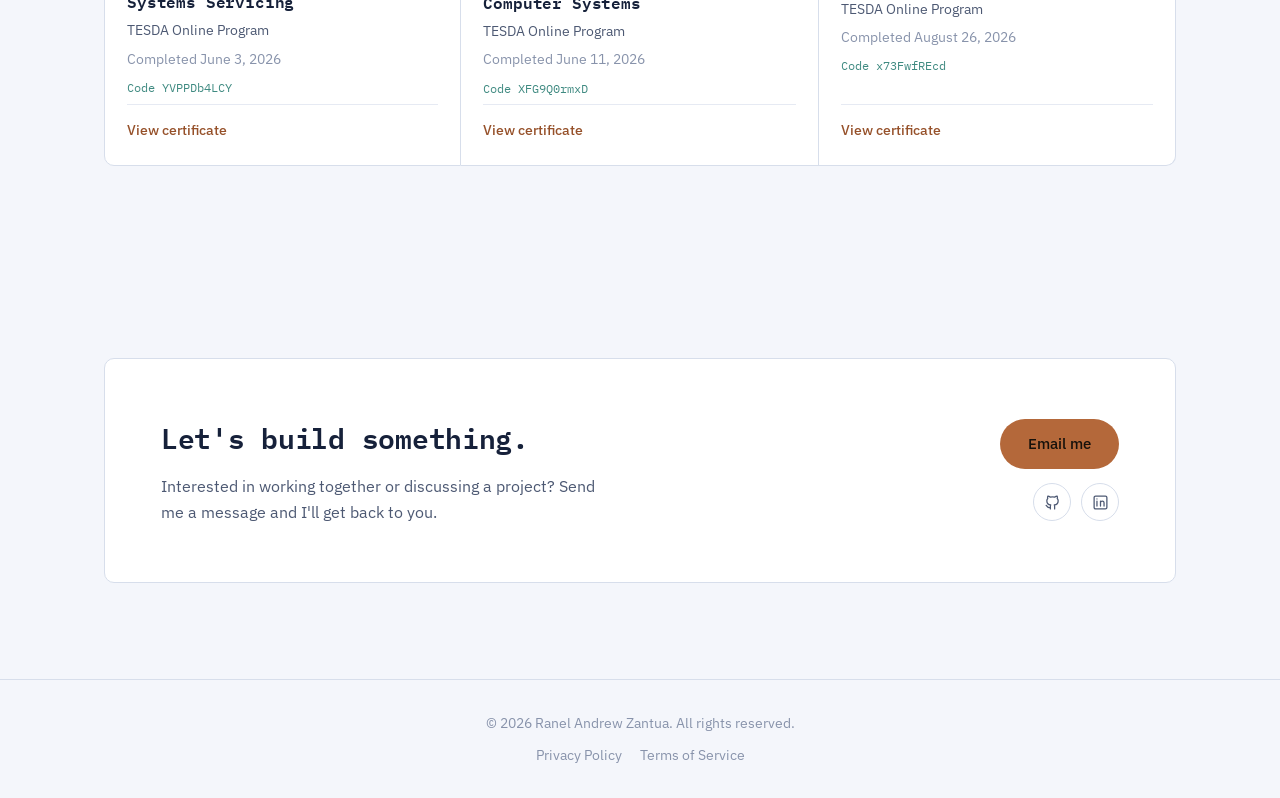
==== commit 05e84f46: "Add files via upload" ====
--- a/index.html
+++ b/index.html
@@ -5,7 +5,7 @@
     <meta charset="UTF-8">
     <meta name="viewport" content="width=device-width, initial-scale=1.0">
 
-    <title>Ranel Zantua — IT Student & Developer</title>
+    <title>Ranel Zantua | IT Student &amp; Developer</title>
     <meta name="description" content="Portfolio of Ranel Andrew Zantua, an Information Technology student focused on software development, databases, and networking.">
     <meta name="robots" content="index, follow">
     <link rel="canonical" href="https://rzantua022.github.io/My-Portfolio/">
@@ -19,16 +19,16 @@
     <meta property="og:type" content="website">
     <meta property="og:url" content="https://rzantua022.github.io/My-Portfolio/">
     <meta property="og:site_name" content="Ranel Zantua">
-    <meta property="og:title" content="Ranel Zantua — IT Student & Developer">
+    <meta property="og:title" content="Ranel Zantua | IT Student &amp; Developer">
     <meta property="og:description" content="Portfolio of Ranel Andrew Zantua, an Information Technology student focused on software development, databases, and networking.">
     <meta property="og:image" content="https://rzantua022.github.io/My-Portfolio/assets/og/og-cover.png">
     <meta property="og:image:width" content="1200">
     <meta property="og:image:height" content="630">
-    <meta property="og:image:alt" content="Ranel Andrew Zantua — Information Technology student">
+    <meta property="og:image:alt" content="Ranel Andrew Zantua, Information Technology student">
     <meta property="og:locale" content="en_PH">
 
     <meta name="twitter:card" content="summary_large_image">
-    <meta name="twitter:title" content="Ranel Zantua — IT Student & Developer">
+    <meta name="twitter:title" content="Ranel Zantua | IT Student &amp; Developer">
     <meta name="twitter:description" content="Portfolio of Ranel Andrew Zantua, an Information Technology student focused on software development, databases, and networking.">
     <meta name="twitter:image" content="https://rzantua022.github.io/My-Portfolio/assets/og/og-cover.png">
 
@@ -47,28 +47,63 @@
         "image": "https://rzantua022.github.io/My-Portfolio/assets/img/profile.jpg",
         "jobTitle": "Information Technology Student",
         "description": "Information Technology student focused on software development, databases, and networking.",
-        "email": "mailto:ranel.zantua28@gmail.com"
+        "email": "mailto:ranel.zantua28@gmail.com",
+        "sameAs": [
+            "https://github.com/rzantua022",
+            "https://www.linkedin.com/in/ranel-z-68131b405"
+        ]
     }
     </script>
 </head>
 
 <body>
 
+    <a href="#top" class="skip-link">Skip to content</a>
+
+    <div class="page-loader" id="pageLoader">
+        <div class="loader-mark">R<span>.</span></div>
+        <p class="loader-text">LOADING</p>
+    </div>
+
+    <div class="scroll-progress">
+        <div class="scroll-progress-fill" id="scrollProgressFill"></div>
+        <div class="scroll-progress-head" id="scrollProgressHead"></div>
+    </div>
+
     <header>
         <nav>
             <a href="#top" class="logo">Ranel<span>.</span></a>
 
-            <button class="nav-toggle" id="navToggle" aria-label="Toggle menu" aria-expanded="false">
-                <span></span><span></span><span></span>
-            </button>
-
-            <ul id="navList">
-                <li><a href="#about">About</a></li>
-                <li><a href="#skills">Skills</a></li>
-                <li><a href="#projects">Projects</a></li>
-                <li><a href="#certifications">Certifications</a></li>
-                <li><a href="#contact">Contact</a></li>
-            </ul>
+            <div class="nav-right">
+                <ul id="navList">
+                    <li><a href="#about">About</a></li>
+                    <li><a href="#skills">Skills</a></li>
+                    <li><a href="#projects">Projects</a></li>
+                    <li><a href="#certifications">Certifications</a></li>
+                    <li><a href="#contact">Contact</a></li>
+                </ul>
+
+                <button class="icon-btn" id="searchToggle" aria-label="Search this site">
+                    <svg viewBox="0 0 24 24" fill="none" stroke="currentColor" stroke-width="2" stroke-linecap="round" stroke-linejoin="round" aria-hidden="true">
+                        <circle cx="11" cy="11" r="7"></circle>
+                        <path d="m21 21-4.3-4.3"></path>
+                    </svg>
+                </button>
+
+                <button class="icon-btn" id="themeToggle" aria-label="Toggle dark or light theme">
+                    <svg class="icon-sun" viewBox="0 0 24 24" fill="none" stroke="currentColor" stroke-width="2" stroke-linecap="round" stroke-linejoin="round" aria-hidden="true">
+                        <circle cx="12" cy="12" r="4"></circle>
+                        <path d="M12 2v2M12 20v2M4.93 4.93l1.41 1.41M17.66 17.66l1.41 1.41M2 12h2M20 12h2M4.93 19.07l1.41-1.41M17.66 6.34l1.41-1.41"></path>
+                    </svg>
+                    <svg class="icon-moon" viewBox="0 0 24 24" fill="none" stroke="currentColor" stroke-width="2" stroke-linecap="round" stroke-linejoin="round" aria-hidden="true">
+                        <path d="M21 12.79A9 9 0 1 1 11.21 3 7 7 0 0 0 21 12.79Z"></path>
+                    </svg>
+                </button>
+
+                <button class="nav-toggle" id="navToggle" aria-label="Toggle menu" aria-expanded="false">
+                    <span></span><span></span><span></span>
+                </button>
+            </div>
         </nav>
     </header>
 
@@ -86,8 +121,18 @@
                     that keep them talking to each other.
                 </p>
 
+                <!-- To activate: add your resume file at assets/resume/resume.pdf -->
+                <a href="assets/resume/resume.pdf" download class="btn btn-resume">
+                    <svg viewBox="0 0 24 24" fill="none" stroke="currentColor" stroke-width="2" stroke-linecap="round" stroke-linejoin="round" aria-hidden="true">
+                        <path d="M12 3v12"></path>
+                        <path d="M7 10l5 5 5-5"></path>
+                        <path d="M4 19h16"></path>
+                    </svg>
+                    Download résumé
+                </a>
+
                 <div class="hero-actions">
-                    <a href="#projects" class="btn btn-primary">View my projects</a>
+                    <a href="#projects" class="btn btn-ghost">View my projects</a>
                     <a href="#contact" class="btn btn-ghost">Get in touch</a>
                 </div>
 
@@ -108,8 +153,8 @@
             </div>
 
             <div class="hero-frame">
-                <div class="hero-frame-inner">
-                    <img src="assets/img/profile.jpg" alt="Portrait of Ranel Andrew Zantua">
+                <div class="hero-frame-inner img-frame">
+                    <img src="assets/img/profile.jpg" alt="Portrait of Ranel Andrew Zantua" loading="eager" fetchpriority="high">
                 </div>
                 <span class="corner corner-tl"></span>
                 <span class="corner corner-tr"></span>
@@ -128,9 +173,9 @@
             <div class="about-grid">
                 <p class="about-text">
                     I'm an Information Technology student interested in software development,
-                    databases, and networking. I like understanding a system from the ground up —
-                    from the hardware it runs on, to the network it sits in, to the code that
-                    makes it useful — and I'm building practical, hands-on skills across all three.
+                    databases, and networking. I like understanding a system from the ground up,
+                    starting with the hardware it runs on, through the network it sits in, to the
+                    code that makes it useful. I'm building practical, hands-on skills across all three.
                 </p>
 
                 <ul class="about-facts">
@@ -156,9 +201,16 @@
                 <h2>Skills</h2>
             </div>
 
-            <div class="skills-grid">
-                <div class="skill-group">
-                    <h3>Programming</h3>
+            <div class="skills-panel">
+                <div class="skill-row">
+                    <div class="skill-row-label">
+                        <span class="skill-icon">
+                            <svg viewBox="0 0 24 24" fill="none" stroke="currentColor" stroke-width="1.8" stroke-linecap="round" stroke-linejoin="round" aria-hidden="true">
+                                <path d="m8 6-6 6 6 6M16 6l6 6-6 6"></path>
+                            </svg>
+                        </span>
+                        <h3>Programming</h3>
+                    </div>
                     <div class="tag-row">
                         <span class="tag">C#</span>
                         <span class="tag">Java</span>
@@ -166,8 +218,16 @@
                     </div>
                 </div>
 
-                <div class="skill-group">
-                    <h3>Web development</h3>
+                <div class="skill-row">
+                    <div class="skill-row-label">
+                        <span class="skill-icon">
+                            <svg viewBox="0 0 24 24" fill="none" stroke="currentColor" stroke-width="1.8" stroke-linecap="round" stroke-linejoin="round" aria-hidden="true">
+                                <circle cx="12" cy="12" r="9"></circle>
+                                <path d="M3 12h18M12 3c2.5 2.6 3.8 6 3.8 9s-1.3 6.4-3.8 9c-2.5-2.6-3.8-6-3.8-9s1.3-6.4 3.8-9Z"></path>
+                            </svg>
+                        </span>
+                        <h3>Web development</h3>
+                    </div>
                     <div class="tag-row">
                         <span class="tag">HTML</span>
                         <span class="tag">CSS</span>
@@ -175,8 +235,18 @@
                     </div>
                 </div>
 
-                <div class="skill-group">
-                    <h3>Systems &amp; networking</h3>
+                <div class="skill-row">
+                    <div class="skill-row-label">
+                        <span class="skill-icon">
+                            <svg viewBox="0 0 24 24" fill="none" stroke="currentColor" stroke-width="1.8" stroke-linecap="round" stroke-linejoin="round" aria-hidden="true">
+                                <circle cx="5" cy="6" r="2.2"></circle>
+                                <circle cx="19" cy="6" r="2.2"></circle>
+                                <circle cx="12" cy="18" r="2.2"></circle>
+                                <path d="M6.8 7.4 10.5 16M17.2 7.4 13.5 16M7.2 6h9.6"></path>
+                            </svg>
+                        </span>
+                        <h3>Systems &amp; networking</h3>
+                    </div>
                     <div class="tag-row">
                         <span class="tag">Computer systems servicing</span>
                         <span class="tag">Network setup</span>
@@ -195,62 +265,7 @@
             <div class="project-grid">
                 <article class="project-card">
                     <div class="project-thumb">
-                        <svg viewBox="0 0 24 24" fill="none" stroke-width="1.5" stroke-linecap="round" stroke-linejoin="round" aria-hidden="true">
-                            <ellipse cx="12" cy="5" rx="8" ry="3"></ellipse>
-                            <path d="M4 5v6c0 1.66 3.58 3 8 3s8-1.34 8-3V5"></path>
-                            <path d="M4 11v6c0 1.66 3.58 3 8 3s8-1.34 8-3v-6"></path>
-                        </svg>
-                    </div>
-
-                    <div class="project-body">
-                        <h3>Database project</h3>
-
-                        <p>
-                            A database application demonstrating SQL, data management,
-                            and relational database design.
-                        </p>
-
-                        <div class="tag-row">
-                            <span class="tag tag-small">SQL Server</span>
-                        </div>
-
-                        <!-- TODO: swap href="#" for the real repo/demo link once available -->
-                        <a href="#" class="project-link">Add repo link</a>
-                    </div>
-                </article>
-
-
-                <article class="project-card">
-                    <div class="project-thumb">
-                        <svg viewBox="0 0 24 24" fill="none" stroke-width="1.5" stroke-linecap="round" stroke-linejoin="round" aria-hidden="true">
-                            <circle cx="12" cy="4.5" r="2"></circle>
-                            <circle cx="5" cy="19" r="2"></circle>
-                            <circle cx="19" cy="19" r="2"></circle>
-                            <path d="M12 6.5v5M12 11.5l-6.2 5.7M12 11.5l6.2 5.7"></path>
-                        </svg>
-                    </div>
-
-                    <div class="project-body">
-                        <h3>Networking project</h3>
-
-                        <p>
-                            A networking project involving network configuration
-                            and topology design.
-                        </p>
-
-                        <div class="tag-row">
-                            <span class="tag tag-small">Cisco Packet Tracer</span>
-                        </div>
-
-                        <!-- TODO: swap href="#" for the real repo/demo link once available -->
-                        <a href="#" class="project-link">Add repo link</a>
-                    </div>
-                </article>
-
-
-                <article class="project-card">
-                    <div class="project-thumb">
-                        <svg viewBox="0 0 24 24" fill="none" stroke-width="1.5" stroke-linecap="round" stroke-linejoin="round" aria-hidden="true">
+                        <svg viewBox="0 0 24 24" fill="none" stroke="currentColor" stroke-width="1.5" stroke-linecap="round" stroke-linejoin="round" aria-hidden="true">
                             <rect x="2.5" y="8" width="19" height="10" rx="4"></rect>
                             <path d="M7 11v4M5 13h4"></path>
                             <circle cx="16" cy="12" r="0.9" fill="currentColor" stroke="none"></circle>
@@ -269,9 +284,47 @@
                         <div class="tag-row">
                             <span class="tag tag-small">JavaScript</span>
                         </div>
-
+                    </div>
+
+                    <div class="project-links">
                         <a href="https://rzantua022.github.io/rock-paper-scissors/" target="_blank" rel="noopener" class="project-link">
-                            View on GitHub →
+                            Live demo
+                        </a>
+                    </div>
+                </article>
+
+
+                <article class="project-card">
+                    <div class="project-thumb">
+                        <svg viewBox="0 0 24 24" fill="none" stroke="currentColor" stroke-width="1.5" stroke-linecap="round" stroke-linejoin="round" aria-hidden="true">
+                            <circle cx="5" cy="6" r="1.6"></circle>
+                            <path d="M9 6h11"></path>
+                            <circle cx="5" cy="12" r="1.6"></circle>
+                            <path d="M9 12h11"></path>
+                            <circle cx="5" cy="18" r="1.6" fill="currentColor" stroke="none"></circle>
+                            <path d="M9 18h11"></path>
+                        </svg>
+                    </div>
+
+                    <div class="project-body">
+                        <h3>General Knowledge Quiz</h3>
+
+                        <p>
+                            A 10-question multiple-choice quiz game built with HTML, CSS,
+                            and JavaScript.
+                        </p>
+
+                        <div class="tag-row">
+                            <span class="tag tag-small">JavaScript</span>
+                        </div>
+                    </div>
+
+                    <div class="project-links">
+                        <a href="https://github.com/rzantua022/10-questions-multiple-choices-game" target="_blank" rel="noopener" class="project-link">
+                            GitHub
+                        </a>
+                        <a href="https://rzantua022.github.io/10-questions-multiple-choices-game/" target="_blank" rel="noopener" class="project-link">
+                            Live demo
                         </a>
                     </div>
                 </article>
@@ -282,14 +335,14 @@
         <section id="certifications" class="reveal">
             <div class="section-head">
                 <h2>Certifications</h2>
-                <p class="section-note">TESDA Online Program — Computer Systems Servicing learning path</p>
+                <p class="section-note">TESDA Online Program: Computer Systems Servicing learning path</p>
             </div>
 
             <ol class="certification-container">
 
                 <li class="certification-card">
-                    <button class="cert-thumb" data-cert="intro" aria-label="View Introduction to Computer Systems Servicing certificate">
-                        <img src="assets/certs/intro-computer-systems-servicing.jpg" alt="Certificate: Introduction to Computer Systems Servicing">
+                    <button class="cert-thumb img-frame" data-cert="intro" aria-label="View Introduction to Computer Systems Servicing certificate">
+                        <img src="assets/certs/intro-computer-systems-servicing.jpg" alt="Certificate: Introduction to Computer Systems Servicing" loading="lazy">
                     </button>
 
                     <div class="cert-body">
@@ -305,8 +358,8 @@
 
 
                 <li class="certification-card">
-                    <button class="cert-thumb" data-cert="install" aria-label="View Installing and Configuring Computer Systems certificate">
-                        <img src="assets/certs/installing-configuring-computer-systems.jpg" alt="Certificate: Installing and Configuring Computer Systems">
+                    <button class="cert-thumb img-frame" data-cert="install" aria-label="View Installing and Configuring Computer Systems certificate">
+                        <img src="assets/certs/installing-configuring-computer-systems.jpg" alt="Certificate: Installing and Configuring Computer Systems" loading="lazy">
                     </button>
 
                     <div class="cert-body">
@@ -322,8 +375,8 @@
 
 
                 <li class="certification-card">
-                    <button class="cert-thumb" data-cert="network" aria-label="View Setting Up Computer Networks certificate">
-                        <img src="assets/certs/setting-up-computer-networks.jpg" alt="Certificate: Setting Up Computer Networks">
+                    <button class="cert-thumb img-frame" data-cert="network" aria-label="View Setting Up Computer Networks certificate">
+                        <img src="assets/certs/setting-up-computer-networks.jpg" alt="Certificate: Setting Up Computer Networks" loading="lazy">
                     </button>
 
                     <div class="cert-body">
@@ -351,7 +404,23 @@
                     </p>
                 </div>
 
-                <a href="mailto:ranel.zantua28@gmail.com" class="btn btn-primary">Email me</a>
+                <div class="contact-actions">
+                    <a href="mailto:ranel.zantua28@gmail.com" class="btn btn-primary">Email me</a>
+
+                    <div class="contact-social">
+                        <a href="https://github.com/rzantua022" target="_blank" rel="noopener" aria-label="GitHub profile">
+                            <svg viewBox="0 0 24 24" fill="none" stroke="currentColor" stroke-width="1.8" stroke-linecap="round" stroke-linejoin="round" aria-hidden="true">
+                                <path d="M9 19c-4.3 1.4-4.3-2.5-6-3m12 5v-3.5c0-1 .1-1.4-.5-2 2.8-.3 5.5-1.4 5.5-6a4.6 4.6 0 0 0-1.3-3.2 4.2 4.2 0 0 0-.1-3.2s-1.1-.3-3.5 1.3a12.3 12.3 0 0 0-6.2 0C6.5 2.8 5.4 3.1 5.4 3.1a4.2 4.2 0 0 0-.1 3.2A4.6 4.6 0 0 0 4 9.5c0 4.6 2.7 5.7 5.5 6-.6.6-.6 1.2-.5 2V21"></path>
+                            </svg>
+                        </a>
+                        <a href="https://www.linkedin.com/in/ranel-z-68131b405" target="_blank" rel="noopener" aria-label="LinkedIn profile">
+                            <svg viewBox="0 0 24 24" fill="none" stroke="currentColor" stroke-width="1.8" stroke-linecap="round" stroke-linejoin="round" aria-hidden="true">
+                                <rect x="3" y="3" width="18" height="18" rx="2"></rect>
+                                <path d="M7 10v7M7 7v.01M12 17v-4.5a2.5 2.5 0 0 1 5 0V17M12 10v7"></path>
+                            </svg>
+                        </a>
+                    </div>
+                </div>
             </div>
         </section>
 
@@ -360,18 +429,99 @@
 
     <footer>
         <p>&copy; 2026 Ranel Andrew Zantua. All rights reserved.</p>
+        <div class="footer-links">
+            <a href="privacy.html">Privacy Policy</a>
+            <a href="terms.html">Terms of Service</a>
+        </div>
     </footer>
 
     <div class="lightbox" id="certLightbox" hidden>
         <div class="lightbox-backdrop" data-close></div>
         <div class="lightbox-content">
             <button class="lightbox-close" data-close aria-label="Close">&times;</button>
-            <img src="" alt="" id="lightboxImage">
+            <img src="assets/certs/intro-computer-systems-servicing.jpg" alt="Certificate preview" id="lightboxImage">
         </div>
     </div>
 
+    <div class="search-modal" id="searchModal" hidden>
+        <div class="search-backdrop" data-close></div>
+        <div class="search-panel">
+            <div class="search-input-row">
+                <svg viewBox="0 0 24 24" fill="none" stroke="currentColor" stroke-width="2" stroke-linecap="round" stroke-linejoin="round" aria-hidden="true">
+                    <circle cx="11" cy="11" r="7"></circle>
+                    <path d="m21 21-4.3-4.3"></path>
+                </svg>
+                <input type="text" id="searchInput" placeholder="Search the site" autocomplete="off" aria-label="Search the site">
+                <span class="search-kbd">Esc</span>
+            </div>
+            <ul class="search-results" id="searchResults"></ul>
+        </div>
+    </div>
+
+    <div class="fab-contact">
+        <div class="fab-menu" id="fabMenu">
+            <a href="mailto:ranel.zantua28@gmail.com" class="fab-item">
+                <span class="fab-item-icon">
+                    <svg viewBox="0 0 24 24" fill="none" stroke="currentColor" stroke-width="1.8" stroke-linecap="round" stroke-linejoin="round" aria-hidden="true">
+                        <rect x="3" y="5" width="18" height="14" rx="2"></rect>
+                        <path d="m4 7 8 6 8-6"></path>
+                    </svg>
+                </span>
+                <span>Email</span>
+            </a>
+            <a href="https://github.com/rzantua022" target="_blank" rel="noopener" class="fab-item">
+                <span class="fab-item-icon">
+                    <svg viewBox="0 0 24 24" fill="none" stroke="currentColor" stroke-width="1.8" stroke-linecap="round" stroke-linejoin="round" aria-hidden="true">
+                        <path d="M9 19c-4.3 1.4-4.3-2.5-6-3m12 5v-3.5c0-1 .1-1.4-.5-2 2.8-.3 5.5-1.4 5.5-6a4.6 4.6 0 0 0-1.3-3.2 4.2 4.2 0 0 0-.1-3.2s-1.1-.3-3.5 1.3a12.3 12.3 0 0 0-6.2 0C6.5 2.8 5.4 3.1 5.4 3.1a4.2 4.2 0 0 0-.1 3.2A4.6 4.6 0 0 0 4 9.5c0 4.6 2.7 5.7 5.5 6-.6.6-.6 1.2-.5 2V21"></path>
+                    </svg>
+                </span>
+                <span>GitHub</span>
+            </a>
+            <a href="https://www.linkedin.com/in/ranel-z-68131b405" target="_blank" rel="noopener" class="fab-item">
+                <span class="fab-item-icon">
+                    <svg viewBox="0 0 24 24" fill="none" stroke="currentColor" stroke-width="1.8" stroke-linecap="round" stroke-linejoin="round" aria-hidden="true">
+                        <rect x="3" y="3" width="18" height="18" rx="2"></rect>
+                        <path d="M7 10v7M7 7v.01M12 17v-4.5a2.5 2.5 0 0 1 5 0V17M12 10v7"></path>
+                    </svg>
+                </span>
+                <span>LinkedIn</span>
+            </a>
+        </div>
+
+        <button class="fab-toggle" id="fabToggle" aria-label="Contact options" aria-expanded="false">
+            <svg class="icon-plus" viewBox="0 0 24 24" fill="none" stroke="currentColor" stroke-width="2" stroke-linecap="round" stroke-linejoin="round" aria-hidden="true">
+                <path d="M4 12h16M12 4v16"></path>
+            </svg>
+            <svg class="icon-close" viewBox="0 0 24 24" fill="none" stroke="currentColor" stroke-width="2" stroke-linecap="round" stroke-linejoin="round" aria-hidden="true">
+                <path d="M6 6l12 12M18 6 6 18"></path>
+            </svg>
+        </button>
+    </div>
+
+    <button class="back-to-top" id="backToTop" aria-label="Back to top">
+        <svg viewBox="0 0 24 24" fill="none" stroke="currentColor" stroke-width="2" stroke-linecap="round" stroke-linejoin="round" aria-hidden="true">
+            <path d="M12 19V5M5 12l7-7 7 7"></path>
+        </svg>
+    </button>
+
+    <script>
+        window.SITE_SEARCH_INDEX = [
+            { label: "About me", section: "About", url: "#about", keywords: "information technology student software development databases networking" },
+            { label: "Programming", section: "Skills", url: "#skills", keywords: "C# Java SQL programming languages" },
+            { label: "Web development", section: "Skills", url: "#skills", keywords: "HTML CSS JavaScript web development" },
+            { label: "Systems & networking", section: "Skills", url: "#skills", keywords: "computer systems servicing network setup networking" },
+            { label: "Rock Paper Scissors", section: "Projects", url: "#projects", keywords: "rock paper scissors game javascript" },
+            { label: "General Knowledge Quiz", section: "Projects", url: "#projects", keywords: "quiz game multiple choice ten questions javascript" },
+            { label: "Introduction to Computer Systems Servicing", section: "Certifications", url: "#certifications", keywords: "tesda certificate computer systems servicing" },
+            { label: "Installing and Configuring Computer Systems", section: "Certifications", url: "#certifications", keywords: "tesda certificate installing configuring computer systems" },
+            { label: "Setting Up Computer Networks", section: "Certifications", url: "#certifications", keywords: "tesda certificate setting up computer networks" },
+            { label: "Contact", section: "Contact", url: "#contact", keywords: "email linkedin github contact message" },
+            { label: "Privacy Policy", section: "Legal", url: "privacy.html", keywords: "privacy policy data" },
+            { label: "Terms of Service", section: "Legal", url: "terms.html", keywords: "terms of service conditions" }
+        ];
+    </script>
     <script src="script.js"></script>
 
 </body>
 
-</html>+</html>
--- a/style.css
+++ b/style.css
@@ -3,6 +3,7 @@
 ------------------------------------------------------- */
 :root {
     --bg: #0b1220;
+    --bg-rgb: 11, 18, 32;
     --panel: #111a2c;
     --panel-raised: #16213a;
     --line: #26364f;
@@ -21,8 +22,32 @@
 
     --radius-s: 4px;
     --radius-m: 10px;
+    --radius-pill: 999px;
 
     --content-w: 1120px;
+
+    --skeleton-base: #16213a;
+    --skeleton-shine: rgba(231, 236, 243, 0.08);
+}
+
+[data-theme="light"] {
+    --bg: #f4f6fb;
+    --bg-rgb: 244, 246, 251;
+    --panel: #ffffff;
+    --panel-raised: #eef1f8;
+    --line: #d7deeb;
+    --line-soft: #e6eaf3;
+
+    --text: #16213a;
+    --text-muted: #4d5973;
+    --text-faint: #8893ab;
+
+    --copper: #b4683a;
+    --copper-bright: #96512a;
+    --teal: #3f8a81;
+
+    --skeleton-base: #e6eaf3;
+    --skeleton-shine: rgba(22, 33, 58, 0.06);
 }
 
 * {
@@ -55,6 +80,7 @@
         var(--bg);
     background-attachment: fixed;
     color: var(--text);
+    transition: background-color 0.25s ease, color 0.25s ease;
 }
 
 ::selection {
@@ -83,14 +109,139 @@
 }
 
 /* -------------------------------------------------------
+   Skip to content
+------------------------------------------------------- */
+.skip-link {
+    position: fixed;
+    top: -60px;
+    left: 16px;
+    z-index: 3000;
+    background: var(--copper);
+    color: #16110b;
+    font-family: var(--font-mono);
+    font-size: 14px;
+    font-weight: 600;
+    padding: 12px 20px;
+    border-radius: var(--radius-s);
+    text-decoration: none;
+    transition: top 0.2s ease;
+}
+
+.skip-link:focus {
+    top: 16px;
+}
+
+/* -------------------------------------------------------
+   Page loader
+------------------------------------------------------- */
+.page-loader {
+    position: fixed;
+    inset: 0;
+    z-index: 4000;
+    display: flex;
+    flex-direction: column;
+    align-items: center;
+    justify-content: center;
+    gap: 18px;
+    background: var(--bg);
+    transition: opacity 0.35s ease, visibility 0.35s ease;
+}
+
+.page-loader[hidden] {
+    opacity: 0;
+    visibility: hidden;
+    display: flex;
+    pointer-events: none;
+}
+
+.loader-mark {
+    width: 52px;
+    height: 52px;
+    border-radius: 12px;
+    border: 1px solid var(--line);
+    display: flex;
+    align-items: center;
+    justify-content: center;
+    font-family: var(--font-mono);
+    font-size: 22px;
+    font-weight: 600;
+    color: var(--text);
+    position: relative;
+    overflow: hidden;
+}
+
+.loader-mark span {
+    color: var(--copper);
+}
+
+.loader-mark::after {
+    content: '';
+    position: absolute;
+    inset: 0;
+    background: linear-gradient(90deg, transparent, rgba(201, 134, 90, 0.35), transparent);
+    animation: loaderSweep 1.1s ease-in-out infinite;
+}
+
+@keyframes loaderSweep {
+    0% { transform: translateX(-100%); }
+    100% { transform: translateX(100%); }
+}
+
+.loader-text {
+    font-family: var(--font-mono);
+    font-size: 12px;
+    color: var(--text-faint);
+    letter-spacing: 0.08em;
+}
+
+/* -------------------------------------------------------
+   Scroll progress bar (unique: segmented track + glowing head)
+------------------------------------------------------- */
+.scroll-progress {
+    position: fixed;
+    top: 0;
+    left: 0;
+    right: 0;
+    height: 3px;
+    z-index: 1100;
+    background:
+        repeating-linear-gradient(90deg, var(--line) 0 6px, transparent 6px 9px);
+}
+
+.scroll-progress-fill {
+    position: absolute;
+    top: 0;
+    left: 0;
+    height: 100%;
+    width: 100%;
+    transform: scaleX(0);
+    transform-origin: left;
+    background: linear-gradient(90deg, var(--copper) 0%, var(--copper-bright) 55%, var(--teal) 100%);
+    transition: transform 0.08s linear;
+}
+
+.scroll-progress-head {
+    position: absolute;
+    top: 50%;
+    left: 0;
+    width: 8px;
+    height: 8px;
+    border-radius: 50%;
+    background: var(--teal);
+    box-shadow: 0 0 8px 2px rgba(111, 183, 174, 0.75);
+    transform: translate(-50%, -50%);
+    transition: left 0.08s linear;
+}
+
+/* -------------------------------------------------------
    Scroll reveal
 ------------------------------------------------------- */
 .reveal {
     transition: opacity 0.6s cubic-bezier(0.16, 1, 0.3, 1), transform 0.6s cubic-bezier(0.16, 1, 0.3, 1);
 }
 
-/* Only pre-hide sections once JS confirms it can run and un-hide them —
-   prevents permanently invisible content if JS fails to load. */
+/* Only pre-hide sections once JS confirms it can run and un-hide them.
+   Prevents permanently invisible content if JS fails to load. */
 html.js .reveal {
     opacity: 0;
     transform: translateY(24px);
@@ -103,40 +254,91 @@
 
 html.js .reveal .project-card,
 html.js .reveal .certification-card,
-html.js .reveal .skill-group {
+html.js .reveal .skill-row {
     opacity: 0;
-    transform: translateY(16px);
+    transform: translateY(14px);
+    transition: opacity 0.5s cubic-bezier(0.16, 1, 0.3, 1), transform 0.5s cubic-bezier(0.16, 1, 0.3, 1), border-color 0.15s ease;
 }
 
 html.js .reveal.is-visible .project-card,
 html.js .reveal.is-visible .certification-card,
-html.js .reveal.is-visible .skill-group {
+html.js .reveal.is-visible .skill-row {
     opacity: 1;
     transform: translateY(0);
 }
 
-/* Stagger the entrance only — hover transitions (defined on the base
-   card rules) keep their own faster timing and no delay, since this
-   longhand only overrides transition-delay, not duration/property. */
 .project-grid .project-card:nth-child(1),
 .certification-container .certification-card:nth-child(1),
-.skills-grid .skill-group:nth-child(1) { transition-delay: 0.05s; }
+.skills-panel .skill-row:nth-child(1) { transition-delay: 0.05s; }
 .project-grid .project-card:nth-child(2),
 .certification-container .certification-card:nth-child(2),
-.skills-grid .skill-group:nth-child(2) { transition-delay: 0.14s; }
+.skills-panel .skill-row:nth-child(2) { transition-delay: 0.14s; }
 .project-grid .project-card:nth-child(3),
 .certification-container .certification-card:nth-child(3),
-.skills-grid .skill-group:nth-child(3) { transition-delay: 0.23s; }
+.skills-panel .skill-row:nth-child(3) { transition-delay: 0.23s; }
 
 .project-card:hover,
 .certification-card:hover {
-    transition-delay: 0s;
+    transition: border-color 0.15s ease, transform 0.15s ease;
 }
 
 @media (prefers-reduced-motion: reduce) {
-    .reveal {
+    html.js .reveal,
+    html.js .reveal .project-card,
+    html.js .reveal .certification-card,
+    html.js .reveal .skill-row {
         opacity: 1;
         transform: none;
+    }
+}
+
+/* -------------------------------------------------------
+   Skeleton loading (images)
+------------------------------------------------------- */
+.img-frame {
+    position: relative;
+    background: var(--skeleton-base);
+    overflow: hidden;
+}
+
+.img-frame::before {
+    content: '';
+    position: absolute;
+    inset: 0;
+    background: linear-gradient(90deg, transparent, var(--skeleton-shine), transparent);
+    transform: translateX(-100%);
+    animation: skeletonShine 1.4s ease-in-out infinite;
+    z-index: 1;
+}
+
+.img-frame img {
+    opacity: 0;
+    transition: opacity 0.35s ease;
+    position: relative;
+    z-index: 0;
+}
+
+.img-frame.is-loaded::before {
+    display: none;
+}
+
+.img-frame.is-loaded img {
+    opacity: 1;
+}
+
+@keyframes skeletonShine {
+    0% { transform: translateX(-100%); }
+    100% { transform: translateX(100%); }
+}
+
+@media (prefers-reduced-motion: reduce) {
+    .img-frame::before {
+        animation: none;
+        display: none;
+    }
+    .img-frame img {
+        opacity: 1;
+        transition: none;
     }
 }
 
@@ -147,19 +349,21 @@
     position: sticky;
     top: 0;
     z-index: 1000;
-    background: rgba(11, 18, 32, 0.86);
+    background: rgba(var(--bg-rgb), 0.86);
     backdrop-filter: blur(10px);
     border-bottom: 1px solid var(--line);
+    transition: background-color 0.25s ease, border-color 0.25s ease;
 }
 
 nav {
     max-width: var(--content-w);
     margin: auto;
-    padding: 18px 24px;
+    padding: 16px 24px;
 
     display: flex;
     justify-content: space-between;
     align-items: center;
+    gap: 16px;
 }
 
 .logo {
@@ -168,16 +372,23 @@
     font-weight: 600;
     text-decoration: none;
     color: var(--text);
+    flex-shrink: 0;
 }
 
 .logo span {
     color: var(--copper);
 }
 
+.nav-right {
+    display: flex;
+    align-items: center;
+    gap: 10px;
+}
+
 nav ul {
     list-style: none;
     display: flex;
-    gap: 32px;
+    gap: 28px;
 }
 
 nav ul a {
@@ -195,17 +406,52 @@
     border-color: var(--copper);
 }
 
+.icon-btn {
+    display: flex;
+    align-items: center;
+    justify-content: center;
+    width: 38px;
+    height: 38px;
+    border-radius: var(--radius-s);
+    border: 1px solid var(--line);
+    background: transparent;
+    color: var(--text);
+    cursor: pointer;
+    flex-shrink: 0;
+    transition: border-color 0.15s ease, color 0.15s ease, background-color 0.15s ease;
+}
+
+.icon-btn:hover {
+    border-color: var(--copper);
+    color: var(--copper-bright);
+    background: var(--panel-raised);
+}
+
+.icon-btn svg {
+    width: 18px;
+    height: 18px;
+}
+
+#themeToggle .icon-moon { display: none; }
+[data-theme="light"] #themeToggle .icon-sun { display: none; }
+[data-theme="light"] #themeToggle .icon-moon { display: block; }
+
 .nav-toggle {
     display: none;
     flex-direction: column;
     justify-content: center;
     gap: 5px;
-    width: 34px;
-    height: 34px;
+    width: 38px;
+    height: 38px;
     background: none;
     border: 1px solid var(--line);
     border-radius: var(--radius-s);
     cursor: pointer;
+    transition: border-color 0.15s ease;
+}
+
+.nav-toggle:hover {
+    border-color: var(--copper);
 }
 
 .nav-toggle span {
@@ -237,6 +483,68 @@
     margin-top: 8px;
     color: var(--text-faint);
     font-size: 14px;
+}
+
+/* -------------------------------------------------------
+   Buttons (pill-shaped)
+------------------------------------------------------- */
+.btn {
+    display: inline-block;
+    padding: 13px 28px;
+    border-radius: var(--radius-pill);
+    font-size: 15px;
+    font-weight: 500;
+    text-decoration: none;
+    transition: transform 0.15s ease, background 0.15s ease, border-color 0.15s ease, box-shadow 0.15s ease;
+}
+
+.btn:active {
+    transform: translateY(1px);
+}
+
+.btn-primary {
+    background: var(--copper);
+    color: #16110b;
+}
+
+.btn-primary:hover {
+    background: var(--copper-bright);
+    transform: translateY(-1px);
+}
+
+.btn-ghost {
+    border: 1px solid var(--line);
+    color: var(--text);
+}
+
+.btn-ghost:hover {
+    border-color: var(--copper);
+    color: var(--copper-bright);
+    transform: translateY(-1px);
+}
+
+.btn-resume {
+    display: inline-flex;
+    align-items: center;
+    gap: 10px;
+    margin-top: 34px;
+    padding: 15px 28px;
+    background: var(--copper);
+    color: #16110b;
+    font-size: 16px;
+    font-weight: 600;
+    box-shadow: 0 0 0 1px var(--copper-bright), 0 8px 24px -8px rgba(201, 134, 90, 0.6);
+}
+
+.btn-resume svg {
+    width: 18px;
+    height: 18px;
+}
+
+.btn-resume:hover {
+    background: var(--copper-bright);
+    box-shadow: 0 0 0 1px var(--copper-bright), 0 10px 28px -6px rgba(201, 134, 90, 0.75);
+    transform: translateY(-1px);
 }
 
 /* -------------------------------------------------------
@@ -277,7 +585,6 @@
     line-height: 1.1;
     color: var(--text);
     max-width: 13ch;
-    animation: rise 0.7s ease both;
 }
 
 .hero-lede {
@@ -285,61 +592,22 @@
     max-width: 46ch;
     color: var(--text-muted);
     font-size: 18px;
-    animation: rise 0.7s 0.08s ease both;
 }
 
 .hero-actions {
     display: flex;
     gap: 14px;
-    margin-top: 34px;
+    margin-top: 16px;
     flex-wrap: wrap;
-    animation: rise 0.7s 0.16s ease both;
-}
-
-.btn {
-    display: inline-block;
-    padding: 13px 24px;
-    border-radius: var(--radius-s);
-    font-size: 15px;
-    font-weight: 500;
-    text-decoration: none;
-    transition: transform 0.25s cubic-bezier(0.16, 1, 0.3, 1), background 0.2s ease, border-color 0.2s ease, color 0.2s ease;
-}
-
-.btn:active {
-    transform: translateY(0) scale(0.97);
-}
-
-.btn-primary {
-    background: var(--copper);
-    color: #16110b;
-}
-
-.btn-primary:hover {
-    background: var(--copper-bright);
-    transform: translateY(-2px);
-}
-
-.btn-ghost {
-    border: 1px solid var(--line);
-    color: var(--text);
-}
-
-.btn-ghost:hover {
-    border-color: var(--copper);
-    color: var(--copper-bright);
-    transform: translateY(-2px);
 }
 
 .hero-stats {
     display: flex;
-    flex-wrap: wrap;
-    gap: 28px 40px;
+    gap: 40px;
     margin-top: 56px;
     padding-top: 28px;
     border-top: 1px solid var(--line);
     max-width: 46ch;
-    animation: rise 0.7s 0.24s ease both;
 }
 
 .hero-stats dt {
@@ -354,27 +622,18 @@
     margin-top: 4px;
 }
 
-@keyframes rise {
-    from { opacity: 0; transform: translateY(14px); }
-    to { opacity: 1; transform: translateY(0); }
-}
-
-/* Hero photo — schematic component frame */
 .hero-frame {
     position: relative;
     justify-self: center;
     width: min(340px, 100%);
     aspect-ratio: 3 / 4;
-    animation: rise 0.8s 0.1s ease both;
 }
 
 .hero-frame-inner {
     width: 100%;
     height: 100%;
-    overflow: hidden;
     border-radius: var(--radius-s);
     border: 1px solid var(--line);
-    background: var(--panel);
 }
 
 .hero-frame-inner img {
@@ -389,6 +648,7 @@
     width: 22px;
     height: 22px;
     border: 2px solid var(--copper);
+    z-index: 2;
 }
 
 .corner-tl { top: -8px; left: -8px; border-right: none; border-bottom: none; }
@@ -400,6 +660,7 @@
     position: absolute;
     bottom: -14px;
     right: 14px;
+    z-index: 2;
     background: var(--bg);
     border: 1px solid var(--line);
     color: var(--text-faint);
@@ -458,31 +719,56 @@
 }
 
 /* -------------------------------------------------------
-   Skills
-------------------------------------------------------- */
-.skills-grid {
+   Skills — unified panel, no repeated identical cards
+------------------------------------------------------- */
+.skills-panel {
+    border: 1px solid var(--line);
+    border-radius: var(--radius-m);
+    background: var(--panel);
+    overflow: hidden;
+}
+
+.skill-row {
     display: grid;
-    grid-template-columns: repeat(3, 1fr);
+    grid-template-columns: 220px 1fr;
     gap: 24px;
-}
-
-.skill-group {
-    padding: 24px;
-    background: var(--panel);
-    border: 1px solid var(--line);
-    border-radius: var(--radius-m);
-    transition: opacity 0.4s cubic-bezier(0.16, 1, 0.3, 1), transform 0.4s cubic-bezier(0.16, 1, 0.3, 1), border-color 0.2s ease;
-}
-
-.skill-group:hover {
-    border-color: var(--copper);
-}
-
-.skill-group h3 {
-    font-size: 14px;
-    color: var(--text-muted);
+    align-items: center;
+    padding: 24px 28px;
+}
+
+.skill-row + .skill-row {
+    border-top: 1px solid var(--line-soft);
+}
+
+.skill-row-label {
+    display: flex;
+    align-items: center;
+    gap: 14px;
+}
+
+.skill-icon {
+    display: flex;
+    align-items: center;
+    justify-content: center;
+    width: 38px;
+    height: 38px;
+    border-radius: var(--radius-s);
+    background: var(--panel-raised);
+    border: 1px solid var(--line);
+    color: var(--copper-bright);
+    flex-shrink: 0;
+}
+
+.skill-icon svg {
+    width: 18px;
+    height: 18px;
+}
+
+.skill-row h3 {
+    font-size: 15px;
     font-weight: 500;
-    margin-bottom: 16px;
+    color: var(--text);
+    font-family: var(--font-sans);
 }
 
 .tag-row {
@@ -524,14 +810,6 @@
     flex-direction: column;
     background: var(--panel);
     border: 1px solid var(--line);
-    transition: opacity 0.4s cubic-bezier(0.16, 1, 0.3, 1), border-color 0.2s ease, transform 0.3s cubic-bezier(0.16, 1, 0.3, 1), box-shadow 0.3s cubic-bezier(0.16, 1, 0.3, 1);
-}
-
-.certification-card:hover {
-    border-color: var(--copper);
-    transform: translateY(-4px);
-    box-shadow: 0 12px 28px -14px rgba(0, 0, 0, 0.55);
-    z-index: 4;
 }
 
 .certification-card + .certification-card {
@@ -583,9 +861,7 @@
     padding: 0;
     border: none;
     border-bottom: 1px solid var(--line);
-    background: #fff;
     cursor: zoom-in;
-    overflow: hidden;
 }
 
 .cert-thumb img {
@@ -650,66 +926,61 @@
 ------------------------------------------------------- */
 .project-grid {
     display: grid;
-    grid-template-columns: repeat(3, 1fr);
+    grid-template-columns: repeat(2, 1fr);
     gap: 20px;
 }
 
 .project-card {
-    display: flex;
-    flex-direction: column;
+    padding: 28px;
     border: 1px solid var(--line);
     border-radius: var(--radius-m);
     background: var(--panel);
-    overflow: hidden;
-    transition: opacity 0.4s cubic-bezier(0.16, 1, 0.3, 1), border-color 0.2s ease, transform 0.3s cubic-bezier(0.16, 1, 0.3, 1), box-shadow 0.3s cubic-bezier(0.16, 1, 0.3, 1);
+    display: flex;
+    flex-direction: column;
 }
 
 .project-card:hover {
     border-color: var(--copper);
-    transform: translateY(-4px);
-    box-shadow: 0 12px 28px -14px rgba(0, 0, 0, 0.55);
 }
 
 .project-thumb {
-    width: 100%;
-    aspect-ratio: 4 / 3;
     display: flex;
     align-items: center;
     justify-content: center;
+    height: 140px;
+    margin-bottom: 20px;
+    border-radius: var(--radius-s);
     background: var(--panel-raised);
-    border-bottom: 1px solid var(--line);
+    color: var(--text-faint);
 }
 
 .project-thumb svg {
-    width: 40px;
-    height: 40px;
-    stroke: var(--text-faint);
-}
-
-.project-body {
-    padding: 22px;
-    display: flex;
-    flex-direction: column;
-    gap: 6px;
-    flex: 1;
+    width: 44px;
+    height: 44px;
 }
 
 .project-body h3 {
     font-size: 17px;
+    margin-bottom: 12px;
     color: var(--text);
 }
 
 .project-body p {
     color: var(--text-muted);
     font-size: 15px;
-    margin-bottom: 4px;
-}
-
-.project-link {
-    display: inline-block;
+    margin-bottom: 16px;
+}
+
+.project-links {
     margin-top: auto;
     padding-top: 14px;
+    display: flex;
+    gap: 18px;
+    flex-wrap: wrap;
     border-top: 1px solid var(--line-soft);
+}
+
+.project-link {
     font-size: 14px;
     font-weight: 500;
     color: var(--copper-bright);
@@ -742,6 +1013,42 @@
 .contact-panel p {
     color: var(--text-muted);
     max-width: 46ch;
+}
+
+.contact-actions {
+    display: flex;
+    flex-direction: column;
+    align-items: flex-end;
+    gap: 14px;
+    flex-shrink: 0;
+}
+
+.contact-social {
+    display: flex;
+    gap: 10px;
+}
+
+.contact-social a {
+    display: flex;
+    align-items: center;
+    justify-content: center;
+    width: 38px;
+    height: 38px;
+    border-radius: 50%;
+    border: 1px solid var(--line);
+    color: var(--text-muted);
+    text-decoration: none;
+    transition: border-color 0.15s ease, color 0.15s ease;
+}
+
+.contact-social a:hover {
+    border-color: var(--copper);
+    color: var(--copper-bright);
+}
+
+.contact-social svg {
+    width: 17px;
+    height: 17px;
 }
 
 /* -------------------------------------------------------
@@ -753,6 +1060,24 @@
     border-top: 1px solid var(--line);
     color: var(--text-faint);
     font-size: 13.5px;
+    display: flex;
+    flex-direction: column;
+    gap: 10px;
+    align-items: center;
+}
+
+.footer-links {
+    display: flex;
+    gap: 18px;
+}
+
+.footer-links a {
+    color: var(--text-faint);
+    text-decoration: none;
+}
+
+.footer-links a:hover {
+    color: var(--copper-bright);
 }
 
 /* -------------------------------------------------------
@@ -806,6 +1131,7 @@
     font-size: 20px;
     line-height: 1;
     cursor: pointer;
+    transition: border-color 0.15s ease, color 0.15s ease;
 }
 
 .lightbox-close:hover {
@@ -814,27 +1140,303 @@
 }
 
 /* -------------------------------------------------------
-   404 page
-------------------------------------------------------- */
-.not-found {
-    min-height: calc(100vh - 73px);
+   Search modal
+------------------------------------------------------- */
+.search-modal {
+    position: fixed;
+    inset: 0;
+    z-index: 2500;
+    display: flex;
+    align-items: flex-start;
+    justify-content: center;
+    padding: 90px 20px 20px;
+}
+
+.search-modal[hidden] {
+    display: none;
+}
+
+.search-backdrop {
+    position: absolute;
+    inset: 0;
+    background: rgba(6, 10, 18, 0.72);
+    backdrop-filter: blur(2px);
+}
+
+.search-panel {
+    position: relative;
+    z-index: 1;
+    width: 100%;
+    max-width: 560px;
+    background: var(--panel);
+    border: 1px solid var(--line);
+    border-radius: var(--radius-m);
+    box-shadow: 0 24px 60px -16px rgba(0, 0, 0, 0.5);
+    overflow: hidden;
+}
+
+.search-input-row {
+    display: flex;
+    align-items: center;
+    gap: 12px;
+    padding: 16px 20px;
+    border-bottom: 1px solid var(--line);
+}
+
+.search-input-row svg {
+    width: 18px;
+    height: 18px;
+    color: var(--text-faint);
+    flex-shrink: 0;
+}
+
+#searchInput {
+    flex: 1;
+    background: none;
+    border: none;
+    outline: none;
+    font-family: var(--font-sans);
+    font-size: 16px;
+    color: var(--text);
+}
+
+#searchInput::placeholder {
+    color: var(--text-faint);
+}
+
+.search-kbd {
+    font-family: var(--font-mono);
+    font-size: 11px;
+    color: var(--text-faint);
+    border: 1px solid var(--line);
+    border-radius: 4px;
+    padding: 2px 6px;
+    flex-shrink: 0;
+}
+
+.search-results {
+    list-style: none;
+    max-height: 360px;
+    overflow-y: auto;
+    padding: 8px;
+}
+
+.search-results li a {
+    display: block;
+    padding: 12px 12px;
+    border-radius: var(--radius-s);
+    text-decoration: none;
+    color: var(--text);
+}
+
+.search-results li a:hover,
+.search-results li a.is-active {
+    background: var(--panel-raised);
+}
+
+.search-result-label {
+    font-size: 14.5px;
+    font-weight: 500;
+}
+
+.search-result-section {
+    font-family: var(--font-mono);
+    font-size: 11.5px;
+    color: var(--text-faint);
+    margin-top: 2px;
+}
+
+.search-empty {
+    padding: 28px 20px;
+    text-align: center;
+    color: var(--text-faint);
+    font-size: 14px;
+}
+
+/* -------------------------------------------------------
+   Back to top + floating contact
+------------------------------------------------------- */
+.back-to-top {
+    position: fixed;
+    right: 24px;
+    bottom: 24px;
+    z-index: 900;
+    width: 46px;
+    height: 46px;
+    border-radius: 50%;
+    border: 1px solid var(--line);
+    background: var(--panel);
+    color: var(--text);
+    display: flex;
+    align-items: center;
+    justify-content: center;
+    cursor: pointer;
+    opacity: 0;
+    transform: translateY(12px);
+    pointer-events: none;
+    transition: opacity 0.2s ease, transform 0.2s ease, border-color 0.15s ease, color 0.15s ease;
+}
+
+.back-to-top.visible {
+    opacity: 1;
+    transform: translateY(0);
+    pointer-events: auto;
+}
+
+.back-to-top:hover {
+    border-color: var(--copper);
+    color: var(--copper-bright);
+}
+
+.back-to-top svg {
+    width: 20px;
+    height: 20px;
+}
+
+.fab-contact {
+    position: fixed;
+    left: 24px;
+    bottom: 24px;
+    z-index: 900;
     display: flex;
     flex-direction: column;
     align-items: flex-start;
+    opacity: 0;
+    transform: translateY(12px);
+    pointer-events: none;
+    transition: opacity 0.2s ease, transform 0.2s ease;
+}
+
+.fab-contact.visible {
+    opacity: 1;
+    transform: translateY(0);
+    pointer-events: auto;
+}
+
+.fab-menu {
+    display: flex;
+    flex-direction: column;
+    gap: 10px;
+    margin-bottom: 12px;
+    max-height: 0;
+    overflow: hidden;
+    opacity: 0;
+    transition: max-height 0.25s ease, opacity 0.2s ease;
+}
+
+.fab-menu.open {
+    max-height: 220px;
+    opacity: 1;
+}
+
+.fab-item {
+    display: flex;
+    align-items: center;
+    gap: 10px;
+    padding: 10px 18px 10px 10px;
+    border-radius: var(--radius-pill);
+    border: 1px solid var(--line);
+    background: var(--panel);
+    color: var(--text);
+    text-decoration: none;
+    font-size: 14px;
+    white-space: nowrap;
+    transition: border-color 0.15s ease, color 0.15s ease, transform 0.15s ease;
+}
+
+.fab-item:hover {
+    border-color: var(--copper);
+    color: var(--copper-bright);
+    transform: translateX(3px);
+}
+
+.fab-item svg {
+    width: 18px;
+    height: 18px;
+    flex-shrink: 0;
+}
+
+.fab-item-icon {
+    display: flex;
+    align-items: center;
     justify-content: center;
+    width: 30px;
+    height: 30px;
+    border-radius: 50%;
+    background: var(--panel-raised);
+    flex-shrink: 0;
+}
+
+.fab-item-icon svg {
+    width: 15px;
+    height: 15px;
+}
+
+.fab-toggle {
+    width: 52px;
+    height: 52px;
+    border-radius: 50%;
+    border: none;
+    background: var(--copper);
+    color: #16110b;
+    display: flex;
+    align-items: center;
+    justify-content: center;
+    cursor: pointer;
+    box-shadow: 0 8px 24px -8px rgba(201, 134, 90, 0.6);
+    transition: background 0.15s ease, transform 0.15s ease;
+}
+
+.fab-toggle:hover {
+    background: var(--copper-bright);
+    transform: scale(1.04);
+}
+
+.fab-toggle svg {
+    width: 22px;
+    height: 22px;
+    position: absolute;
+    transition: opacity 0.15s ease, transform 0.15s ease;
+}
+
+.fab-toggle .icon-close {
+    opacity: 0;
+    transform: rotate(-45deg);
+}
+
+.fab-toggle.open .icon-plus {
+    opacity: 0;
+    transform: rotate(45deg);
+}
+
+.fab-toggle.open .icon-close {
+    opacity: 1;
+    transform: rotate(0);
+}
+
+/* -------------------------------------------------------
+   Error / not found page
+------------------------------------------------------- */
+.not-found {
+    position: relative;
+    min-height: 80vh;
+    display: flex;
+    flex-direction: column;
+    justify-content: center;
+    padding-top: 40px;
+    padding-bottom: 40px;
 }
 
 .not-found .hero-kicker {
-    animation: rise 0.6s ease both;
+    margin-bottom: 22px;
 }
 
 .not-found-code {
-    font-family: var(--font-mono);
-    font-size: clamp(72px, 14vw, 140px);
+    font-size: clamp(34px, 11vw, 120px);
     line-height: 1;
     color: var(--text);
-    letter-spacing: -0.02em;
-    animation: rise 0.7s 0.06s ease both;
+    margin-bottom: 28px;
+    word-break: break-word;
 }
 
 .not-found-code span {
@@ -842,19 +1444,16 @@
 }
 
 .not-found-lede {
-    margin-top: 18px;
-    max-width: 46ch;
+    max-width: 52ch;
     color: var(--text-muted);
     font-size: 18px;
-    animation: rise 0.7s 0.12s ease both;
+    margin-bottom: 36px;
 }
 
 .not-found-actions {
     display: flex;
     gap: 14px;
-    margin-top: 32px;
     flex-wrap: wrap;
-    animation: rise 0.7s 0.18s ease both;
 }
 
 .not-found-grid {
@@ -868,10 +1467,68 @@
 .not-found-grid::before {
     content: '';
     position: absolute;
-    inset: 0;
-    background:
-        radial-gradient(circle at 20% 30%, rgba(201, 134, 90, 0.06), transparent 40%),
-        radial-gradient(circle at 80% 70%, rgba(111, 183, 174, 0.05), transparent 40%);
+    top: 50%;
+    left: 50%;
+    width: 640px;
+    height: 640px;
+    transform: translate(-50%, -50%);
+    border: 1px solid var(--line-soft);
+    border-radius: 50%;
+}
+
+/* -------------------------------------------------------
+   Legal pages (privacy / terms)
+------------------------------------------------------- */
+.legal-page {
+    max-width: 760px;
+}
+
+.legal-page .hero-kicker {
+    margin-bottom: 18px;
+}
+
+.legal-page h1 {
+    font-size: clamp(32px, 5vw, 44px);
+    margin-bottom: 10px;
+}
+
+.legal-updated {
+    color: var(--text-faint);
+    font-size: 14px;
+    margin-bottom: 48px;
+}
+
+.legal-page h2 {
+    font-size: 20px;
+    margin-top: 40px;
+    margin-bottom: 14px;
+}
+
+.legal-page h2:first-of-type {
+    margin-top: 0;
+}
+
+.legal-page p,
+.legal-page li {
+    color: var(--text-muted);
+    font-size: 16px;
+    line-height: 1.75;
+}
+
+.legal-page ul {
+    padding-left: 22px;
+    margin-top: 8px;
+    display: flex;
+    flex-direction: column;
+    gap: 8px;
+}
+
+.legal-page a {
+    color: var(--copper-bright);
+}
+
+.legal-page a:hover {
+    color: var(--copper);
 }
 
 /* -------------------------------------------------------
@@ -882,8 +1539,9 @@
         grid-template-columns: 1fr;
     }
 
-    .skills-grid {
+    .skill-row {
         grid-template-columns: 1fr;
+        gap: 14px;
     }
 
     .certification-container {
@@ -914,10 +1572,15 @@
         align-items: flex-start;
         padding: 36px;
     }
+
+    .contact-actions {
+        align-items: flex-start;
+        width: 100%;
+    }
 }
 
 @media (max-width: 760px) {
-    nav ul {
+    nav ul#navList {
         position: absolute;
         top: 100%;
         left: 0;
@@ -928,18 +1591,18 @@
         border-bottom: 1px solid var(--line);
         max-height: 0;
         overflow: hidden;
-        transition: max-height 0.25s ease;
-    }
-
-    nav ul.open {
-        max-height: 300px;
-    }
-
-    nav ul li {
+        transition: max-height 0.25s ease, background-color 0.25s ease;
+    }
+
+    nav ul#navList.open {
+        max-height: 320px;
+    }
+
+    nav ul#navList li {
         border-top: 1px solid var(--line-soft);
     }
 
-    nav ul a {
+    nav ul#navList a {
         display: block;
         padding: 16px 24px;
         border-bottom: none;
@@ -962,38 +1625,27 @@
     }
 
     .hero-stats {
-        gap: 20px 24px;
+        gap: 24px;
     }
 
     section {
         padding: 64px 20px;
     }
+
+    .search-modal {
+        padding-top: 60px;
+    }
 }
 
 @media (max-width: 420px) {
-    nav {
-        padding: 14px 16px;
-    }
-
-    .hero-stats {
-        gap: 18px 22px;
-    }
-
-    .hero-stats dt {
-        font-size: 21px;
-    }
-
-    .contact-panel {
-        padding: 28px 20px;
-    }
-
-    .about-facts,
-    .skill-group {
-        padding: 18px;
-    }
-
-    .cert-body,
-    .project-body {
-        padding: 18px;
-    }
-}
+    .hero-actions,
+    .not-found-actions {
+        flex-direction: column;
+        align-items: stretch;
+    }
+
+    .hero-actions .btn,
+    .not-found-actions .btn {
+        text-align: center;
+    }
+}
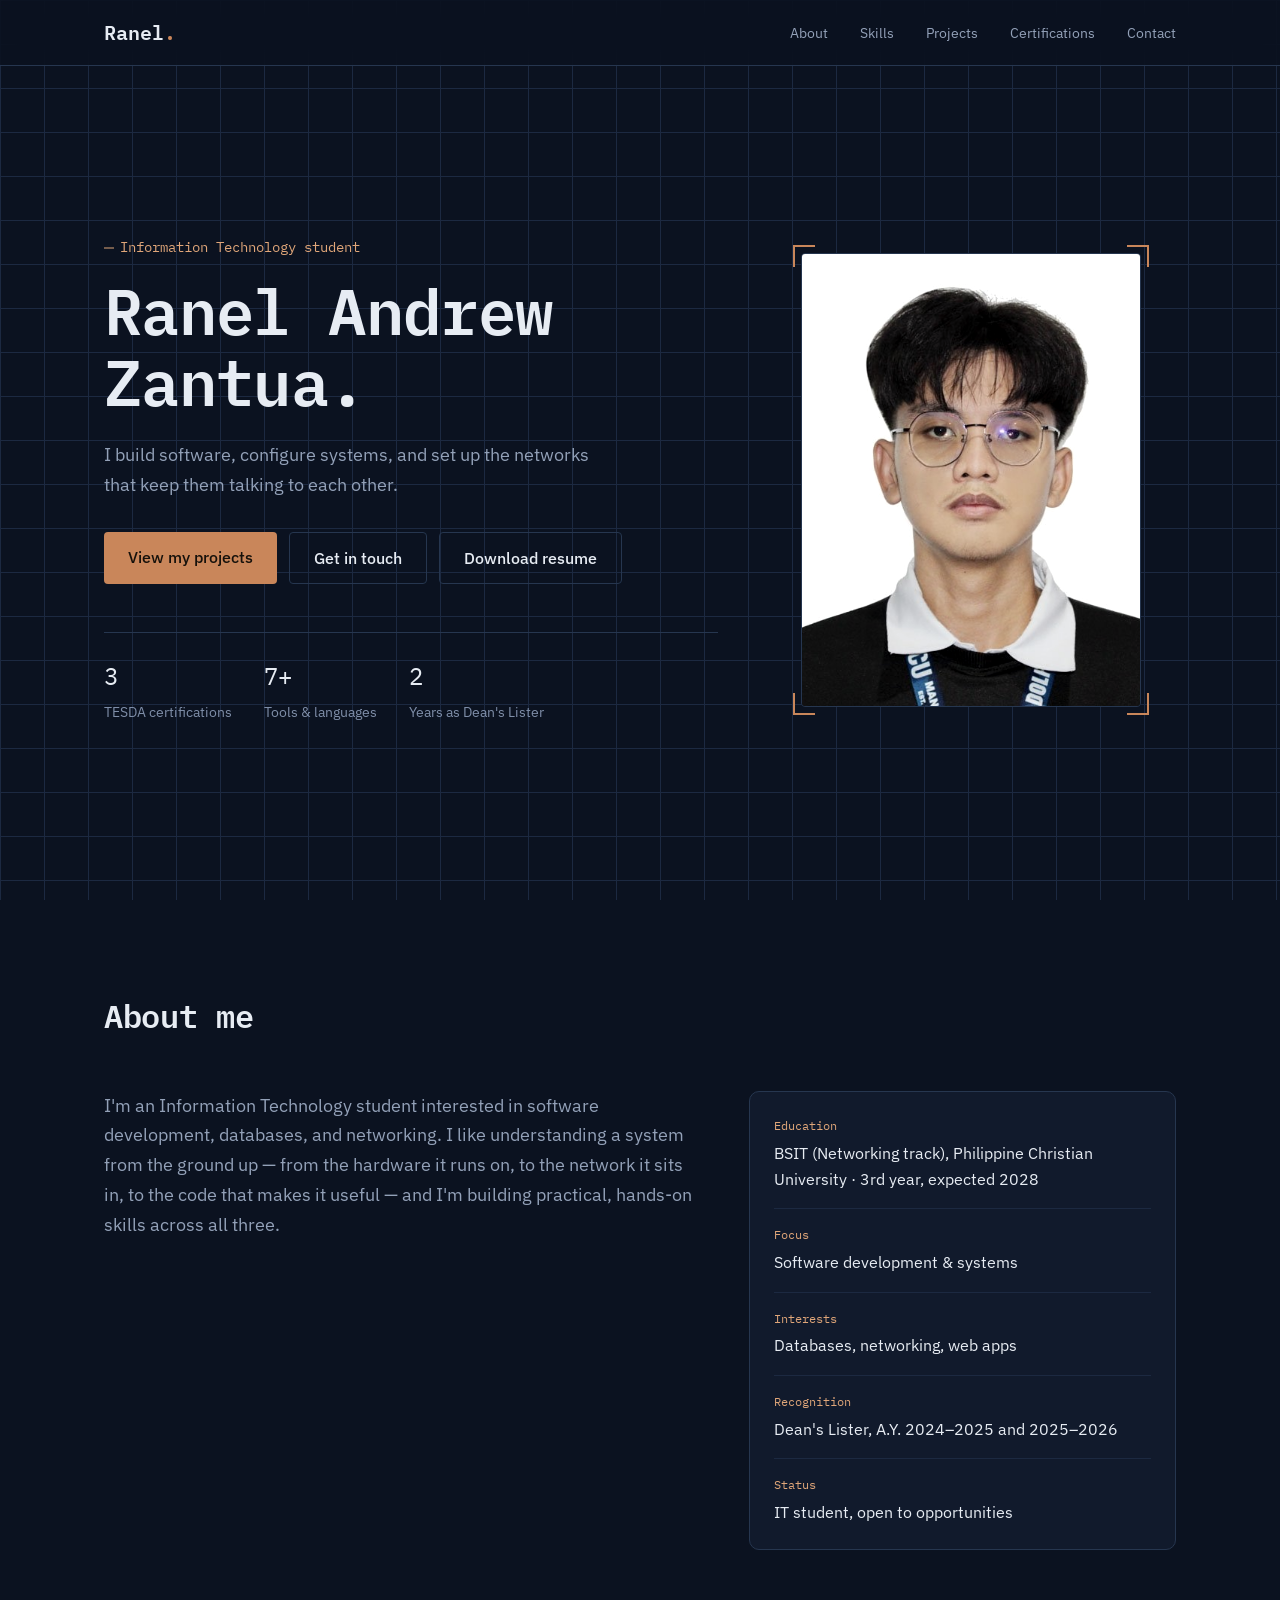
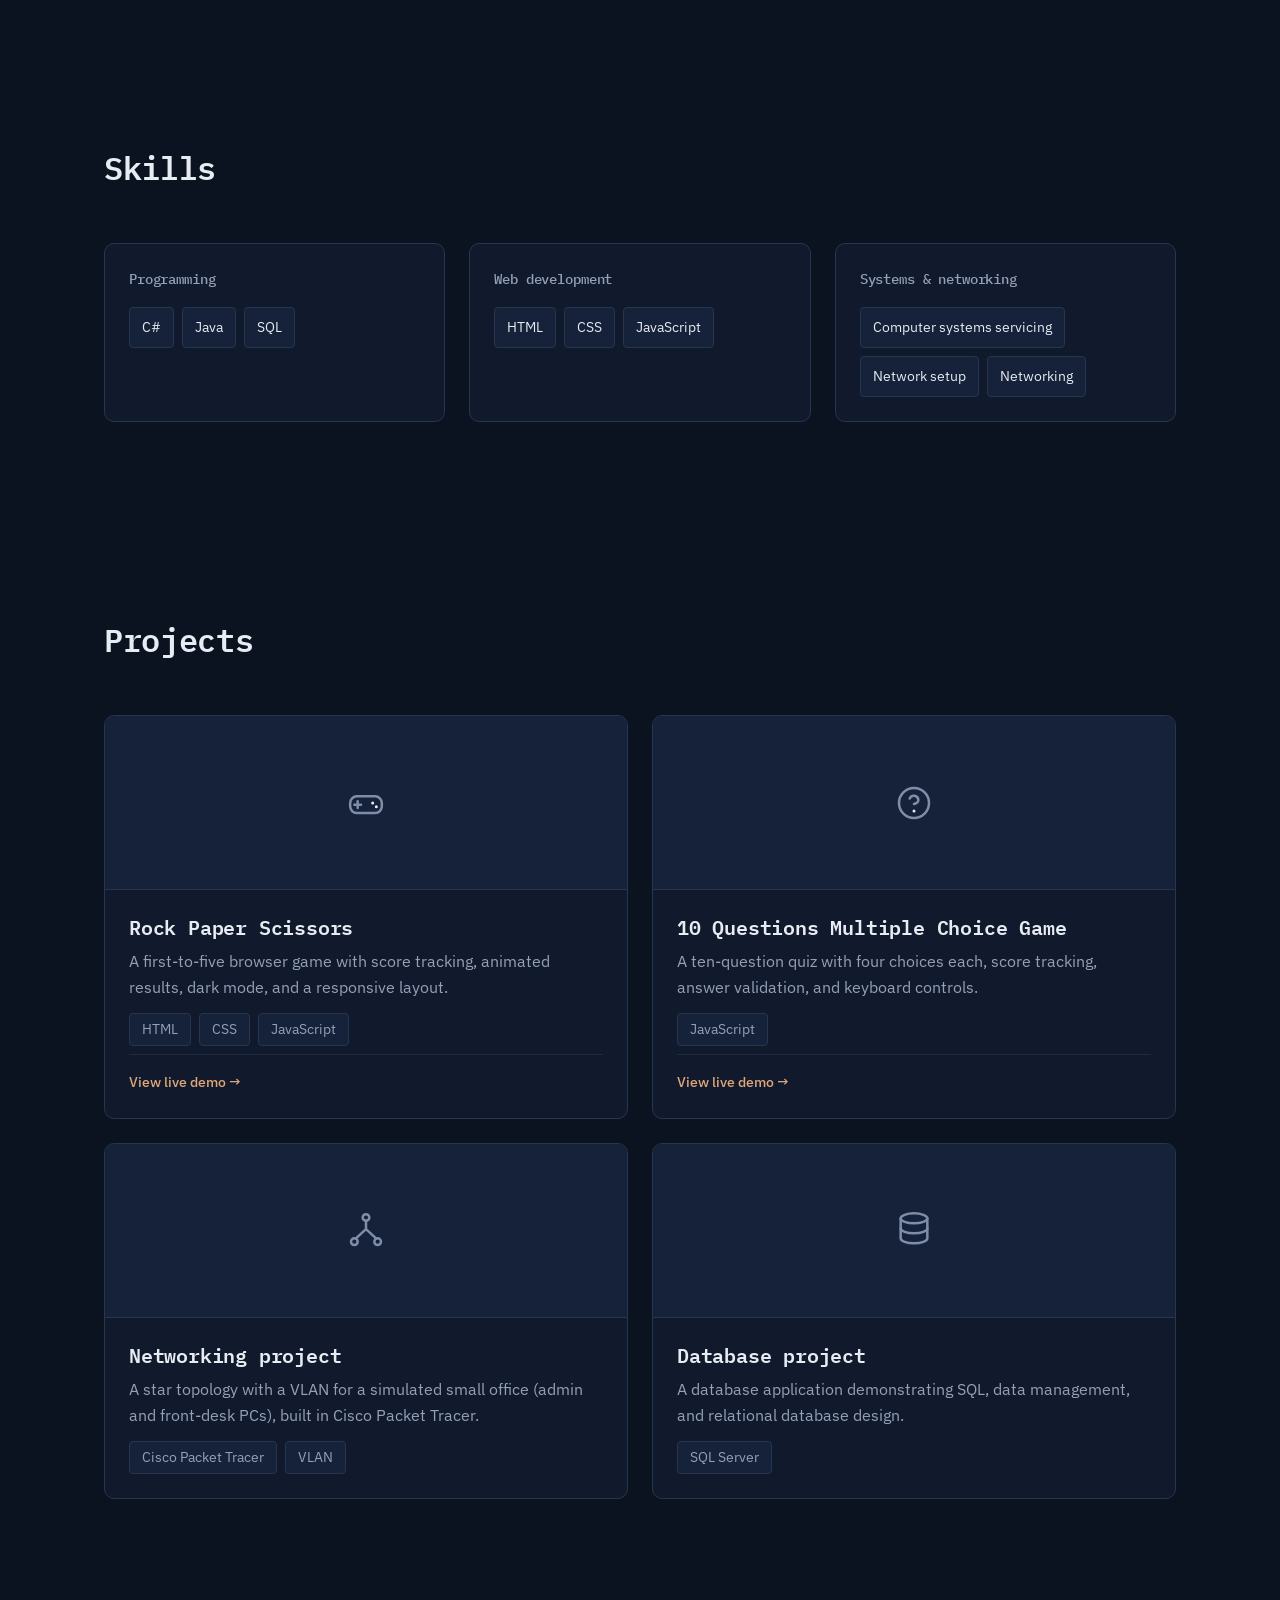
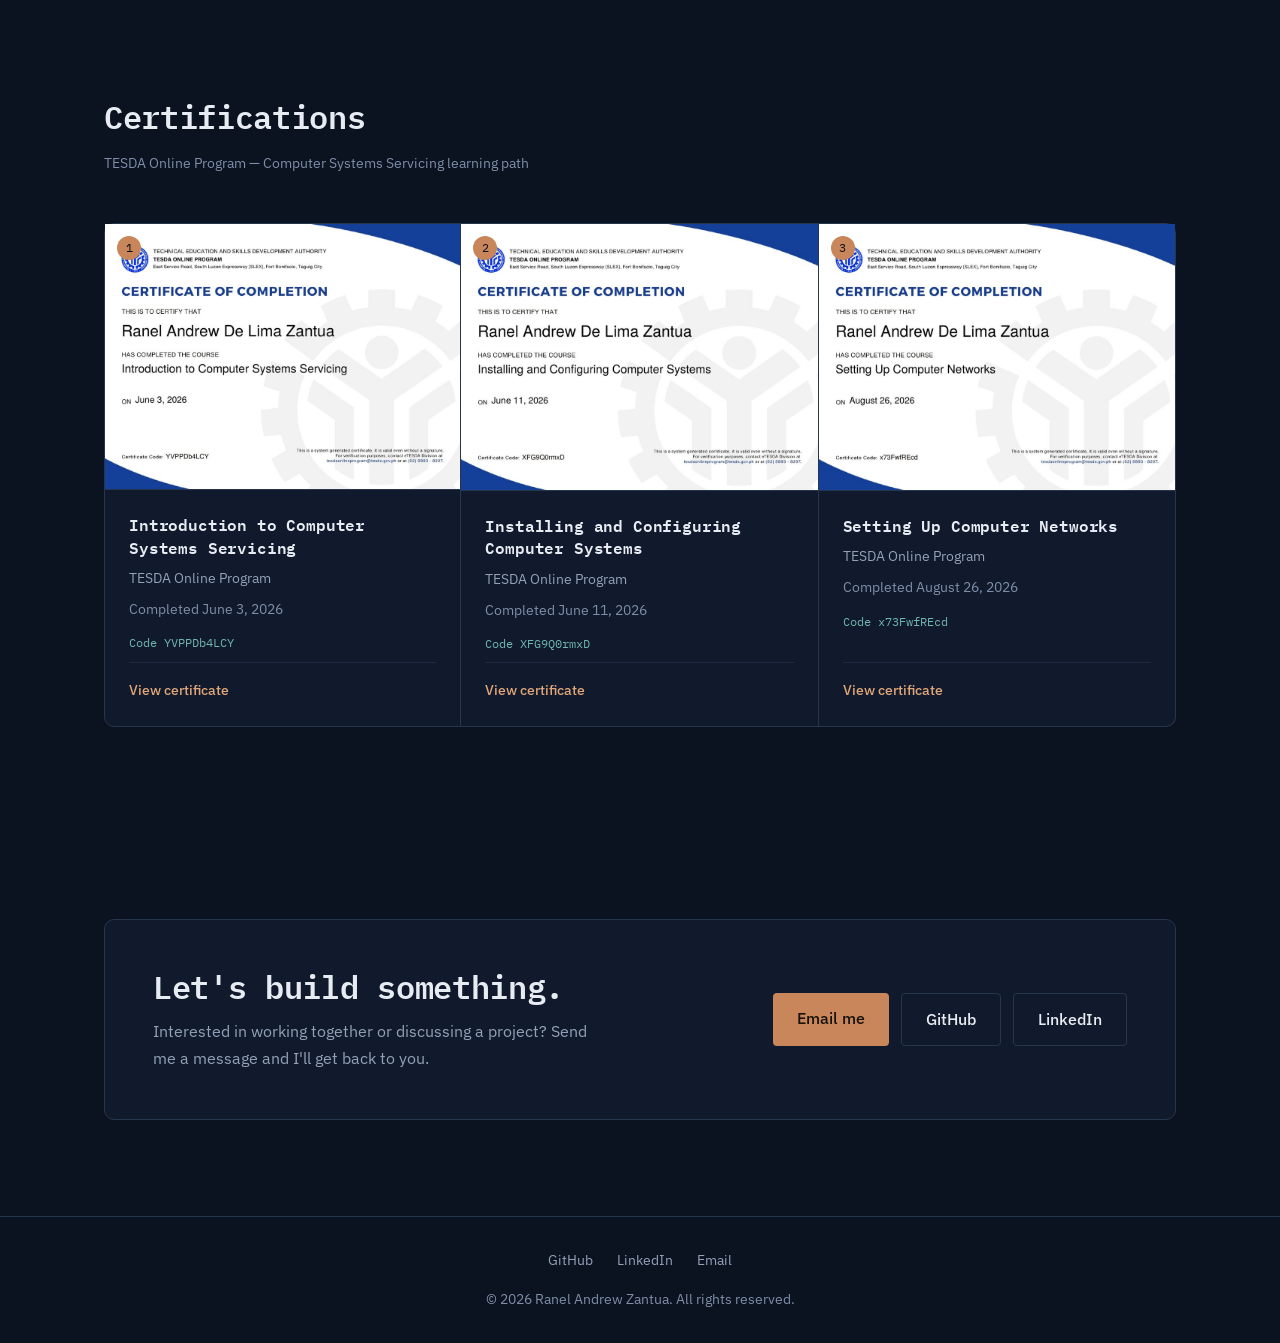
==== commit afe2929a: "Add files via upload" ====
--- a/index.html
+++ b/index.html
@@ -5,7 +5,7 @@
     <meta charset="UTF-8">
     <meta name="viewport" content="width=device-width, initial-scale=1.0">
 
-    <title>Ranel Zantua | IT Student &amp; Developer</title>
+    <title>Ranel Zantua — IT Student & Developer</title>
     <meta name="description" content="Portfolio of Ranel Andrew Zantua, an Information Technology student focused on software development, databases, and networking.">
     <meta name="robots" content="index, follow">
     <link rel="canonical" href="https://rzantua022.github.io/My-Portfolio/">
@@ -19,16 +19,16 @@
     <meta property="og:type" content="website">
     <meta property="og:url" content="https://rzantua022.github.io/My-Portfolio/">
     <meta property="og:site_name" content="Ranel Zantua">
-    <meta property="og:title" content="Ranel Zantua | IT Student &amp; Developer">
+    <meta property="og:title" content="Ranel Zantua — IT Student & Developer">
     <meta property="og:description" content="Portfolio of Ranel Andrew Zantua, an Information Technology student focused on software development, databases, and networking.">
     <meta property="og:image" content="https://rzantua022.github.io/My-Portfolio/assets/og/og-cover.png">
     <meta property="og:image:width" content="1200">
     <meta property="og:image:height" content="630">
-    <meta property="og:image:alt" content="Ranel Andrew Zantua, Information Technology student">
+    <meta property="og:image:alt" content="Ranel Andrew Zantua — Information Technology student">
     <meta property="og:locale" content="en_PH">
 
     <meta name="twitter:card" content="summary_large_image">
-    <meta name="twitter:title" content="Ranel Zantua | IT Student &amp; Developer">
+    <meta name="twitter:title" content="Ranel Zantua — IT Student & Developer">
     <meta name="twitter:description" content="Portfolio of Ranel Andrew Zantua, an Information Technology student focused on software development, databases, and networking.">
     <meta name="twitter:image" content="https://rzantua022.github.io/My-Portfolio/assets/og/og-cover.png">
 
@@ -48,6 +48,10 @@
         "jobTitle": "Information Technology Student",
         "description": "Information Technology student focused on software development, databases, and networking.",
         "email": "mailto:ranel.zantua28@gmail.com",
+        "affiliation": {
+            "@type": "CollegeOrUniversity",
+            "name": "Philippine Christian University"
+        },
         "sameAs": [
             "https://github.com/rzantua022",
             "https://www.linkedin.com/in/ranel-z-68131b405"
@@ -60,55 +64,26 @@
 
     <a href="#top" class="skip-link">Skip to content</a>
 
-    <div class="page-loader" id="pageLoader">
-        <div class="loader-mark">R<span>.</span></div>
-        <p class="loader-text">LOADING</p>
-    </div>
-
-    <div class="scroll-progress">
-        <div class="scroll-progress-fill" id="scrollProgressFill"></div>
-        <div class="scroll-progress-head" id="scrollProgressHead"></div>
-    </div>
-
     <header>
         <nav>
             <a href="#top" class="logo">Ranel<span>.</span></a>
 
-            <div class="nav-right">
-                <ul id="navList">
-                    <li><a href="#about">About</a></li>
-                    <li><a href="#skills">Skills</a></li>
-                    <li><a href="#projects">Projects</a></li>
-                    <li><a href="#certifications">Certifications</a></li>
-                    <li><a href="#contact">Contact</a></li>
-                </ul>
-
-                <button class="icon-btn" id="searchToggle" aria-label="Search this site">
-                    <svg viewBox="0 0 24 24" fill="none" stroke="currentColor" stroke-width="2" stroke-linecap="round" stroke-linejoin="round" aria-hidden="true">
-                        <circle cx="11" cy="11" r="7"></circle>
-                        <path d="m21 21-4.3-4.3"></path>
-                    </svg>
-                </button>
-
-                <button class="icon-btn" id="themeToggle" aria-label="Toggle dark or light theme">
-                    <svg class="icon-sun" viewBox="0 0 24 24" fill="none" stroke="currentColor" stroke-width="2" stroke-linecap="round" stroke-linejoin="round" aria-hidden="true">
-                        <circle cx="12" cy="12" r="4"></circle>
-                        <path d="M12 2v2M12 20v2M4.93 4.93l1.41 1.41M17.66 17.66l1.41 1.41M2 12h2M20 12h2M4.93 19.07l1.41-1.41M17.66 6.34l1.41-1.41"></path>
-                    </svg>
-                    <svg class="icon-moon" viewBox="0 0 24 24" fill="none" stroke="currentColor" stroke-width="2" stroke-linecap="round" stroke-linejoin="round" aria-hidden="true">
-                        <path d="M21 12.79A9 9 0 1 1 11.21 3 7 7 0 0 0 21 12.79Z"></path>
-                    </svg>
-                </button>
-
-                <button class="nav-toggle" id="navToggle" aria-label="Toggle menu" aria-expanded="false">
-                    <span></span><span></span><span></span>
-                </button>
-            </div>
+            <button class="nav-toggle" id="navToggle" aria-label="Toggle menu" aria-expanded="false" aria-controls="navList">
+                <span></span><span></span><span></span>
+            </button>
+
+            <ul id="navList">
+                <li><a href="#about">About</a></li>
+                <li><a href="#skills">Skills</a></li>
+                <li><a href="#projects">Projects</a></li>
+                <li><a href="#certifications">Certifications</a></li>
+                <li><a href="#contact">Contact</a></li>
+            </ul>
         </nav>
     </header>
 
 
-    <main id="top">
+    <main id="top" tabindex="-1">
 
         <section id="hero">
             <div class="hero-copy">
@@ -121,19 +96,10 @@
                     that keep them talking to each other.
                 </p>
 
-                <!-- To activate: add your resume file at assets/resume/resume.pdf -->
-                <a href="assets/resume/resume.pdf" download class="btn btn-resume">
-                    <svg viewBox="0 0 24 24" fill="none" stroke="currentColor" stroke-width="2" stroke-linecap="round" stroke-linejoin="round" aria-hidden="true">
-                        <path d="M12 3v12"></path>
-                        <path d="M7 10l5 5 5-5"></path>
-                        <path d="M4 19h16"></path>
-                    </svg>
-                    Download résumé
-                </a>
-
                 <div class="hero-actions">
-                    <a href="#projects" class="btn btn-ghost">View my projects</a>
+                    <a href="#projects" class="btn btn-primary">View my projects</a>
                     <a href="#contact" class="btn btn-ghost">Get in touch</a>
+                    <a href="assets/Ranel_Zantua_Resume.pdf" class="btn btn-ghost" download="Ranel_Zantua_Resume.pdf">Download resume</a>
                 </div>
 
                 <dl class="hero-stats">
@@ -146,21 +112,20 @@
                         <dd>Tools &amp; languages</dd>
                     </div>
                     <div>
-                        <dt>2026</dt>
-                        <dd>Currently studying</dd>
+                        <dt>2</dt>
+                        <dd>Years as Dean's Lister</dd>
                     </div>
                 </dl>
             </div>
 
             <div class="hero-frame">
-                <div class="hero-frame-inner img-frame">
-                    <img src="assets/img/profile.jpg" alt="Portrait of Ranel Andrew Zantua" loading="eager" fetchpriority="high">
+                <div class="hero-frame-inner">
+                    <img src="assets/img/profile.jpg" alt="Portrait of Ranel Andrew Zantua">
                 </div>
                 <span class="corner corner-tl"></span>
                 <span class="corner corner-tr"></span>
                 <span class="corner corner-bl"></span>
                 <span class="corner corner-br"></span>
-                <span class="hero-frame-tag">UNIT&nbsp;01</span>
             </div>
         </section>
 
@@ -173,12 +138,16 @@
             <div class="about-grid">
                 <p class="about-text">
                     I'm an Information Technology student interested in software development,
-                    databases, and networking. I like understanding a system from the ground up,
-                    starting with the hardware it runs on, through the network it sits in, to the
-                    code that makes it useful. I'm building practical, hands-on skills across all three.
+                    databases, and networking. I like understanding a system from the ground up —
+                    from the hardware it runs on, to the network it sits in, to the code that
+                    makes it useful — and I'm building practical, hands-on skills across all three.
                 </p>
 
-                <ul class="about-facts">
+                <ul class="about-facts card">
+                    <li>
+                        <span class="fact-label">Education</span>
+                        <span>BSIT (Networking track), Philippine Christian University &middot; 3rd year, expected 2028</span>
+                    </li>
                     <li>
                         <span class="fact-label">Focus</span>
                         <span>Software development &amp; systems</span>
@@ -188,6 +157,10 @@
                         <span>Databases, networking, web apps</span>
                     </li>
                     <li>
+                        <span class="fact-label">Recognition</span>
+                        <span>Dean's Lister, A.Y. 2024&ndash;2025 and 2025&ndash;2026</span>
+                    </li>
+                    <li>
                         <span class="fact-label">Status</span>
                         <span>IT student, open to opportunities</span>
                     </li>
@@ -201,16 +174,9 @@
                 <h2>Skills</h2>
             </div>
 
-            <div class="skills-panel">
-                <div class="skill-row">
-                    <div class="skill-row-label">
-                        <span class="skill-icon">
-                            <svg viewBox="0 0 24 24" fill="none" stroke="currentColor" stroke-width="1.8" stroke-linecap="round" stroke-linejoin="round" aria-hidden="true">
-                                <path d="m8 6-6 6 6 6M16 6l6 6-6 6"></path>
-                            </svg>
-                        </span>
-                        <h3>Programming</h3>
-                    </div>
+            <div class="skills-grid">
+                <div class="skill-group card">
+                    <h3>Programming</h3>
                     <div class="tag-row">
                         <span class="tag">C#</span>
                         <span class="tag">Java</span>
@@ -218,16 +184,8 @@
                     </div>
                 </div>
 
-                <div class="skill-row">
-                    <div class="skill-row-label">
-                        <span class="skill-icon">
-                            <svg viewBox="0 0 24 24" fill="none" stroke="currentColor" stroke-width="1.8" stroke-linecap="round" stroke-linejoin="round" aria-hidden="true">
-                                <circle cx="12" cy="12" r="9"></circle>
-                                <path d="M3 12h18M12 3c2.5 2.6 3.8 6 3.8 9s-1.3 6.4-3.8 9c-2.5-2.6-3.8-6-3.8-9s1.3-6.4 3.8-9Z"></path>
-                            </svg>
-                        </span>
-                        <h3>Web development</h3>
-                    </div>
+                <div class="skill-group card">
+                    <h3>Web development</h3>
                     <div class="tag-row">
                         <span class="tag">HTML</span>
                         <span class="tag">CSS</span>
@@ -235,18 +193,8 @@
                     </div>
                 </div>
 
-                <div class="skill-row">
-                    <div class="skill-row-label">
-                        <span class="skill-icon">
-                            <svg viewBox="0 0 24 24" fill="none" stroke="currentColor" stroke-width="1.8" stroke-linecap="round" stroke-linejoin="round" aria-hidden="true">
-                                <circle cx="5" cy="6" r="2.2"></circle>
-                                <circle cx="19" cy="6" r="2.2"></circle>
-                                <circle cx="12" cy="18" r="2.2"></circle>
-                                <path d="M6.8 7.4 10.5 16M17.2 7.4 13.5 16M7.2 6h9.6"></path>
-                            </svg>
-                        </span>
-                        <h3>Systems &amp; networking</h3>
-                    </div>
+                <div class="skill-group card">
+                    <h3>Systems &amp; networking</h3>
                     <div class="tag-row">
                         <span class="tag">Computer systems servicing</span>
                         <span class="tag">Network setup</span>
@@ -263,9 +211,9 @@
             </div>
 
             <div class="project-grid">
-                <article class="project-card">
+                <article class="project-card card card-interactive">
                     <div class="project-thumb">
-                        <svg viewBox="0 0 24 24" fill="none" stroke="currentColor" stroke-width="1.5" stroke-linecap="round" stroke-linejoin="round" aria-hidden="true">
+                        <svg viewBox="0 0 24 24" fill="none" stroke-width="1.5" stroke-linecap="round" stroke-linejoin="round" aria-hidden="true">
                             <rect x="2.5" y="8" width="19" height="10" rx="4"></rect>
                             <path d="M7 11v4M5 13h4"></path>
                             <circle cx="16" cy="12" r="0.9" fill="currentColor" stroke="none"></circle>
@@ -277,55 +225,97 @@
                         <h3>Rock Paper Scissors</h3>
 
                         <p>
-                            A browser-based Rock Paper Scissors game built with HTML, CSS,
-                            and JavaScript.
+                            A first-to-five browser game with score tracking, animated results,
+                            dark mode, and a responsive layout.
+                        </p>
+
+                        <div class="tag-row">
+                            <span class="tag tag-small">HTML</span>
+                            <span class="tag tag-small">CSS</span>
+                            <span class="tag tag-small">JavaScript</span>
+                        </div>
+
+                        <a href="https://rzantua022.github.io/rock-paper-scissors/" target="_blank" rel="noopener" class="card-link">
+                            View live demo →
+                        </a>
+                    </div>
+                </article>
+
+
+                <article class="project-card card card-interactive">
+                    <div class="project-thumb">
+                        <svg viewBox="0 0 24 24" fill="none" stroke-width="1.5" stroke-linecap="round" stroke-linejoin="round" aria-hidden="true">
+                            <circle cx="12" cy="12" r="9"></circle>
+                            <path d="M9.4 9.3a2.7 2.7 0 0 1 5.2.9c0 1.8-2.6 2.4-2.6 2.4"></path>
+                            <circle cx="12" cy="16.8" r="0.9" fill="currentColor" stroke="none"></circle>
+                        </svg>
+                    </div>
+
+                    <div class="project-body">
+                        <h3>10 Questions Multiple Choice Game</h3>
+
+                        <p>
+                            A ten-question quiz with four choices each, score tracking, answer
+                            validation, and keyboard controls.
                         </p>
 
                         <div class="tag-row">
                             <span class="tag tag-small">JavaScript</span>
                         </div>
-                    </div>
-
-                    <div class="project-links">
-                        <a href="https://rzantua022.github.io/rock-paper-scissors/" target="_blank" rel="noopener" class="project-link">
-                            Live demo
+
+                        <a href="https://rzantua022.github.io/10-questions-multiple-choices-game/" target="_blank" rel="noopener" class="card-link">
+                            View live demo →
                         </a>
                     </div>
                 </article>
 
 
-                <article class="project-card">
+                <article class="project-card card card-interactive">
                     <div class="project-thumb">
-                        <svg viewBox="0 0 24 24" fill="none" stroke="currentColor" stroke-width="1.5" stroke-linecap="round" stroke-linejoin="round" aria-hidden="true">
-                            <circle cx="5" cy="6" r="1.6"></circle>
-                            <path d="M9 6h11"></path>
-                            <circle cx="5" cy="12" r="1.6"></circle>
-                            <path d="M9 12h11"></path>
-                            <circle cx="5" cy="18" r="1.6" fill="currentColor" stroke="none"></circle>
-                            <path d="M9 18h11"></path>
+                        <svg viewBox="0 0 24 24" fill="none" stroke-width="1.5" stroke-linecap="round" stroke-linejoin="round" aria-hidden="true">
+                            <circle cx="12" cy="4.5" r="2"></circle>
+                            <circle cx="5" cy="19" r="2"></circle>
+                            <circle cx="19" cy="19" r="2"></circle>
+                            <path d="M12 6.5v5M12 11.5l-6.2 5.7M12 11.5l6.2 5.7"></path>
                         </svg>
                     </div>
 
                     <div class="project-body">
-                        <h3>General Knowledge Quiz</h3>
+                        <h3>Networking project</h3>
 
                         <p>
-                            A 10-question multiple-choice quiz game built with HTML, CSS,
-                            and JavaScript.
+                            A star topology with a VLAN for a simulated small office
+                            (admin and front-desk PCs), built in Cisco Packet Tracer.
                         </p>
 
                         <div class="tag-row">
-                            <span class="tag tag-small">JavaScript</span>
+                            <span class="tag tag-small">Cisco Packet Tracer</span>
+                            <span class="tag tag-small">VLAN</span>
                         </div>
                     </div>
-
-                    <div class="project-links">
-                        <a href="https://github.com/rzantua022/10-questions-multiple-choices-game" target="_blank" rel="noopener" class="project-link">
-                            GitHub
-                        </a>
-                        <a href="https://rzantua022.github.io/10-questions-multiple-choices-game/" target="_blank" rel="noopener" class="project-link">
-                            Live demo
-                        </a>
+                </article>
+
+
+                <article class="project-card card card-interactive">
+                    <div class="project-thumb">
+                        <svg viewBox="0 0 24 24" fill="none" stroke-width="1.5" stroke-linecap="round" stroke-linejoin="round" aria-hidden="true">
+                            <ellipse cx="12" cy="5" rx="8" ry="3"></ellipse>
+                            <path d="M4 5v6c0 1.66 3.58 3 8 3s8-1.34 8-3V5"></path>
+                            <path d="M4 11v6c0 1.66 3.58 3 8 3s8-1.34 8-3v-6"></path>
+                        </svg>
+                    </div>
+
+                    <div class="project-body">
+                        <h3>Database project</h3>
+
+                        <p>
+                            A database application demonstrating SQL, data management,
+                            and relational database design.
+                        </p>
+
+                        <div class="tag-row">
+                            <span class="tag tag-small">SQL Server</span>
+                        </div>
                     </div>
                 </article>
             </div>
@@ -335,14 +325,14 @@
         <section id="certifications" class="reveal">
             <div class="section-head">
                 <h2>Certifications</h2>
-                <p class="section-note">TESDA Online Program: Computer Systems Servicing learning path</p>
+                <p class="section-note">TESDA Online Program — Computer Systems Servicing learning path</p>
             </div>
 
             <ol class="certification-container">
 
-                <li class="certification-card">
-                    <button class="cert-thumb img-frame" data-cert="intro" aria-label="View Introduction to Computer Systems Servicing certificate">
-                        <img src="assets/certs/intro-computer-systems-servicing.jpg" alt="Certificate: Introduction to Computer Systems Servicing" loading="lazy">
+                <li class="certification-card card card-interactive">
+                    <button class="cert-thumb" data-cert="intro" aria-label="View Introduction to Computer Systems Servicing certificate">
+                        <img src="assets/certs/intro-computer-systems-servicing.jpg" alt="Certificate: Introduction to Computer Systems Servicing">
                     </button>
 
                     <div class="cert-body">
@@ -350,16 +340,16 @@
                         <p class="issuer">TESDA Online Program</p>
                         <p class="date">Completed June 3, 2026</p>
                         <p class="cert-code">Code&nbsp;YVPPDb4LCY</p>
-                        <a href="assets/certs/intro-computer-systems-servicing.pdf" target="_blank" rel="noopener">
+                        <a href="assets/certs/intro-computer-systems-servicing.pdf" class="card-link" target="_blank" rel="noopener">
                             View certificate
                         </a>
                     </div>
                 </li>
 
 
-                <li class="certification-card">
-                    <button class="cert-thumb img-frame" data-cert="install" aria-label="View Installing and Configuring Computer Systems certificate">
-                        <img src="assets/certs/installing-configuring-computer-systems.jpg" alt="Certificate: Installing and Configuring Computer Systems" loading="lazy">
+                <li class="certification-card card card-interactive">
+                    <button class="cert-thumb" data-cert="install" aria-label="View Installing and Configuring Computer Systems certificate">
+                        <img src="assets/certs/installing-configuring-computer-systems.jpg" alt="Certificate: Installing and Configuring Computer Systems">
                     </button>
 
                     <div class="cert-body">
@@ -367,16 +357,16 @@
                         <p class="issuer">TESDA Online Program</p>
                         <p class="date">Completed June 11, 2026</p>
                         <p class="cert-code">Code&nbsp;XFG9Q0rmxD</p>
-                        <a href="assets/certs/installing-configuring-computer-systems.pdf" target="_blank" rel="noopener">
+                        <a href="assets/certs/installing-configuring-computer-systems.pdf" class="card-link" target="_blank" rel="noopener">
                             View certificate
                         </a>
                     </div>
                 </li>
 
 
-                <li class="certification-card">
-                    <button class="cert-thumb img-frame" data-cert="network" aria-label="View Setting Up Computer Networks certificate">
-                        <img src="assets/certs/setting-up-computer-networks.jpg" alt="Certificate: Setting Up Computer Networks" loading="lazy">
+                <li class="certification-card card card-interactive">
+                    <button class="cert-thumb" data-cert="network" aria-label="View Setting Up Computer Networks certificate">
+                        <img src="assets/certs/setting-up-computer-networks.jpg" alt="Certificate: Setting Up Computer Networks">
                     </button>
 
                     <div class="cert-body">
@@ -384,7 +374,7 @@
                         <p class="issuer">TESDA Online Program</p>
                         <p class="date">Completed August 26, 2026</p>
                         <p class="cert-code">Code&nbsp;x73FwfREcd</p>
-                        <a href="assets/certs/setting-up-computer-networks.pdf" target="_blank" rel="noopener">
+                        <a href="assets/certs/setting-up-computer-networks.pdf" class="card-link" target="_blank" rel="noopener">
                             View certificate
                         </a>
                     </div>
@@ -395,7 +385,7 @@
 
 
         <section id="contact" class="reveal">
-            <div class="contact-panel">
+            <div class="contact-panel card">
                 <div>
                     <h2>Let's build something.</h2>
                     <p>
@@ -406,20 +396,8 @@
 
                 <div class="contact-actions">
                     <a href="mailto:ranel.zantua28@gmail.com" class="btn btn-primary">Email me</a>
-
-                    <div class="contact-social">
-                        <a href="https://github.com/rzantua022" target="_blank" rel="noopener" aria-label="GitHub profile">
-                            <svg viewBox="0 0 24 24" fill="none" stroke="currentColor" stroke-width="1.8" stroke-linecap="round" stroke-linejoin="round" aria-hidden="true">
-                                <path d="M9 19c-4.3 1.4-4.3-2.5-6-3m12 5v-3.5c0-1 .1-1.4-.5-2 2.8-.3 5.5-1.4 5.5-6a4.6 4.6 0 0 0-1.3-3.2 4.2 4.2 0 0 0-.1-3.2s-1.1-.3-3.5 1.3a12.3 12.3 0 0 0-6.2 0C6.5 2.8 5.4 3.1 5.4 3.1a4.2 4.2 0 0 0-.1 3.2A4.6 4.6 0 0 0 4 9.5c0 4.6 2.7 5.7 5.5 6-.6.6-.6 1.2-.5 2V21"></path>
-                            </svg>
-                        </a>
-                        <a href="https://www.linkedin.com/in/ranel-z-68131b405" target="_blank" rel="noopener" aria-label="LinkedIn profile">
-                            <svg viewBox="0 0 24 24" fill="none" stroke="currentColor" stroke-width="1.8" stroke-linecap="round" stroke-linejoin="round" aria-hidden="true">
-                                <rect x="3" y="3" width="18" height="18" rx="2"></rect>
-                                <path d="M7 10v7M7 7v.01M12 17v-4.5a2.5 2.5 0 0 1 5 0V17M12 10v7"></path>
-                            </svg>
-                        </a>
-                    </div>
+                    <a href="https://github.com/rzantua022" class="btn btn-ghost" target="_blank" rel="noopener">GitHub</a>
+                    <a href="https://www.linkedin.com/in/ranel-z-68131b405" class="btn btn-ghost" target="_blank" rel="noopener">LinkedIn</a>
                 </div>
             </div>
         </section>
@@ -428,100 +406,29 @@
 
 
     <footer>
+        <div class="footer-links">
+            <a href="https://github.com/rzantua022" target="_blank" rel="noopener">GitHub</a>
+            <a href="https://www.linkedin.com/in/ranel-z-68131b405" target="_blank" rel="noopener">LinkedIn</a>
+            <a href="mailto:ranel.zantua28@gmail.com">Email</a>
+        </div>
         <p>&copy; 2026 Ranel Andrew Zantua. All rights reserved.</p>
-        <div class="footer-links">
-            <a href="privacy.html">Privacy Policy</a>
-            <a href="terms.html">Terms of Service</a>
-        </div>
     </footer>
 
-    <div class="lightbox" id="certLightbox" hidden>
+    <div class="lightbox" id="certLightbox" role="dialog" aria-modal="true" aria-label="Certificate viewer" hidden>
         <div class="lightbox-backdrop" data-close></div>
         <div class="lightbox-content">
-            <button class="lightbox-close" data-close aria-label="Close">&times;</button>
-            <img src="assets/certs/intro-computer-systems-servicing.jpg" alt="Certificate preview" id="lightboxImage">
+            <button class="lightbox-close" id="lightboxClose" data-close aria-label="Close certificate viewer">&times;</button>
+            <img src="" alt="" id="lightboxImage">
+            <div class="lightbox-controls">
+                <button class="lightbox-nav" id="lightboxPrev" aria-label="Previous certificate">&lsaquo;</button>
+                <p class="lightbox-caption" id="lightboxCaption" aria-live="polite"></p>
+                <button class="lightbox-nav" id="lightboxNext" aria-label="Next certificate">&rsaquo;</button>
+            </div>
         </div>
     </div>
 
-    <div class="search-modal" id="searchModal" hidden>
-        <div class="search-backdrop" data-close></div>
-        <div class="search-panel">
-            <div class="search-input-row">
-                <svg viewBox="0 0 24 24" fill="none" stroke="currentColor" stroke-width="2" stroke-linecap="round" stroke-linejoin="round" aria-hidden="true">
-                    <circle cx="11" cy="11" r="7"></circle>
-                    <path d="m21 21-4.3-4.3"></path>
-                </svg>
-                <input type="text" id="searchInput" placeholder="Search the site" autocomplete="off" aria-label="Search the site">
-                <span class="search-kbd">Esc</span>
-            </div>
-            <ul class="search-results" id="searchResults"></ul>
-        </div>
-    </div>
-
-    <div class="fab-contact">
-        <div class="fab-menu" id="fabMenu">
-            <a href="mailto:ranel.zantua28@gmail.com" class="fab-item">
-                <span class="fab-item-icon">
-                    <svg viewBox="0 0 24 24" fill="none" stroke="currentColor" stroke-width="1.8" stroke-linecap="round" stroke-linejoin="round" aria-hidden="true">
-                        <rect x="3" y="5" width="18" height="14" rx="2"></rect>
-                        <path d="m4 7 8 6 8-6"></path>
-                    </svg>
-                </span>
-                <span>Email</span>
-            </a>
-            <a href="https://github.com/rzantua022" target="_blank" rel="noopener" class="fab-item">
-                <span class="fab-item-icon">
-                    <svg viewBox="0 0 24 24" fill="none" stroke="currentColor" stroke-width="1.8" stroke-linecap="round" stroke-linejoin="round" aria-hidden="true">
-                        <path d="M9 19c-4.3 1.4-4.3-2.5-6-3m12 5v-3.5c0-1 .1-1.4-.5-2 2.8-.3 5.5-1.4 5.5-6a4.6 4.6 0 0 0-1.3-3.2 4.2 4.2 0 0 0-.1-3.2s-1.1-.3-3.5 1.3a12.3 12.3 0 0 0-6.2 0C6.5 2.8 5.4 3.1 5.4 3.1a4.2 4.2 0 0 0-.1 3.2A4.6 4.6 0 0 0 4 9.5c0 4.6 2.7 5.7 5.5 6-.6.6-.6 1.2-.5 2V21"></path>
-                    </svg>
-                </span>
-                <span>GitHub</span>
-            </a>
-            <a href="https://www.linkedin.com/in/ranel-z-68131b405" target="_blank" rel="noopener" class="fab-item">
-                <span class="fab-item-icon">
-                    <svg viewBox="0 0 24 24" fill="none" stroke="currentColor" stroke-width="1.8" stroke-linecap="round" stroke-linejoin="round" aria-hidden="true">
-                        <rect x="3" y="3" width="18" height="18" rx="2"></rect>
-                        <path d="M7 10v7M7 7v.01M12 17v-4.5a2.5 2.5 0 0 1 5 0V17M12 10v7"></path>
-                    </svg>
-                </span>
-                <span>LinkedIn</span>
-            </a>
-        </div>
-
-        <button class="fab-toggle" id="fabToggle" aria-label="Contact options" aria-expanded="false">
-            <svg class="icon-plus" viewBox="0 0 24 24" fill="none" stroke="currentColor" stroke-width="2" stroke-linecap="round" stroke-linejoin="round" aria-hidden="true">
-                <path d="M4 12h16M12 4v16"></path>
-            </svg>
-            <svg class="icon-close" viewBox="0 0 24 24" fill="none" stroke="currentColor" stroke-width="2" stroke-linecap="round" stroke-linejoin="round" aria-hidden="true">
-                <path d="M6 6l12 12M18 6 6 18"></path>
-            </svg>
-        </button>
-    </div>
-
-    <button class="back-to-top" id="backToTop" aria-label="Back to top">
-        <svg viewBox="0 0 24 24" fill="none" stroke="currentColor" stroke-width="2" stroke-linecap="round" stroke-linejoin="round" aria-hidden="true">
-            <path d="M12 19V5M5 12l7-7 7 7"></path>
-        </svg>
-    </button>
-
-    <script>
-        window.SITE_SEARCH_INDEX = [
-            { label: "About me", section: "About", url: "#about", keywords: "information technology student software development databases networking" },
-            { label: "Programming", section: "Skills", url: "#skills", keywords: "C# Java SQL programming languages" },
-            { label: "Web development", section: "Skills", url: "#skills", keywords: "HTML CSS JavaScript web development" },
-            { label: "Systems & networking", section: "Skills", url: "#skills", keywords: "computer systems servicing network setup networking" },
-            { label: "Rock Paper Scissors", section: "Projects", url: "#projects", keywords: "rock paper scissors game javascript" },
-            { label: "General Knowledge Quiz", section: "Projects", url: "#projects", keywords: "quiz game multiple choice ten questions javascript" },
-            { label: "Introduction to Computer Systems Servicing", section: "Certifications", url: "#certifications", keywords: "tesda certificate computer systems servicing" },
-            { label: "Installing and Configuring Computer Systems", section: "Certifications", url: "#certifications", keywords: "tesda certificate installing configuring computer systems" },
-            { label: "Setting Up Computer Networks", section: "Certifications", url: "#certifications", keywords: "tesda certificate setting up computer networks" },
-            { label: "Contact", section: "Contact", url: "#contact", keywords: "email linkedin github contact message" },
-            { label: "Privacy Policy", section: "Legal", url: "privacy.html", keywords: "privacy policy data" },
-            { label: "Terms of Service", section: "Legal", url: "terms.html", keywords: "terms of service conditions" }
-        ];
-    </script>
     <script src="script.js"></script>
 
 </body>
 
-</html>
+</html>
--- a/style.css
+++ b/style.css
@@ -1,9 +1,11 @@
 /* -------------------------------------------------------
    Tokens
+   Breakpoints (not usable in var(), so documented here):
+   tablet <= 1024px, mobile <= 640px
 ------------------------------------------------------- */
 :root {
+    /* Color */
     --bg: #0b1220;
-    --bg-rgb: 11, 18, 32;
     --panel: #111a2c;
     --panel-raised: #16213a;
     --line: #26364f;
@@ -11,43 +13,58 @@
 
     --text: #e7ecf3;
     --text-muted: #93a1b8;
-    --text-faint: #5c6b85;
+    --text-faint: #7f8ea8;
 
     --copper: #c9865a;
     --copper-bright: #e0a679;
     --teal: #6fb7ae;
 
+    --on-copper: #16110b;
+    --paper: #ffffff;
+    --glass: rgba(11, 18, 32, 0.86);
+    --overlay: rgba(6, 10, 18, 0.88);
+
+    /* Type */
     --font-mono: 'IBM Plex Mono', ui-monospace, 'SFMono-Regular', Menlo, monospace;
     --font-sans: 'IBM Plex Sans', -apple-system, BlinkMacSystemFont, 'Segoe UI', sans-serif;
 
+    --fs-label: 12px;
+    --fs-small: 14px;
+    --fs-body: 16px;
+    --fs-lede: 18px;
+    --fs-h3: 20px;
+    --fs-stat: 24px;
+    --fs-h2: 32px;
+    --fs-display: clamp(40px, 5.4vw, 64px);
+    --fs-error: clamp(72px, 14vw, 140px);
+
+    /* Spacing (4px base) */
+    --space-1: 4px;
+    --space-2: 8px;
+    --space-3: 12px;
+    --space-4: 16px;
+    --space-5: 24px;
+    --space-6: 32px;
+    --space-7: 48px;
+    --space-8: 64px;
+    --space-9: 96px;
+
+    /* Shape and depth */
     --radius-s: 4px;
     --radius-m: 10px;
-    --radius-pill: 999px;
-
+    --radius-full: 9999px;
+    --shadow-card: 0 12px 28px -14px rgba(0, 0, 0, 0.55);
+
+    /* Motion */
+    --dur-fast: 150ms;
+    --dur-base: 250ms;
+    --dur-slow: 500ms;
+    --ease: cubic-bezier(0.16, 1, 0.3, 1);
+    --stagger: 80ms;
+
+    /* Layout */
     --content-w: 1120px;
-
-    --skeleton-base: #16213a;
-    --skeleton-shine: rgba(231, 236, 243, 0.08);
-}
-
-[data-theme="light"] {
-    --bg: #f4f6fb;
-    --bg-rgb: 244, 246, 251;
-    --panel: #ffffff;
-    --panel-raised: #eef1f8;
-    --line: #d7deeb;
-    --line-soft: #e6eaf3;
-
-    --text: #16213a;
-    --text-muted: #4d5973;
-    --text-faint: #8893ab;
-
-    --copper: #b4683a;
-    --copper-bright: #96512a;
-    --teal: #3f8a81;
-
-    --skeleton-base: #e6eaf3;
-    --skeleton-shine: rgba(22, 33, 58, 0.06);
+    --grid-size: 44px;
 }
 
 * {
@@ -66,26 +83,27 @@
     }
     * {
         animation-duration: 0.001ms !important;
+        animation-delay: 0s !important;
         transition-duration: 0.001ms !important;
+        transition-delay: 0s !important;
     }
 }
 
 body {
     font-family: var(--font-sans);
-    font-size: 16px;
+    font-size: var(--fs-body);
     line-height: 1.65;
     background:
-        linear-gradient(var(--line-soft) 1px, transparent 1px) 0 0 / 100% 44px,
-        linear-gradient(90deg, var(--line-soft) 1px, transparent 1px) 0 0 / 44px 100%,
+        linear-gradient(var(--line-soft) 1px, transparent 1px) 0 0 / 100% var(--grid-size),
+        linear-gradient(90deg, var(--line-soft) 1px, transparent 1px) 0 0 / var(--grid-size) 100%,
         var(--bg);
     background-attachment: fixed;
     color: var(--text);
-    transition: background-color 0.25s ease, color 0.25s ease;
 }
 
 ::selection {
     background: var(--copper);
-    color: #14100c;
+    color: var(--on-copper);
 }
 
 a {
@@ -100,6 +118,10 @@
 :focus-visible {
     outline: 2px solid var(--copper-bright);
     outline-offset: 3px;
+}
+
+main:focus {
+    outline: none;
 }
 
 h1, h2, h3 {
@@ -108,238 +130,160 @@
     letter-spacing: -0.01em;
 }
 
-/* -------------------------------------------------------
-   Skip to content
-------------------------------------------------------- */
 .skip-link {
-    position: fixed;
-    top: -60px;
-    left: 16px;
+    position: absolute;
+    top: -100px;
+    left: var(--space-4);
     z-index: 3000;
+    padding: var(--space-2) var(--space-4);
     background: var(--copper);
-    color: #16110b;
-    font-family: var(--font-mono);
-    font-size: 14px;
-    font-weight: 600;
-    padding: 12px 20px;
+    color: var(--on-copper);
+    font-size: var(--fs-small);
+    font-weight: 500;
+    text-decoration: none;
     border-radius: var(--radius-s);
+}
+
+.skip-link:focus {
+    top: var(--space-3);
+}
+
+/* -------------------------------------------------------
+   Shared components
+------------------------------------------------------- */
+.card {
+    background: var(--panel);
+    border: 1px solid var(--line);
+    border-radius: var(--radius-m);
+}
+
+.card-interactive {
+    transition: border-color var(--dur-base) ease,
+                transform var(--dur-base) var(--ease),
+                box-shadow var(--dur-base) var(--ease);
+}
+
+.card-interactive:hover {
+    border-color: var(--copper);
+    transform: translateY(calc(var(--space-1) * -1));
+    box-shadow: var(--shadow-card);
+}
+
+.card-link {
+    display: inline-block;
+    margin-top: auto;
+    padding-top: var(--space-4);
+    border-top: 1px solid var(--line-soft);
+    font-size: var(--fs-small);
+    font-weight: 500;
+    color: var(--copper-bright);
     text-decoration: none;
-    transition: top 0.2s ease;
-}
-
-.skip-link:focus {
-    top: 16px;
-}
-
-/* -------------------------------------------------------
-   Page loader
-------------------------------------------------------- */
-.page-loader {
-    position: fixed;
-    inset: 0;
-    z-index: 4000;
-    display: flex;
-    flex-direction: column;
-    align-items: center;
-    justify-content: center;
-    gap: 18px;
-    background: var(--bg);
-    transition: opacity 0.35s ease, visibility 0.35s ease;
-}
-
-.page-loader[hidden] {
-    opacity: 0;
-    visibility: hidden;
-    display: flex;
-    pointer-events: none;
-}
-
-.loader-mark {
-    width: 52px;
-    height: 52px;
-    border-radius: 12px;
+    transition: color var(--dur-fast) ease;
+}
+
+.card-link:hover {
+    color: var(--copper);
+}
+
+.tag-row {
+    display: flex;
+    flex-wrap: wrap;
+    gap: var(--space-2);
+}
+
+.tag {
+    padding: var(--space-2) var(--space-3);
     border: 1px solid var(--line);
-    display: flex;
-    align-items: center;
-    justify-content: center;
-    font-family: var(--font-mono);
-    font-size: 22px;
-    font-weight: 600;
-    color: var(--text);
-    position: relative;
-    overflow: hidden;
-}
-
-.loader-mark span {
-    color: var(--copper);
-}
-
-.loader-mark::after {
-    content: '';
-    position: absolute;
-    inset: 0;
-    background: linear-gradient(90deg, transparent, rgba(201, 134, 90, 0.35), transparent);
-    animation: loaderSweep 1.1s ease-in-out infinite;
-}
-
-@keyframes loaderSweep {
-    0% { transform: translateX(-100%); }
-    100% { transform: translateX(100%); }
-}
-
-.loader-text {
-    font-family: var(--font-mono);
-    font-size: 12px;
-    color: var(--text-faint);
-    letter-spacing: 0.08em;
-}
-
-/* -------------------------------------------------------
-   Scroll progress bar (unique: segmented track + glowing head)
-------------------------------------------------------- */
-.scroll-progress {
-    position: fixed;
-    top: 0;
-    left: 0;
-    right: 0;
-    height: 3px;
-    z-index: 1100;
-    background:
-        repeating-linear-gradient(90deg, var(--line) 0 6px, transparent 6px 9px);
-}
-
-.scroll-progress-fill {
-    position: absolute;
-    top: 0;
-    left: 0;
-    height: 100%;
-    width: 100%;
-    transform: scaleX(0);
-    transform-origin: left;
-    background: linear-gradient(90deg, var(--copper) 0%, var(--copper-bright) 55%, var(--teal) 100%);
-    transition: transform 0.08s linear;
-}
-
-.scroll-progress-head {
-    position: absolute;
-    top: 50%;
-    left: 0;
-    width: 8px;
-    height: 8px;
-    border-radius: 50%;
-    background: var(--teal);
-    box-shadow: 0 0 8px 2px rgba(111, 183, 174, 0.75);
-    transform: translate(-50%, -50%);
-    transition: left 0.08s linear;
+    border-radius: var(--radius-s);
+    font-size: var(--fs-small);
+    color: var(--text);
+    background: var(--panel-raised);
+}
+
+.tag-small {
+    padding: var(--space-1) var(--space-3);
+    color: var(--text-muted);
+}
+
+.btn {
+    display: inline-block;
+    padding: var(--space-3) var(--space-5);
+    border-radius: var(--radius-s);
+    font-size: var(--fs-body);
+    font-weight: 500;
+    text-decoration: none;
+    transition: transform var(--dur-base) var(--ease),
+                background var(--dur-fast) ease,
+                border-color var(--dur-fast) ease,
+                color var(--dur-fast) ease;
+}
+
+.btn:active {
+    transform: translateY(0) scale(0.97);
+}
+
+.btn-primary {
+    background: var(--copper);
+    color: var(--on-copper);
+}
+
+.btn-primary:hover {
+    background: var(--copper-bright);
+    transform: translateY(-2px);
+}
+
+.btn-ghost {
+    border: 1px solid var(--line);
+    color: var(--text);
+}
+
+.btn-ghost:hover {
+    border-color: var(--copper);
+    color: var(--copper-bright);
+    transform: translateY(-2px);
 }
 
 /* -------------------------------------------------------
    Scroll reveal
 ------------------------------------------------------- */
 .reveal {
-    transition: opacity 0.6s cubic-bezier(0.16, 1, 0.3, 1), transform 0.6s cubic-bezier(0.16, 1, 0.3, 1);
-}
-
-/* Only pre-hide sections once JS confirms it can run and un-hide them.
-   Prevents permanently invisible content if JS fails to load. */
+    transition: opacity var(--dur-slow) var(--ease), transform var(--dur-slow) var(--ease);
+}
+
+/* Only pre-hide once JS confirms it can run and un-hide, so content
+   never stays invisible if JS fails to load. */
 html.js .reveal {
     opacity: 0;
-    transform: translateY(24px);
+    transform: translateY(var(--space-5));
 }
 
 html.js .reveal.is-visible {
     opacity: 1;
-    transform: translateY(0);
-}
-
-html.js .reveal .project-card,
-html.js .reveal .certification-card,
-html.js .reveal .skill-row {
-    opacity: 0;
-    transform: translateY(14px);
-    transition: opacity 0.5s cubic-bezier(0.16, 1, 0.3, 1), transform 0.5s cubic-bezier(0.16, 1, 0.3, 1), border-color 0.15s ease;
-}
-
-html.js .reveal.is-visible .project-card,
-html.js .reveal.is-visible .certification-card,
-html.js .reveal.is-visible .skill-row {
-    opacity: 1;
-    transform: translateY(0);
-}
-
-.project-grid .project-card:nth-child(1),
-.certification-container .certification-card:nth-child(1),
-.skills-panel .skill-row:nth-child(1) { transition-delay: 0.05s; }
-.project-grid .project-card:nth-child(2),
-.certification-container .certification-card:nth-child(2),
-.skills-panel .skill-row:nth-child(2) { transition-delay: 0.14s; }
-.project-grid .project-card:nth-child(3),
-.certification-container .certification-card:nth-child(3),
-.skills-panel .skill-row:nth-child(3) { transition-delay: 0.23s; }
-
-.project-card:hover,
-.certification-card:hover {
-    transition: border-color 0.15s ease, transform 0.15s ease;
-}
-
-@media (prefers-reduced-motion: reduce) {
-    html.js .reveal,
-    html.js .reveal .project-card,
-    html.js .reveal .certification-card,
-    html.js .reveal .skill-row {
-        opacity: 1;
-        transform: none;
-    }
-}
-
-/* -------------------------------------------------------
-   Skeleton loading (images)
-------------------------------------------------------- */
-.img-frame {
-    position: relative;
-    background: var(--skeleton-base);
-    overflow: hidden;
-}
-
-.img-frame::before {
-    content: '';
-    position: absolute;
-    inset: 0;
-    background: linear-gradient(90deg, transparent, var(--skeleton-shine), transparent);
-    transform: translateX(-100%);
-    animation: skeletonShine 1.4s ease-in-out infinite;
-    z-index: 1;
-}
-
-.img-frame img {
-    opacity: 0;
-    transition: opacity 0.35s ease;
-    position: relative;
-    z-index: 0;
-}
-
-.img-frame.is-loaded::before {
-    display: none;
-}
-
-.img-frame.is-loaded img {
-    opacity: 1;
-}
-
-@keyframes skeletonShine {
-    0% { transform: translateX(-100%); }
-    100% { transform: translateX(100%); }
-}
-
-@media (prefers-reduced-motion: reduce) {
-    .img-frame::before {
-        animation: none;
-        display: none;
-    }
-    .img-frame img {
-        opacity: 1;
-        transition: none;
-    }
+    transform: none;
+}
+
+/* Cards enter with a stagger. This uses animation (not transition) so
+   the delay never leaks into hover behavior. */
+html.js .reveal.is-visible .card-interactive,
+html.js .reveal.is-visible .skill-group {
+    animation: rise var(--dur-slow) var(--ease) backwards;
+    animation-delay: calc(var(--i, 0) * var(--stagger));
+}
+
+.project-grid > :nth-child(1),
+.certification-container > :nth-child(1),
+.skills-grid > :nth-child(1) { --i: 1; }
+.project-grid > :nth-child(2),
+.certification-container > :nth-child(2),
+.skills-grid > :nth-child(2) { --i: 2; }
+.project-grid > :nth-child(3),
+.certification-container > :nth-child(3),
+.skills-grid > :nth-child(3) { --i: 3; }
+.project-grid > :nth-child(4) { --i: 4; }
+
+@keyframes rise {
+    from { opacity: 0; transform: translateY(14px); }
+    to { opacity: 1; transform: translateY(0); }
 }
 
 /* -------------------------------------------------------
@@ -349,116 +293,73 @@
     position: sticky;
     top: 0;
     z-index: 1000;
-    background: rgba(var(--bg-rgb), 0.86);
+    background: var(--glass);
     backdrop-filter: blur(10px);
     border-bottom: 1px solid var(--line);
-    transition: background-color 0.25s ease, border-color 0.25s ease;
 }
 
 nav {
     max-width: var(--content-w);
     margin: auto;
-    padding: 16px 24px;
+    padding: var(--space-4) var(--space-5);
 
     display: flex;
     justify-content: space-between;
     align-items: center;
-    gap: 16px;
 }
 
 .logo {
     font-family: var(--font-mono);
-    font-size: 19px;
+    font-size: var(--fs-h3);
     font-weight: 600;
     text-decoration: none;
     color: var(--text);
-    flex-shrink: 0;
 }
 
 .logo span {
     color: var(--copper);
 }
 
-.nav-right {
-    display: flex;
-    align-items: center;
-    gap: 10px;
-}
-
 nav ul {
     list-style: none;
     display: flex;
-    gap: 28px;
+    gap: var(--space-6);
 }
 
 nav ul a {
     font-family: var(--font-sans);
-    font-size: 15px;
+    font-size: var(--fs-small);
     color: var(--text-muted);
     text-decoration: none;
     padding-bottom: 2px;
     border-bottom: 1px solid transparent;
-    transition: color 0.15s ease, border-color 0.15s ease;
-}
-
-nav ul a:hover {
+    transition: color var(--dur-fast) ease, border-color var(--dur-fast) ease;
+}
+
+nav ul a:hover,
+nav ul a[aria-current="true"] {
     color: var(--text);
     border-color: var(--copper);
 }
-
-.icon-btn {
-    display: flex;
-    align-items: center;
-    justify-content: center;
-    width: 38px;
-    height: 38px;
-    border-radius: var(--radius-s);
-    border: 1px solid var(--line);
-    background: transparent;
-    color: var(--text);
-    cursor: pointer;
-    flex-shrink: 0;
-    transition: border-color 0.15s ease, color 0.15s ease, background-color 0.15s ease;
-}
-
-.icon-btn:hover {
-    border-color: var(--copper);
-    color: var(--copper-bright);
-    background: var(--panel-raised);
-}
-
-.icon-btn svg {
-    width: 18px;
-    height: 18px;
-}
-
-#themeToggle .icon-moon { display: none; }
-[data-theme="light"] #themeToggle .icon-sun { display: none; }
-[data-theme="light"] #themeToggle .icon-moon { display: block; }
 
 .nav-toggle {
     display: none;
     flex-direction: column;
     justify-content: center;
-    gap: 5px;
-    width: 38px;
-    height: 38px;
+    gap: var(--space-1);
+    width: 44px;
+    height: 44px;
     background: none;
     border: 1px solid var(--line);
     border-radius: var(--radius-s);
     cursor: pointer;
-    transition: border-color 0.15s ease;
-}
-
-.nav-toggle:hover {
-    border-color: var(--copper);
 }
 
 .nav-toggle span {
     display: block;
     height: 2px;
     background: var(--text);
-    margin: 0 7px;
+    margin: 0 var(--space-3);
 }
 
 /* -------------------------------------------------------
@@ -467,84 +368,22 @@
 section {
     max-width: var(--content-w);
     margin: auto;
-    padding: 96px 24px;
+    padding: var(--space-9) var(--space-5);
 }
 
 .section-head {
-    margin-bottom: 40px;
+    margin-bottom: var(--space-7);
 }
 
 .section-head h2 {
-    font-size: 30px;
+    font-size: var(--fs-h2);
     color: var(--text);
 }
 
 .section-note {
-    margin-top: 8px;
+    margin-top: var(--space-2);
     color: var(--text-faint);
-    font-size: 14px;
-}
-
-/* -------------------------------------------------------
-   Buttons (pill-shaped)
-------------------------------------------------------- */
-.btn {
-    display: inline-block;
-    padding: 13px 28px;
-    border-radius: var(--radius-pill);
-    font-size: 15px;
-    font-weight: 500;
-    text-decoration: none;
-    transition: transform 0.15s ease, background 0.15s ease, border-color 0.15s ease, box-shadow 0.15s ease;
-}
-
-.btn:active {
-    transform: translateY(1px);
-}
-
-.btn-primary {
-    background: var(--copper);
-    color: #16110b;
-}
-
-.btn-primary:hover {
-    background: var(--copper-bright);
-    transform: translateY(-1px);
-}
-
-.btn-ghost {
-    border: 1px solid var(--line);
-    color: var(--text);
-}
-
-.btn-ghost:hover {
-    border-color: var(--copper);
-    color: var(--copper-bright);
-    transform: translateY(-1px);
-}
-
-.btn-resume {
-    display: inline-flex;
-    align-items: center;
-    gap: 10px;
-    margin-top: 34px;
-    padding: 15px 28px;
-    background: var(--copper);
-    color: #16110b;
-    font-size: 16px;
-    font-weight: 600;
-    box-shadow: 0 0 0 1px var(--copper-bright), 0 8px 24px -8px rgba(201, 134, 90, 0.6);
-}
-
-.btn-resume svg {
-    width: 18px;
-    height: 18px;
-}
-
-.btn-resume:hover {
-    background: var(--copper-bright);
-    box-shadow: 0 0 0 1px var(--copper-bright), 0 10px 28px -6px rgba(201, 134, 90, 0.75);
-    transform: translateY(-1px);
+    font-size: var(--fs-small);
 }
 
 /* -------------------------------------------------------
@@ -552,21 +391,22 @@
 ------------------------------------------------------- */
 #hero {
     min-height: 92vh;
+    min-height: 92svh;
     display: grid;
     grid-template-columns: 1.2fr 0.8fr;
-    gap: 48px;
+    gap: var(--space-7);
     align-items: center;
-    padding-top: 60px;
-    padding-bottom: 60px;
+    padding-top: var(--space-8);
+    padding-bottom: var(--space-8);
 }
 
 .hero-kicker {
     font-family: var(--font-mono);
-    font-size: 14px;
+    font-size: var(--fs-small);
     color: var(--copper-bright);
-    margin-bottom: 18px;
+    margin-bottom: var(--space-4);
     position: relative;
-    padding-left: 18px;
+    padding-left: var(--space-4);
 }
 
 .hero-kicker::before {
@@ -581,59 +421,68 @@
 }
 
 #hero h1 {
-    font-size: clamp(38px, 5.4vw, 62px);
+    font-size: var(--fs-display);
     line-height: 1.1;
     color: var(--text);
     max-width: 13ch;
+    animation: rise var(--dur-slow) var(--ease) both;
 }
 
 .hero-lede {
-    margin-top: 22px;
+    margin-top: var(--space-5);
     max-width: 46ch;
     color: var(--text-muted);
-    font-size: 18px;
+    font-size: var(--fs-lede);
+    animation: rise var(--dur-slow) var(--ease) calc(var(--stagger) * 1) both;
 }
 
 .hero-actions {
     display: flex;
-    gap: 14px;
-    margin-top: 16px;
+    gap: var(--space-3);
+    margin-top: var(--space-6);
     flex-wrap: wrap;
+    animation: rise var(--dur-slow) var(--ease) calc(var(--stagger) * 2) both;
 }
 
 .hero-stats {
     display: flex;
-    gap: 40px;
-    margin-top: 56px;
-    padding-top: 28px;
+    flex-wrap: wrap;
+    gap: var(--space-5) var(--space-6);
+    margin-top: var(--space-7);
+    padding-top: var(--space-5);
     border-top: 1px solid var(--line);
-    max-width: 46ch;
+    max-width: 64ch;
+    animation: rise var(--dur-slow) var(--ease) calc(var(--stagger) * 3) both;
 }
 
 .hero-stats dt {
     font-family: var(--font-mono);
-    font-size: 24px;
+    font-size: var(--fs-stat);
     color: var(--text);
 }
 
 .hero-stats dd {
-    font-size: 13px;
+    font-size: var(--fs-small);
     color: var(--text-faint);
-    margin-top: 4px;
-}
-
+    margin-top: var(--space-1);
+}
+
+/* Hero photo: schematic component frame */
 .hero-frame {
     position: relative;
     justify-self: center;
     width: min(340px, 100%);
     aspect-ratio: 3 / 4;
+    animation: rise var(--dur-slow) var(--ease) calc(var(--stagger) * 1) both;
 }
 
 .hero-frame-inner {
     width: 100%;
     height: 100%;
+    overflow: hidden;
     border-radius: var(--radius-s);
     border: 1px solid var(--line);
+    background: var(--panel);
 }
 
 .hero-frame-inner img {
@@ -648,28 +497,12 @@
     width: 22px;
     height: 22px;
     border: 2px solid var(--copper);
-    z-index: 2;
-}
-
-.corner-tl { top: -8px; left: -8px; border-right: none; border-bottom: none; }
-.corner-tr { top: -8px; right: -8px; border-left: none; border-bottom: none; }
-.corner-bl { bottom: -8px; left: -8px; border-right: none; border-top: none; }
-.corner-br { bottom: -8px; right: -8px; border-left: none; border-top: none; }
-
-.hero-frame-tag {
-    position: absolute;
-    bottom: -14px;
-    right: 14px;
-    z-index: 2;
-    background: var(--bg);
-    border: 1px solid var(--line);
-    color: var(--text-faint);
-    font-family: var(--font-mono);
-    font-size: 11px;
-    padding: 3px 8px;
-    border-radius: var(--radius-s);
-    letter-spacing: 0.04em;
-}
+}
+
+.corner-tl { top: calc(var(--space-2) * -1); left: calc(var(--space-2) * -1); border-right: none; border-bottom: none; }
+.corner-tr { top: calc(var(--space-2) * -1); right: calc(var(--space-2) * -1); border-left: none; border-bottom: none; }
+.corner-bl { bottom: calc(var(--space-2) * -1); left: calc(var(--space-2) * -1); border-right: none; border-top: none; }
+.corner-br { bottom: calc(var(--space-2) * -1); right: calc(var(--space-2) * -1); border-left: none; border-top: none; }
 
 /* -------------------------------------------------------
    About
@@ -677,13 +510,13 @@
 .about-grid {
     display: grid;
     grid-template-columns: 1.4fr 1fr;
-    gap: 56px;
+    gap: var(--space-7);
     align-items: start;
 }
 
 .about-text {
     color: var(--text-muted);
-    font-size: 17px;
+    font-size: var(--fs-lede);
     max-width: 60ch;
 }
 
@@ -691,19 +524,16 @@
     list-style: none;
     display: flex;
     flex-direction: column;
-    gap: 16px;
-    padding: 22px;
-    background: var(--panel);
-    border: 1px solid var(--line);
-    border-radius: var(--radius-m);
+    gap: var(--space-4);
+    padding: var(--space-5);
 }
 
 .about-facts li {
     display: flex;
     flex-direction: column;
-    gap: 3px;
-    font-size: 15px;
-    padding-bottom: 14px;
+    gap: var(--space-1);
+    font-size: var(--fs-body);
+    padding-bottom: var(--space-4);
     border-bottom: 1px solid var(--line-soft);
 }
 
@@ -714,82 +544,79 @@
 
 .fact-label {
     font-family: var(--font-mono);
-    font-size: 12px;
+    font-size: var(--fs-label);
     color: var(--copper-bright);
 }
 
 /* -------------------------------------------------------
-   Skills — unified panel, no repeated identical cards
-------------------------------------------------------- */
-.skills-panel {
-    border: 1px solid var(--line);
-    border-radius: var(--radius-m);
-    background: var(--panel);
+   Skills
+------------------------------------------------------- */
+.skills-grid {
+    display: grid;
+    grid-template-columns: repeat(3, 1fr);
+    gap: var(--space-5);
+}
+
+.skill-group {
+    padding: var(--space-5);
+}
+
+.skill-group h3 {
+    font-size: var(--fs-small);
+    color: var(--text-muted);
+    font-weight: 500;
+    margin-bottom: var(--space-4);
+}
+
+/* -------------------------------------------------------
+   Projects
+------------------------------------------------------- */
+.project-grid {
+    display: grid;
+    grid-template-columns: repeat(2, 1fr);
+    gap: var(--space-5);
+}
+
+.project-card {
+    display: flex;
+    flex-direction: column;
     overflow: hidden;
 }
 
-.skill-row {
-    display: grid;
-    grid-template-columns: 220px 1fr;
-    gap: 24px;
-    align-items: center;
-    padding: 24px 28px;
-}
-
-.skill-row + .skill-row {
-    border-top: 1px solid var(--line-soft);
-}
-
-.skill-row-label {
-    display: flex;
-    align-items: center;
-    gap: 14px;
-}
-
-.skill-icon {
+.project-thumb {
+    width: 100%;
+    aspect-ratio: 3 / 1;
     display: flex;
     align-items: center;
     justify-content: center;
-    width: 38px;
-    height: 38px;
-    border-radius: var(--radius-s);
     background: var(--panel-raised);
-    border: 1px solid var(--line);
-    color: var(--copper-bright);
-    flex-shrink: 0;
-}
-
-.skill-icon svg {
-    width: 18px;
-    height: 18px;
-}
-
-.skill-row h3 {
-    font-size: 15px;
-    font-weight: 500;
-    color: var(--text);
-    font-family: var(--font-sans);
-}
-
-.tag-row {
-    display: flex;
-    flex-wrap: wrap;
-    gap: 8px;
-}
-
-.tag {
-    padding: 8px 14px;
-    border: 1px solid var(--line);
-    border-radius: var(--radius-s);
-    font-size: 14px;
-    color: var(--text);
-    background: var(--panel-raised);
-}
-
-.tag-small {
-    font-size: 13px;
-    padding: 6px 12px;
+    border-bottom: 1px solid var(--line);
+}
+
+.project-thumb svg {
+    width: 40px;
+    height: 40px;
+    stroke: var(--text-faint);
+}
+
+.project-body {
+    padding: var(--space-5);
+    display: flex;
+    flex-direction: column;
+    gap: var(--space-2);
+    flex: 1;
+}
+
+.project-body h3 {
+    font-size: var(--fs-h3);
+    line-height: 1.3;
+    color: var(--text);
+}
+
+.project-body p {
     color: var(--text-muted);
+    font-size: var(--fs-body);
+    margin-bottom: var(--space-1);
 }
 
 /* -------------------------------------------------------
@@ -808,8 +635,7 @@
     position: relative;
     display: flex;
     flex-direction: column;
-    background: var(--panel);
-    border: 1px solid var(--line);
+    border-radius: 0;
 }
 
 .certification-card + .certification-card {
@@ -822,36 +648,29 @@
 
 .certification-card:last-child {
     border-radius: 0 var(--radius-m) var(--radius-m) 0;
+}
+
+.certification-card:hover {
+    z-index: 4;
 }
 
 .certification-card::before {
     counter-increment: cert;
     content: counter(cert);
     position: absolute;
-    top: 14px;
-    left: 14px;
+    top: var(--space-3);
+    left: var(--space-3);
     z-index: 2;
-    width: 22px;
-    height: 22px;
+    width: 24px;
+    height: 24px;
     display: flex;
     align-items: center;
     justify-content: center;
     font-family: var(--font-mono);
-    font-size: 12px;
+    font-size: var(--fs-label);
     color: var(--bg);
     background: var(--copper);
-    border-radius: 50%;
-}
-
-.certification-card:not(:last-child)::after {
-    content: '';
-    position: absolute;
-    top: 25px;
-    right: -1px;
-    width: 12px;
-    height: 1px;
-    background: var(--copper);
-    z-index: 3;
+    border-radius: var(--radius-full);
 }
 
 .cert-thumb {
@@ -861,7 +680,9 @@
     padding: 0;
     border: none;
     border-bottom: 1px solid var(--line);
+    background: var(--paper);
     cursor: zoom-in;
+    overflow: hidden;
 }
 
 .cert-thumb img {
@@ -869,7 +690,7 @@
     height: 100%;
     object-fit: cover;
     object-position: top;
-    transition: transform 0.25s ease;
+    transition: transform var(--dur-base) var(--ease);
 }
 
 .cert-thumb:hover img {
@@ -877,137 +698,57 @@
 }
 
 .cert-body {
-    padding: 22px;
+    padding: var(--space-5);
     display: flex;
     flex-direction: column;
-    gap: 6px;
+    gap: var(--space-2);
     flex: 1;
 }
 
 .cert-body h3 {
-    font-size: 16px;
+    font-size: var(--fs-body);
     line-height: 1.4;
     color: var(--text);
 }
 
 .issuer {
-    font-size: 13.5px;
+    font-size: var(--fs-small);
     color: var(--text-muted);
 }
 
 .date {
-    font-size: 13.5px;
+    font-size: var(--fs-small);
     color: var(--text-faint);
 }
 
 .cert-code {
     font-family: var(--font-mono);
-    font-size: 12px;
+    font-size: var(--fs-label);
     color: var(--teal);
-    margin-top: 2px;
-}
-
-.cert-body a {
-    margin-top: auto;
-    padding-top: 14px;
-    font-size: 14px;
-    font-weight: 500;
-    color: var(--copper-bright);
-    text-decoration: none;
-    border-top: 1px solid var(--line-soft);
-}
-
-.cert-body a:hover {
-    color: var(--copper);
-}
-
-/* -------------------------------------------------------
-   Projects
-------------------------------------------------------- */
-.project-grid {
-    display: grid;
-    grid-template-columns: repeat(2, 1fr);
-    gap: 20px;
-}
-
-.project-card {
-    padding: 28px;
-    border: 1px solid var(--line);
-    border-radius: var(--radius-m);
-    background: var(--panel);
-    display: flex;
-    flex-direction: column;
-}
-
-.project-card:hover {
-    border-color: var(--copper);
-}
-
-.project-thumb {
-    display: flex;
-    align-items: center;
-    justify-content: center;
-    height: 140px;
-    margin-bottom: 20px;
-    border-radius: var(--radius-s);
-    background: var(--panel-raised);
-    color: var(--text-faint);
-}
-
-.project-thumb svg {
-    width: 44px;
-    height: 44px;
-}
-
-.project-body h3 {
-    font-size: 17px;
-    margin-bottom: 12px;
-    color: var(--text);
-}
-
-.project-body p {
-    color: var(--text-muted);
-    font-size: 15px;
-    margin-bottom: 16px;
-}
-
-.project-links {
-    margin-top: auto;
-    padding-top: 14px;
-    display: flex;
-    gap: 18px;
-    flex-wrap: wrap;
-    border-top: 1px solid var(--line-soft);
-}
-
-.project-link {
-    font-size: 14px;
-    font-weight: 500;
-    color: var(--copper-bright);
-    text-decoration: none;
-}
-
-.project-link:hover {
-    color: var(--copper);
+    margin-top: var(--space-1);
 }
 
 /* -------------------------------------------------------
    Contact
 ------------------------------------------------------- */
 .contact-panel {
-    background: var(--panel);
-    border: 1px solid var(--line);
-    border-radius: var(--radius-m);
-    padding: 56px;
+    padding: var(--space-7);
     display: flex;
     justify-content: space-between;
     align-items: center;
-    gap: 32px;
+    gap: var(--space-6);
+}
+
+.contact-actions {
+    display: flex;
+    flex-wrap: wrap;
+    gap: var(--space-3);
 }
 
 .contact-panel h2 {
-    font-size: 28px;
-    margin-bottom: 12px;
+    font-size: var(--fs-h2);
+    line-height: 1.2;
+    margin-bottom: var(--space-3);
 }
 
 .contact-panel p {
@@ -1015,69 +756,32 @@
     max-width: 46ch;
 }
 
-.contact-actions {
-    display: flex;
-    flex-direction: column;
-    align-items: flex-end;
-    gap: 14px;
-    flex-shrink: 0;
-}
-
-.contact-social {
-    display: flex;
-    gap: 10px;
-}
-
-.contact-social a {
-    display: flex;
-    align-items: center;
+/* -------------------------------------------------------
+   Footer
+------------------------------------------------------- */
+.footer-links {
+    display: flex;
     justify-content: center;
-    width: 38px;
-    height: 38px;
-    border-radius: 50%;
-    border: 1px solid var(--line);
+    gap: var(--space-5);
+    margin-bottom: var(--space-4);
+}
+
+.footer-links a {
     color: var(--text-muted);
     text-decoration: none;
-    transition: border-color 0.15s ease, color 0.15s ease;
-}
-
-.contact-social a:hover {
-    border-color: var(--copper);
+    transition: color var(--dur-fast) ease;
+}
+
+.footer-links a:hover {
     color: var(--copper-bright);
 }
 
-.contact-social svg {
-    width: 17px;
-    height: 17px;
-}
-
-/* -------------------------------------------------------
-   Footer
-------------------------------------------------------- */
 footer {
     text-align: center;
-    padding: 32px;
+    padding: var(--space-6);
     border-top: 1px solid var(--line);
     color: var(--text-faint);
-    font-size: 13.5px;
-    display: flex;
-    flex-direction: column;
-    gap: 10px;
-    align-items: center;
-}
-
-.footer-links {
-    display: flex;
-    gap: 18px;
-}
-
-.footer-links a {
-    color: var(--text-faint);
-    text-decoration: none;
-}
-
-.footer-links a:hover {
-    color: var(--copper-bright);
+    font-size: var(--fs-small);
 }
 
 /* -------------------------------------------------------
@@ -1090,7 +794,7 @@
     display: flex;
     align-items: center;
     justify-content: center;
-    padding: 40px;
+    padding: var(--space-6);
 }
 
 .lightbox[hidden] {
@@ -1100,8 +804,9 @@
 .lightbox-backdrop {
     position: absolute;
     inset: 0;
-    background: rgba(6, 10, 18, 0.88);
+    background: var(--overlay);
     backdrop-filter: blur(2px);
+    animation: fade var(--dur-base) ease both;
 }
 
 .lightbox-content {
@@ -1109,334 +814,96 @@
     z-index: 1;
     max-width: min(900px, 100%);
     max-height: 100%;
+    animation: rise var(--dur-base) var(--ease) both;
 }
 
 .lightbox-content img {
     max-width: 100%;
-    max-height: 82vh;
+    max-height: 70vh;
+    margin: 0 auto;
     border-radius: var(--radius-s);
     border: 1px solid var(--line);
 }
 
 .lightbox-close {
     position: absolute;
-    top: -42px;
+    top: -48px;
     right: 0;
-    width: 34px;
-    height: 34px;
-    border-radius: 50%;
+    width: 40px;
+    height: 40px;
+    border-radius: var(--radius-full);
     border: 1px solid var(--line);
     background: var(--panel);
     color: var(--text);
-    font-size: 20px;
+    font-size: var(--fs-h3);
     line-height: 1;
     cursor: pointer;
-    transition: border-color 0.15s ease, color 0.15s ease;
-}
-
-.lightbox-close:hover {
+    transition: border-color var(--dur-fast) ease, color var(--dur-fast) ease;
+}
+
+.lightbox-controls {
+    display: flex;
+    align-items: center;
+    justify-content: center;
+    gap: var(--space-4);
+    margin-top: var(--space-4);
+}
+
+.lightbox-nav {
+    width: 40px;
+    height: 40px;
+    border-radius: var(--radius-full);
+    border: 1px solid var(--line);
+    background: var(--panel);
+    color: var(--text);
+    font-size: var(--fs-h3);
+    line-height: 1;
+    cursor: pointer;
+    transition: border-color var(--dur-fast) ease, color var(--dur-fast) ease;
+}
+
+.lightbox-caption {
+    min-width: 12ch;
+    text-align: center;
+    font-family: var(--font-mono);
+    font-size: var(--fs-small);
+    color: var(--text-muted);
+}
+
+.lightbox-close:hover,
+.lightbox-nav:hover {
     border-color: var(--copper);
     color: var(--copper-bright);
 }
 
-/* -------------------------------------------------------
-   Search modal
-------------------------------------------------------- */
-.search-modal {
-    position: fixed;
-    inset: 0;
-    z-index: 2500;
-    display: flex;
+@keyframes fade {
+    from { opacity: 0; }
+    to { opacity: 1; }
+}
+
+/* -------------------------------------------------------
+   404 page
+------------------------------------------------------- */
+.not-found {
+    min-height: calc(100vh - 66px);
+    min-height: calc(100svh - 66px);
+    display: flex;
+    flex-direction: column;
     align-items: flex-start;
     justify-content: center;
-    padding: 90px 20px 20px;
-}
-
-.search-modal[hidden] {
-    display: none;
-}
-
-.search-backdrop {
-    position: absolute;
-    inset: 0;
-    background: rgba(6, 10, 18, 0.72);
-    backdrop-filter: blur(2px);
-}
-
-.search-panel {
-    position: relative;
-    z-index: 1;
-    width: 100%;
-    max-width: 560px;
-    background: var(--panel);
-    border: 1px solid var(--line);
-    border-radius: var(--radius-m);
-    box-shadow: 0 24px 60px -16px rgba(0, 0, 0, 0.5);
-    overflow: hidden;
-}
-
-.search-input-row {
-    display: flex;
-    align-items: center;
-    gap: 12px;
-    padding: 16px 20px;
-    border-bottom: 1px solid var(--line);
-}
-
-.search-input-row svg {
-    width: 18px;
-    height: 18px;
-    color: var(--text-faint);
-    flex-shrink: 0;
-}
-
-#searchInput {
-    flex: 1;
-    background: none;
-    border: none;
-    outline: none;
-    font-family: var(--font-sans);
-    font-size: 16px;
-    color: var(--text);
-}
-
-#searchInput::placeholder {
-    color: var(--text-faint);
-}
-
-.search-kbd {
+}
+
+.not-found .hero-kicker {
+    animation: rise var(--dur-slow) var(--ease) both;
+}
+
+.not-found-code {
     font-family: var(--font-mono);
-    font-size: 11px;
-    color: var(--text-faint);
-    border: 1px solid var(--line);
-    border-radius: 4px;
-    padding: 2px 6px;
-    flex-shrink: 0;
-}
-
-.search-results {
-    list-style: none;
-    max-height: 360px;
-    overflow-y: auto;
-    padding: 8px;
-}
-
-.search-results li a {
-    display: block;
-    padding: 12px 12px;
-    border-radius: var(--radius-s);
-    text-decoration: none;
-    color: var(--text);
-}
-
-.search-results li a:hover,
-.search-results li a.is-active {
-    background: var(--panel-raised);
-}
-
-.search-result-label {
-    font-size: 14.5px;
-    font-weight: 500;
-}
-
-.search-result-section {
-    font-family: var(--font-mono);
-    font-size: 11.5px;
-    color: var(--text-faint);
-    margin-top: 2px;
-}
-
-.search-empty {
-    padding: 28px 20px;
-    text-align: center;
-    color: var(--text-faint);
-    font-size: 14px;
-}
-
-/* -------------------------------------------------------
-   Back to top + floating contact
-------------------------------------------------------- */
-.back-to-top {
-    position: fixed;
-    right: 24px;
-    bottom: 24px;
-    z-index: 900;
-    width: 46px;
-    height: 46px;
-    border-radius: 50%;
-    border: 1px solid var(--line);
-    background: var(--panel);
-    color: var(--text);
-    display: flex;
-    align-items: center;
-    justify-content: center;
-    cursor: pointer;
-    opacity: 0;
-    transform: translateY(12px);
-    pointer-events: none;
-    transition: opacity 0.2s ease, transform 0.2s ease, border-color 0.15s ease, color 0.15s ease;
-}
-
-.back-to-top.visible {
-    opacity: 1;
-    transform: translateY(0);
-    pointer-events: auto;
-}
-
-.back-to-top:hover {
-    border-color: var(--copper);
-    color: var(--copper-bright);
-}
-
-.back-to-top svg {
-    width: 20px;
-    height: 20px;
-}
-
-.fab-contact {
-    position: fixed;
-    left: 24px;
-    bottom: 24px;
-    z-index: 900;
-    display: flex;
-    flex-direction: column;
-    align-items: flex-start;
-    opacity: 0;
-    transform: translateY(12px);
-    pointer-events: none;
-    transition: opacity 0.2s ease, transform 0.2s ease;
-}
-
-.fab-contact.visible {
-    opacity: 1;
-    transform: translateY(0);
-    pointer-events: auto;
-}
-
-.fab-menu {
-    display: flex;
-    flex-direction: column;
-    gap: 10px;
-    margin-bottom: 12px;
-    max-height: 0;
-    overflow: hidden;
-    opacity: 0;
-    transition: max-height 0.25s ease, opacity 0.2s ease;
-}
-
-.fab-menu.open {
-    max-height: 220px;
-    opacity: 1;
-}
-
-.fab-item {
-    display: flex;
-    align-items: center;
-    gap: 10px;
-    padding: 10px 18px 10px 10px;
-    border-radius: var(--radius-pill);
-    border: 1px solid var(--line);
-    background: var(--panel);
-    color: var(--text);
-    text-decoration: none;
-    font-size: 14px;
-    white-space: nowrap;
-    transition: border-color 0.15s ease, color 0.15s ease, transform 0.15s ease;
-}
-
-.fab-item:hover {
-    border-color: var(--copper);
-    color: var(--copper-bright);
-    transform: translateX(3px);
-}
-
-.fab-item svg {
-    width: 18px;
-    height: 18px;
-    flex-shrink: 0;
-}
-
-.fab-item-icon {
-    display: flex;
-    align-items: center;
-    justify-content: center;
-    width: 30px;
-    height: 30px;
-    border-radius: 50%;
-    background: var(--panel-raised);
-    flex-shrink: 0;
-}
-
-.fab-item-icon svg {
-    width: 15px;
-    height: 15px;
-}
-
-.fab-toggle {
-    width: 52px;
-    height: 52px;
-    border-radius: 50%;
-    border: none;
-    background: var(--copper);
-    color: #16110b;
-    display: flex;
-    align-items: center;
-    justify-content: center;
-    cursor: pointer;
-    box-shadow: 0 8px 24px -8px rgba(201, 134, 90, 0.6);
-    transition: background 0.15s ease, transform 0.15s ease;
-}
-
-.fab-toggle:hover {
-    background: var(--copper-bright);
-    transform: scale(1.04);
-}
-
-.fab-toggle svg {
-    width: 22px;
-    height: 22px;
-    position: absolute;
-    transition: opacity 0.15s ease, transform 0.15s ease;
-}
-
-.fab-toggle .icon-close {
-    opacity: 0;
-    transform: rotate(-45deg);
-}
-
-.fab-toggle.open .icon-plus {
-    opacity: 0;
-    transform: rotate(45deg);
-}
-
-.fab-toggle.open .icon-close {
-    opacity: 1;
-    transform: rotate(0);
-}
-
-/* -------------------------------------------------------
-   Error / not found page
-------------------------------------------------------- */
-.not-found {
-    position: relative;
-    min-height: 80vh;
-    display: flex;
-    flex-direction: column;
-    justify-content: center;
-    padding-top: 40px;
-    padding-bottom: 40px;
-}
-
-.not-found .hero-kicker {
-    margin-bottom: 22px;
-}
-
-.not-found-code {
-    font-size: clamp(34px, 11vw, 120px);
+    font-size: var(--fs-error);
     line-height: 1;
     color: var(--text);
-    margin-bottom: 28px;
-    word-break: break-word;
+    letter-spacing: -0.02em;
+    animation: rise var(--dur-slow) var(--ease) calc(var(--stagger) * 1) both;
 }
 
 .not-found-code span {
@@ -1444,16 +911,19 @@
 }
 
 .not-found-lede {
-    max-width: 52ch;
+    margin-top: var(--space-4);
+    max-width: 46ch;
     color: var(--text-muted);
-    font-size: 18px;
-    margin-bottom: 36px;
+    font-size: var(--fs-lede);
+    animation: rise var(--dur-slow) var(--ease) calc(var(--stagger) * 2) both;
 }
 
 .not-found-actions {
     display: flex;
-    gap: 14px;
+    gap: var(--space-3);
+    margin-top: var(--space-6);
     flex-wrap: wrap;
+    animation: rise var(--dur-slow) var(--ease) calc(var(--stagger) * 3) both;
 }
 
 .not-found-grid {
@@ -1467,120 +937,55 @@
 .not-found-grid::before {
     content: '';
     position: absolute;
-    top: 50%;
-    left: 50%;
-    width: 640px;
-    height: 640px;
-    transform: translate(-50%, -50%);
-    border: 1px solid var(--line-soft);
-    border-radius: 50%;
-}
-
-/* -------------------------------------------------------
-   Legal pages (privacy / terms)
-------------------------------------------------------- */
-.legal-page {
-    max-width: 760px;
-}
-
-.legal-page .hero-kicker {
-    margin-bottom: 18px;
-}
-
-.legal-page h1 {
-    font-size: clamp(32px, 5vw, 44px);
-    margin-bottom: 10px;
-}
-
-.legal-updated {
-    color: var(--text-faint);
-    font-size: 14px;
-    margin-bottom: 48px;
-}
-
-.legal-page h2 {
-    font-size: 20px;
-    margin-top: 40px;
-    margin-bottom: 14px;
-}
-
-.legal-page h2:first-of-type {
-    margin-top: 0;
-}
-
-.legal-page p,
-.legal-page li {
-    color: var(--text-muted);
-    font-size: 16px;
-    line-height: 1.75;
-}
-
-.legal-page ul {
-    padding-left: 22px;
-    margin-top: 8px;
-    display: flex;
-    flex-direction: column;
-    gap: 8px;
-}
-
-.legal-page a {
-    color: var(--copper-bright);
-}
-
-.legal-page a:hover {
-    color: var(--copper);
+    inset: 0;
+    background:
+        radial-gradient(circle at 20% 30%, color-mix(in srgb, var(--copper) 6%, transparent), transparent 40%),
+        radial-gradient(circle at 80% 70%, color-mix(in srgb, var(--teal) 5%, transparent), transparent 40%);
 }
 
 /* -------------------------------------------------------
    Responsive
 ------------------------------------------------------- */
-@media (max-width: 860px) {
+@media (max-width: 1024px) {
+    section {
+        padding: var(--space-8) var(--space-5);
+    }
+
     .about-grid {
         grid-template-columns: 1fr;
     }
 
-    .skill-row {
-        grid-template-columns: 1fr;
-        gap: 14px;
-    }
-
+    /* Certificates stack as horizontal cards at tablet width */
     .certification-container {
         grid-template-columns: 1fr;
+        gap: var(--space-5);
     }
 
     .certification-card,
     .certification-card:first-child,
     .certification-card:last-child {
+        flex-direction: row;
         border-radius: var(--radius-m);
     }
 
     .certification-card + .certification-card {
         border-left: 1px solid var(--line);
-        margin-top: 20px;
-    }
-
-    .certification-card:not(:last-child)::after {
-        display: none;
-    }
-
-    .project-grid {
-        grid-template-columns: 1fr;
-    }
-
-    .contact-panel {
-        flex-direction: column;
-        align-items: flex-start;
-        padding: 36px;
-    }
-
-    .contact-actions {
-        align-items: flex-start;
-        width: 100%;
-    }
-}
-
-@media (max-width: 760px) {
-    nav ul#navList {
+    }
+
+    .cert-thumb {
+        flex: 0 0 40%;
+        width: auto;
+        border-bottom: none;
+        border-right: 1px solid var(--line);
+    }
+}
+
+@media (max-width: 640px) {
+    nav {
+        padding: var(--space-3) var(--space-4);
+    }
+
+    nav ul {
         position: absolute;
         top: 100%;
         left: 0;
@@ -1591,61 +996,82 @@
         border-bottom: 1px solid var(--line);
         max-height: 0;
         overflow: hidden;
-        transition: max-height 0.25s ease, background-color 0.25s ease;
-    }
-
-    nav ul#navList.open {
+        visibility: hidden;
+        transition: max-height var(--dur-base) var(--ease), visibility 0s linear var(--dur-base);
+    }
+
+    nav ul.open {
         max-height: 320px;
-    }
-
-    nav ul#navList li {
+        visibility: visible;
+        transition: max-height var(--dur-base) var(--ease), visibility 0s;
+    }
+
+    nav ul li {
         border-top: 1px solid var(--line-soft);
     }
 
-    nav ul#navList a {
+    nav ul a {
         display: block;
-        padding: 16px 24px;
+        padding: var(--space-4) var(--space-5);
         border-bottom: none;
     }
 
     .nav-toggle {
         display: flex;
+    }
+
+    section {
+        padding: var(--space-8) var(--space-4);
     }
 
     #hero {
         grid-template-columns: 1fr;
         text-align: left;
-        padding-top: 40px;
+        padding-top: var(--space-6);
     }
 
     .hero-frame {
         order: -1;
         width: min(240px, 60vw);
-        margin: 0 auto 20px;
+        margin: 0 auto var(--space-5);
     }
 
     .hero-stats {
-        gap: 24px;
-    }
-
-    section {
-        padding: 64px 20px;
-    }
-
-    .search-modal {
-        padding-top: 60px;
-    }
-}
-
-@media (max-width: 420px) {
-    .hero-actions,
-    .not-found-actions {
+        gap: var(--space-4) var(--space-5);
+    }
+
+    .skills-grid,
+    .project-grid {
+        grid-template-columns: 1fr;
+    }
+
+    .skill-group,
+    .about-facts,
+    .cert-body,
+    .project-body {
+        padding: var(--space-4);
+    }
+
+    .certification-card,
+    .certification-card:first-child,
+    .certification-card:last-child {
         flex-direction: column;
-        align-items: stretch;
-    }
-
-    .hero-actions .btn,
-    .not-found-actions .btn {
-        text-align: center;
-    }
-}
+    }
+
+    .cert-thumb {
+        flex: none;
+        width: 100%;
+        border-right: none;
+        border-bottom: 1px solid var(--line);
+    }
+
+    .contact-panel {
+        flex-direction: column;
+        align-items: flex-start;
+        padding: var(--space-5) var(--space-4);
+    }
+
+    .lightbox {
+        padding: var(--space-4);
+    }
+}
